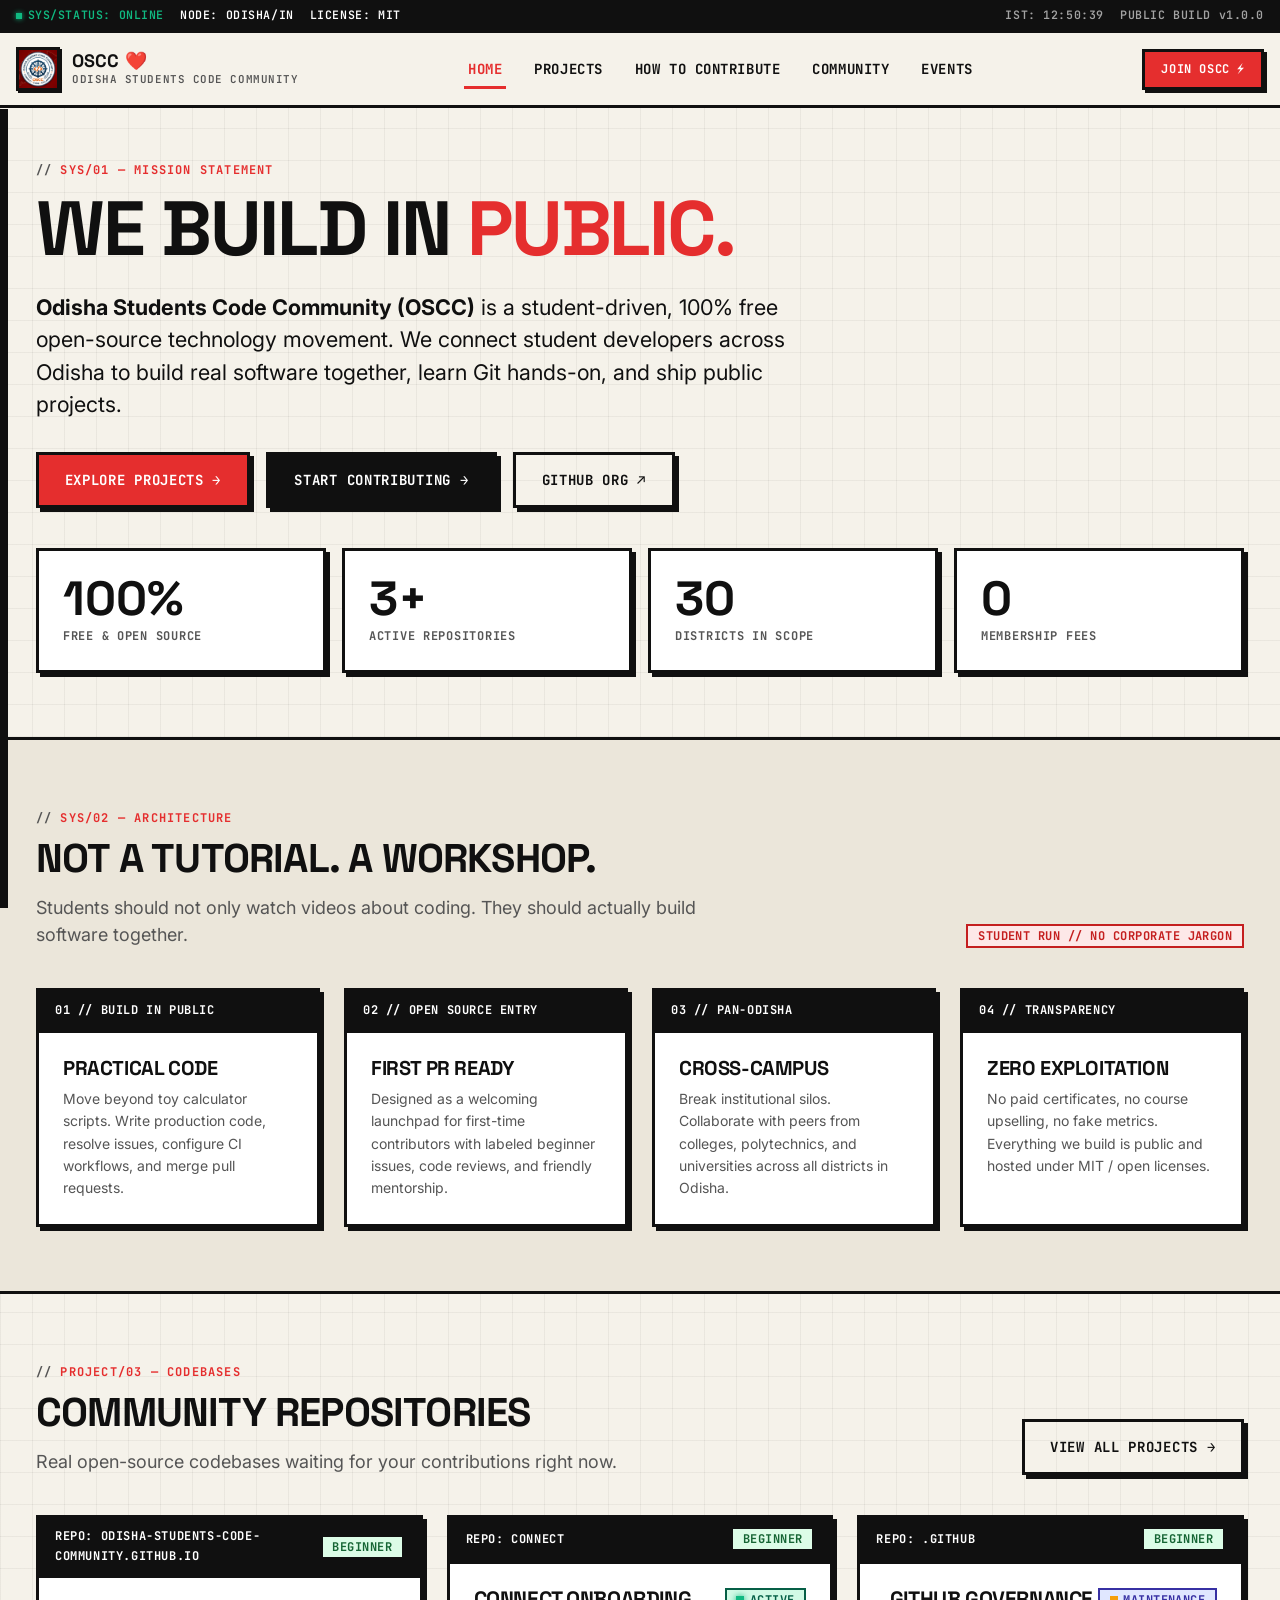
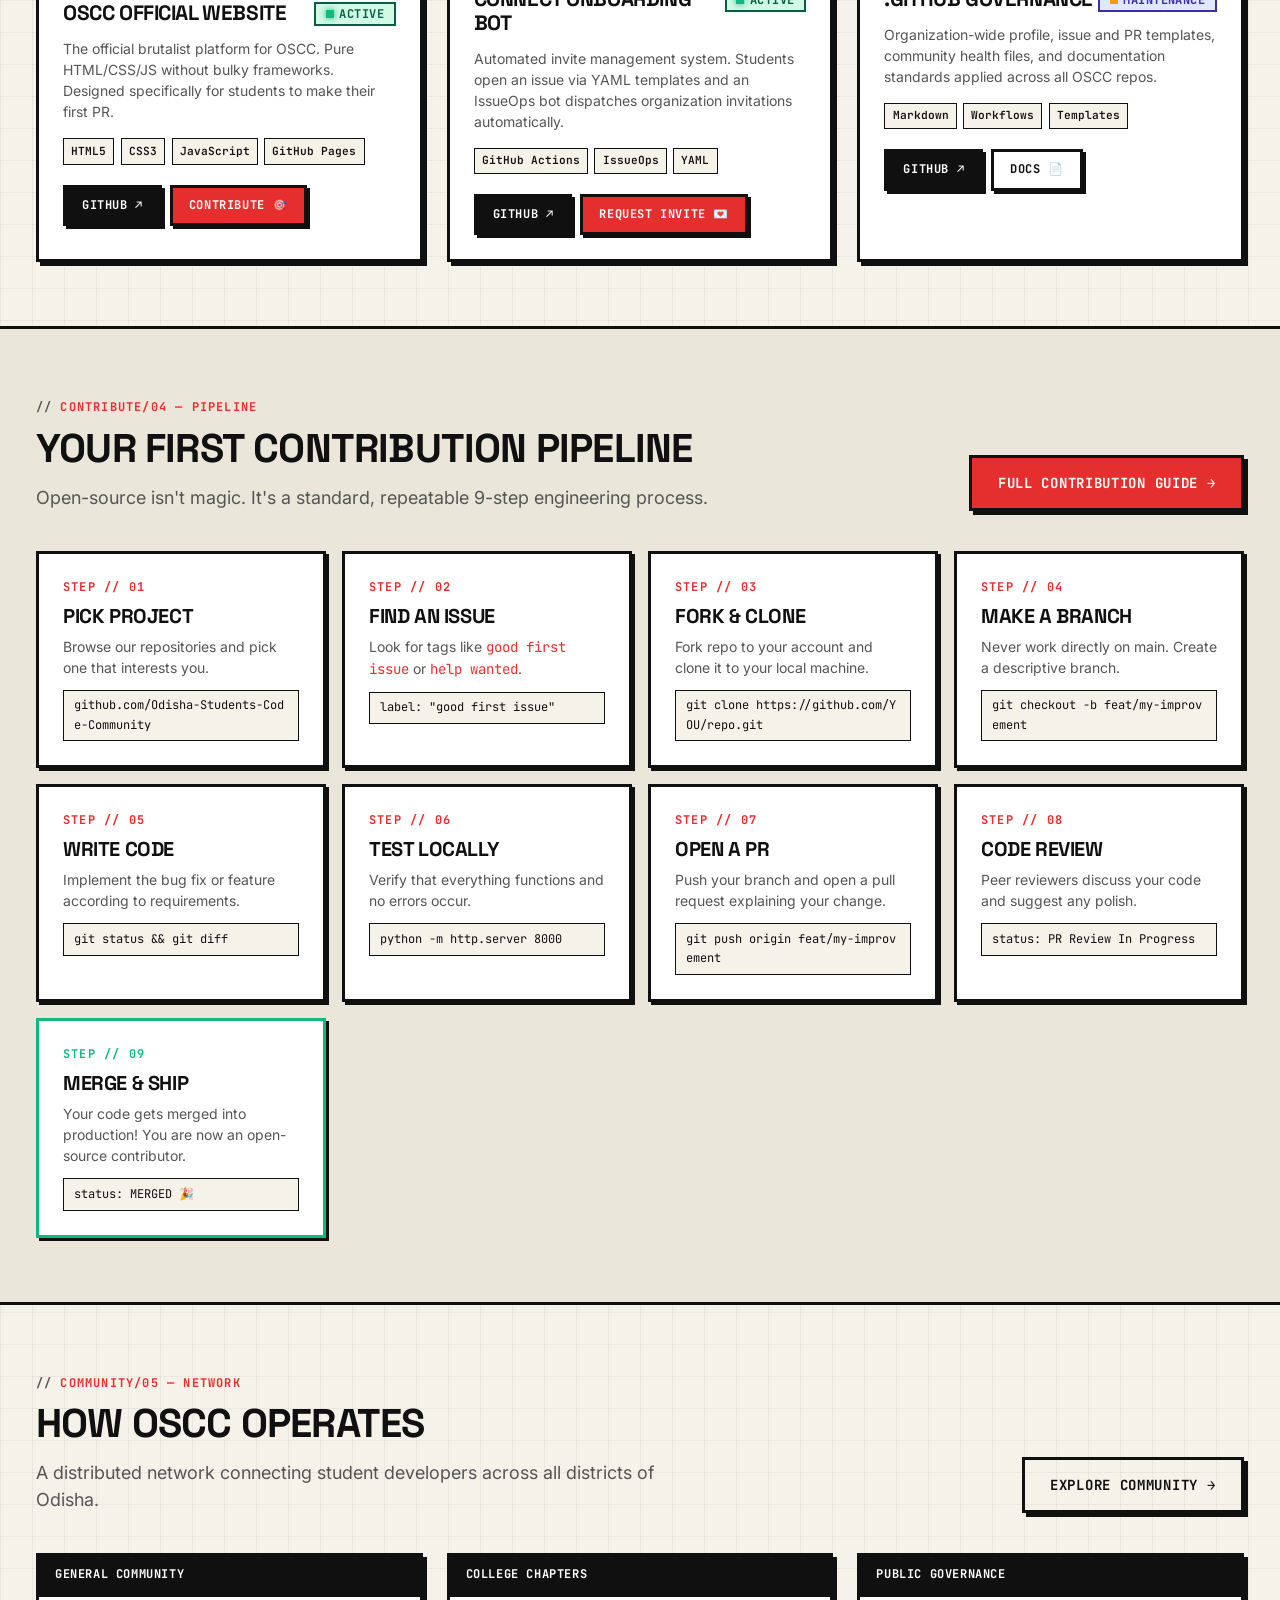
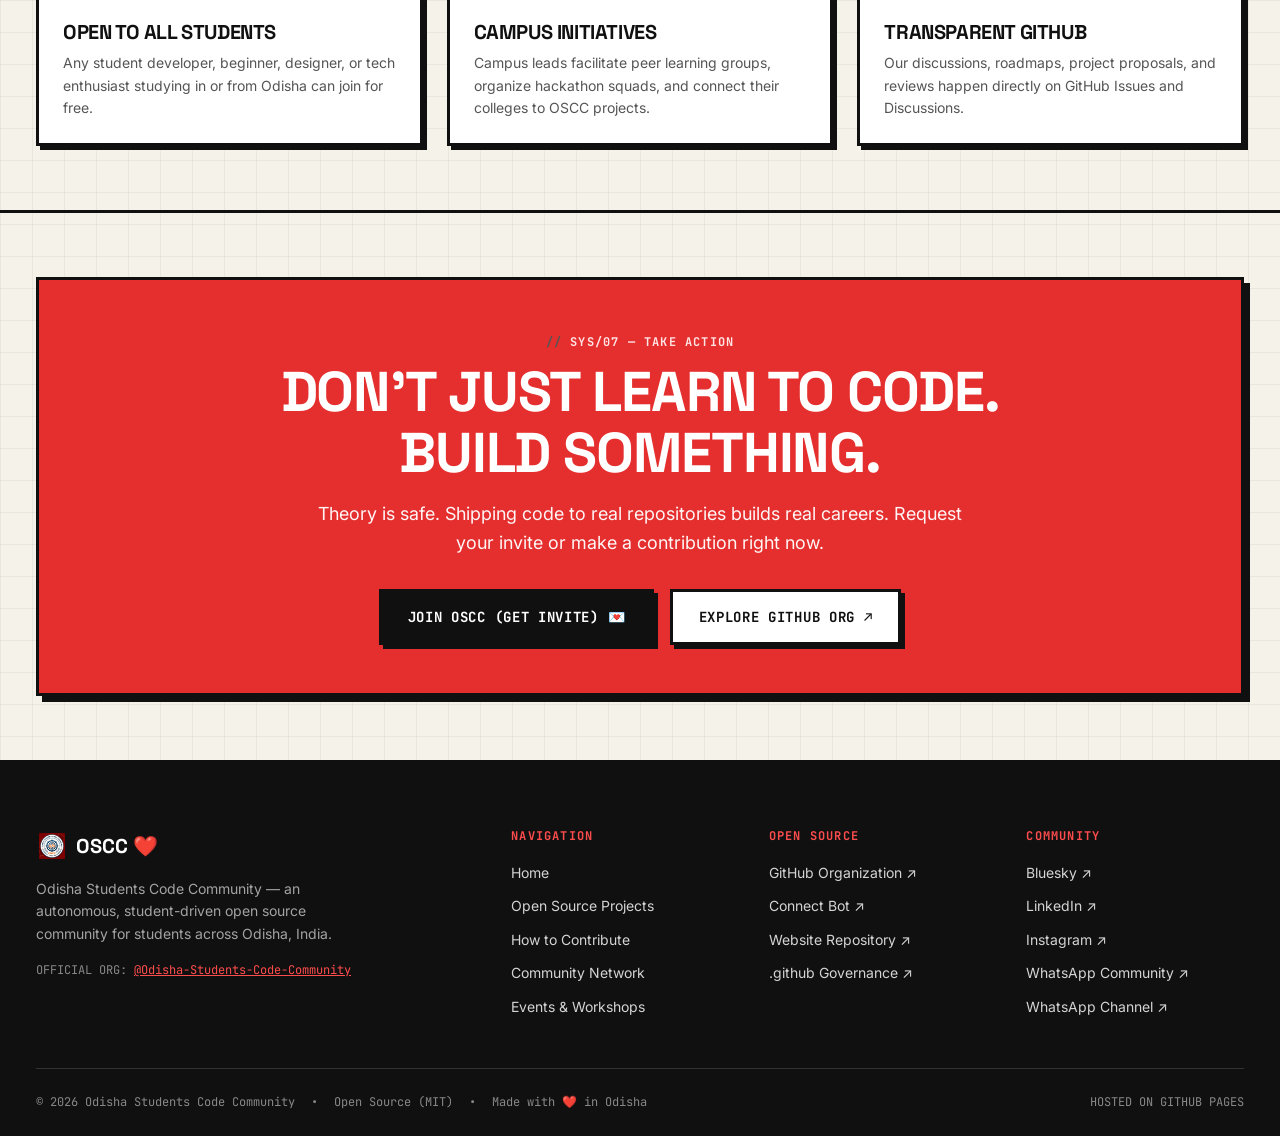
==== index.html @ 3f0a58ca "feat: initial release of official OSCC Industrial Brutalist website" ====
<!DOCTYPE html>
<html lang="en">
<head>
  <meta charset="UTF-8">
  <meta name="viewport" content="width=device-width, initial-scale=1.0">
  <title>Odisha Students Code Community (OSCC) — We Build in Public ❤️</title>
  <meta name="description" content="A student-driven, free technology and open-source community for students across Odisha, India. Learn, build, and contribute software in public.">
  
  <!-- Open Graph / Meta -->
  <meta property="og:type" content="website">
  <meta property="og:url" content="https://odisha-students-code-community.github.io/">
  <meta property="og:title" content="Odisha Students Code Community (OSCC) ❤️">
  <meta property="og:description" content="Students in Odisha building software together — in public. Join our open-source projects, learn Git, and build your portfolio.">
  <meta property="og:image" content="assets/icons/Full-Logo.png">
  <meta name="twitter:card" content="summary_large_image">

  <!-- Favicon -->
  <link rel="icon" type="image/png" href="assets/icons/Logo.png">

  <!-- Fonts: Space Grotesk, JetBrains Mono, Inter -->
  <link rel="preconnect" href="https://fonts.googleapis.com">
  <link rel="preconnect" href="https://fonts.gstatic.com" crossorigin>
  <link href="https://fonts.googleapis.com/css2?family=Inter:wght@400;500;600;700&family=JetBrains+Mono:wght@400;500;700&family=Space+Grotesk:wght@600;700;800&display=swap" rel="stylesheet">

  <!-- Stylesheets -->
  <link rel="stylesheet" href="css/tokens.css">
  <link rel="stylesheet" href="css/base.css">
  <link rel="stylesheet" href="css/components.css">
  <link rel="stylesheet" href="css/layout.css">
  <link rel="stylesheet" href="css/responsive.css">
</head>
<body class="bg-blueprint">

  <!-- Accessibility Skip Link -->
  <a href="#main-content" class="skip-link">Skip to main content</a>

  <!-- Top Industrial Ticker -->
  <aside class="sys-ticker-bar" aria-label="System status">
    <div class="ticker-left">
      <span class="ticker-status">SYS/STATUS: ONLINE</span>
      <span>NODE: ODISHA/IN</span>
      <span>LICENSE: MIT</span>
    </div>
    <div class="ticker-right">
      <span id="ist-clock">IST: --:--:--</span>
      <span>PUBLIC BUILD v1.0.0</span>
    </div>
  </aside>

  <!-- Site Header & Navigation -->
  <header class="site-header">
    <div class="nav-container">
      <a href="index.html" class="brand-link" aria-label="OSCC Home">
        <div class="brand-badge">
          <img src="assets/icons/Logo.png" alt="OSCC Logo">
        </div>
        <div class="brand-info">
          <span class="brand-title">OSCC <span class="brand-heart">❤️</span></span>
          <span class="brand-subtitle">Odisha Students Code Community</span>
        </div>
      </a>

      <!-- Desktop Navigation Links -->
      <nav class="desktop-nav" aria-label="Main Navigation">
        <a href="index.html" class="nav-link active">Home</a>
        <a href="projects.html" class="nav-link">Projects</a>
        <a href="contribute.html" class="nav-link">How to Contribute</a>
        <a href="community.html" class="nav-link">Community</a>
        <a href="events.html" class="nav-link">Events</a>
      </nav>

      <div class="nav-actions">
        <a href="https://github.com/Odisha-Students-Code-Community/Connect/issues/new?template=invitation.yml" target="_blank" rel="noopener noreferrer" class="btn btn-sm btn-red">
          JOIN OSCC ⚡
        </a>
        <button class="mobile-toggle" aria-label="Toggle navigation menu" aria-expanded="false">
          <span></span>
          <span></span>
          <span></span>
        </button>
      </div>
    </div>
  </header>

  <!-- Mobile Drawer Menu -->
  <nav class="mobile-drawer" aria-label="Mobile Navigation">
    <a href="index.html" class="mobile-drawer-link active">01 // HOME ↗</a>
    <a href="projects.html" class="mobile-drawer-link">02 // PROJECTS ↗</a>
    <a href="contribute.html" class="mobile-drawer-link">03 // HOW TO CONTRIBUTE ↗</a>
    <a href="community.html" class="mobile-drawer-link">04 // COMMUNITY ↗</a>
    <a href="events.html" class="mobile-drawer-link">05 // EVENTS & WORKSHOPS ↗</a>
    <div style="margin-top: var(--space-4); display: flex; flex-direction: column; gap: var(--space-3);">
      <a href="https://github.com/Odisha-Students-Code-Community/Connect/issues/new?template=invitation.yml" target="_blank" rel="noopener noreferrer" class="btn btn-red">
        GET COMMUNITY INVITE 💌
      </a>
      <a href="https://github.com/Odisha-Students-Code-Community" target="_blank" rel="noopener noreferrer" class="btn btn-dark">
        VIEW GITHUB ORG ↗
      </a>
    </div>
  </nav>

  <!-- Main Content -->
  <main id="main-content">

    <!-- 01 — HERO SECTION -->
    <section class="hero-section">
      <div class="container">
        <div class="hero-grid">
          <div>
            <div class="sys-label">SYS/01 — MISSION STATEMENT</div>
            <h1 class="hero-statement">
              WE BUILD IN <span class="highlight-red">PUBLIC.</span>
            </h1>
            <p class="hero-description">
              <strong>Odisha Students Code Community (OSCC)</strong> is a student-driven, 100% free open-source technology movement. We connect student developers across Odisha to build real software together, learn Git hands-on, and ship public projects.
            </p>
            <div class="hero-actions">
              <a href="projects.html" class="btn btn-red">
                EXPLORE PROJECTS →
              </a>
              <a href="contribute.html" class="btn btn-dark">
                START CONTRIBUTING →
              </a>
              <a href="https://github.com/Odisha-Students-Code-Community" target="_blank" rel="noopener noreferrer" class="btn btn-outline">
                GITHUB ORG ↗
              </a>
            </div>

            <!-- Stats Strip -->
            <div class="stats-strip">
              <div class="stat-box">
                <div class="stat-value">100%</div>
                <div class="stat-label">FREE & OPEN SOURCE</div>
              </div>
              <div class="stat-box">
                <div class="stat-value">3+</div>
                <div class="stat-label">ACTIVE REPOSITORIES</div>
              </div>
              <div class="stat-box">
                <div class="stat-value">30</div>
                <div class="stat-label">DISTRICTS IN SCOPE</div>
              </div>
              <div class="stat-box">
                <div class="stat-value">0</div>
                <div class="stat-label">MEMBERSHIP FEES</div>
              </div>
            </div>
          </div>
        </div>
      </div>
    </section>

    <!-- 02 — WHAT IS OSCC? -->
    <section class="section-block bg-alt">
      <div class="container">
        <div class="section-header-wrap">
          <div>
            <div class="sys-label">SYS/02 — ARCHITECTURE</div>
            <h2 class="section-headline">NOT A TUTORIAL. A WORKSHOP.</h2>
            <p class="section-lead">Students should not only watch videos about coding. They should actually build software together.</p>
          </div>
          <div>
            <span class="badge badge-red">STUDENT RUN // NO CORPORATE JARGON</span>
          </div>
        </div>

        <div class="grid-4">
          <div class="card-brutal">
            <div class="card-header-bar">01 // BUILD IN PUBLIC</div>
            <div class="card-body">
              <h3 style="font-size: 1.25rem; margin-bottom: 0.5rem;">PRACTICAL CODE</h3>
              <p style="font-size: var(--text-sm); color: var(--text-muted);">
                Move beyond toy calculator scripts. Write production code, resolve issues, configure CI workflows, and merge pull requests.
              </p>
            </div>
          </div>

          <div class="card-brutal">
            <div class="card-header-bar">02 // OPEN SOURCE ENTRY</div>
            <div class="card-body">
              <h3 style="font-size: 1.25rem; margin-bottom: 0.5rem;">FIRST PR READY</h3>
              <p style="font-size: var(--text-sm); color: var(--text-muted);">
                Designed as a welcoming launchpad for first-time contributors with labeled beginner issues, code reviews, and friendly mentorship.
              </p>
            </div>
          </div>

          <div class="card-brutal">
            <div class="card-header-bar">03 // PAN-ODISHA</div>
            <div class="card-body">
              <h3 style="font-size: 1.25rem; margin-bottom: 0.5rem;">CROSS-CAMPUS</h3>
              <p style="font-size: var(--text-sm); color: var(--text-muted);">
                Break institutional silos. Collaborate with peers from colleges, polytechnics, and universities across all districts in Odisha.
              </p>
            </div>
          </div>

          <div class="card-brutal">
            <div class="card-header-bar">04 // TRANSPARENCY</div>
            <div class="card-body">
              <h3 style="font-size: 1.25rem; margin-bottom: 0.5rem;">ZERO EXPLOITATION</h3>
              <p style="font-size: var(--text-sm); color: var(--text-muted);">
                No paid certificates, no course upselling, no fake metrics. Everything we build is public and hosted under MIT / open licenses.
              </p>
            </div>
          </div>
        </div>
      </div>
    </section>

    <!-- 03 — OPEN SOURCE PROJECTS -->
    <section class="section-block">
      <div class="container">
        <div class="section-header-wrap">
          <div>
            <div class="sys-label">PROJECT/03 — CODEBASES</div>
            <h2 class="section-headline">COMMUNITY REPOSITORIES</h2>
            <p class="section-lead">Real open-source codebases waiting for your contributions right now.</p>
          </div>
          <div>
            <a href="projects.html" class="btn btn-outline">
              VIEW ALL PROJECTS →
            </a>
          </div>
        </div>

        <div id="featured-projects-grid" class="grid-3">
          <!-- Populated by script or static fallback -->
          <article class="card-brutal">
            <div class="card-header-bar">
              <span>REPO: Odisha-Students-Code-Community.github.io</span>
              <span class="badge diff-beginner">BEGINNER</span>
            </div>
            <div class="card-body">
              <div style="display: flex; justify-content: space-between; align-items: flex-start; margin-bottom: 0.75rem;">
                <h3 style="font-size: 1.3rem;">OSCC OFFICIAL WEBSITE</h3>
                <span class="badge badge-active"><span class="status-dot active"></span>ACTIVE</span>
              </div>
              <p style="font-size: var(--text-sm); color: var(--text-muted); line-height: 1.5; margin-bottom: 1rem;">
                The official brutalist platform for OSCC. Pure HTML/CSS/JS without bulky frameworks. Designed specifically for students to make their first PR.
              </p>
              <div style="display: flex; flex-wrap: wrap; gap: 0.4rem; margin-bottom: 1.25rem;">
                <span class="tag-stack">HTML5</span>
                <span class="tag-stack">CSS3</span>
                <span class="tag-stack">JavaScript</span>
                <span class="tag-stack">GitHub Pages</span>
              </div>
              <div style="display: flex; gap: 0.5rem;">
                <a href="https://github.com/Odisha-Students-Code-Community/Odisha-Students-Code-Community.github.io" target="_blank" rel="noopener noreferrer" class="btn btn-sm btn-dark">GITHUB ↗</a>
                <a href="contribute.html" class="btn btn-sm btn-red">CONTRIBUTE 🎯</a>
              </div>
            </div>
          </article>

          <article class="card-brutal">
            <div class="card-header-bar">
              <span>REPO: Connect</span>
              <span class="badge diff-beginner">BEGINNER</span>
            </div>
            <div class="card-body">
              <div style="display: flex; justify-content: space-between; align-items: flex-start; margin-bottom: 0.75rem;">
                <h3 style="font-size: 1.3rem;">CONNECT ONBOARDING BOT</h3>
                <span class="badge badge-active"><span class="status-dot active"></span>ACTIVE</span>
              </div>
              <p style="font-size: var(--text-sm); color: var(--text-muted); line-height: 1.5; margin-bottom: 1rem;">
                Automated invite management system. Students open an issue via YAML templates and an IssueOps bot dispatches organization invitations automatically.
              </p>
              <div style="display: flex; flex-wrap: wrap; gap: 0.4rem; margin-bottom: 1.25rem;">
                <span class="tag-stack">GitHub Actions</span>
                <span class="tag-stack">IssueOps</span>
                <span class="tag-stack">YAML</span>
              </div>
              <div style="display: flex; gap: 0.5rem;">
                <a href="https://github.com/Odisha-Students-Code-Community/Connect" target="_blank" rel="noopener noreferrer" class="btn btn-sm btn-dark">GITHUB ↗</a>
                <a href="https://github.com/Odisha-Students-Code-Community/Connect/issues/new?template=invitation.yml" target="_blank" rel="noopener noreferrer" class="btn btn-sm btn-red">REQUEST INVITE 💌</a>
              </div>
            </div>
          </article>

          <article class="card-brutal">
            <div class="card-header-bar">
              <span>REPO: .github</span>
              <span class="badge diff-beginner">BEGINNER</span>
            </div>
            <div class="card-body">
              <div style="display: flex; justify-content: space-between; align-items: flex-start; margin-bottom: 0.75rem;">
                <h3 style="font-size: 1.3rem;">.GITHUB GOVERNANCE</h3>
                <span class="badge badge-maintenance"><span class="status-dot dev"></span>MAINTENANCE</span>
              </div>
              <p style="font-size: var(--text-sm); color: var(--text-muted); line-height: 1.5; margin-bottom: 1rem;">
                Organization-wide profile, issue and PR templates, community health files, and documentation standards applied across all OSCC repos.
              </p>
              <div style="display: flex; flex-wrap: wrap; gap: 0.4rem; margin-bottom: 1.25rem;">
                <span class="tag-stack">Markdown</span>
                <span class="tag-stack">Workflows</span>
                <span class="tag-stack">Templates</span>
              </div>
              <div style="display: flex; gap: 0.5rem;">
                <a href="https://github.com/Odisha-Students-Code-Community/.github" target="_blank" rel="noopener noreferrer" class="btn btn-sm btn-dark">GITHUB ↗</a>
                <a href="contribute.html" class="btn btn-sm btn-outline">DOCS 📄</a>
              </div>
            </div>
          </article>
        </div>
      </div>
    </section>

    <!-- 04 — YOUR FIRST CONTRIBUTION (GIT WORKFLOW) -->
    <section class="section-block bg-alt">
      <div class="container">
        <div class="section-header-wrap">
          <div>
            <div class="sys-label">CONTRIBUTE/04 — PIPELINE</div>
            <h2 class="section-headline">YOUR FIRST CONTRIBUTION PIPELINE</h2>
            <p class="section-lead">Open-source isn't magic. It's a standard, repeatable 9-step engineering process.</p>
          </div>
          <div>
            <a href="contribute.html" class="btn btn-red">
              FULL CONTRIBUTION GUIDE →
            </a>
          </div>
        </div>

        <div class="workflow-track">
          <div class="workflow-step-card">
            <div class="workflow-step-num">STEP // 01</div>
            <h3 class="workflow-step-title">PICK PROJECT</h3>
            <p class="workflow-step-desc">Browse our repositories and pick one that interests you.</p>
            <div class="workflow-step-code">github.com/Odisha-Students-Code-Community</div>
          </div>

          <div class="workflow-step-card">
            <div class="workflow-step-num">STEP // 02</div>
            <h3 class="workflow-step-title">FIND AN ISSUE</h3>
            <p class="workflow-step-desc">Look for tags like <code style="color: var(--oscc-red);">good first issue</code> or <code style="color: var(--oscc-red);">help wanted</code>.</p>
            <div class="workflow-step-code">label: "good first issue"</div>
          </div>

          <div class="workflow-step-card">
            <div class="workflow-step-num">STEP // 03</div>
            <h3 class="workflow-step-title">FORK & CLONE</h3>
            <p class="workflow-step-desc">Fork repo to your account and clone it to your local machine.</p>
            <div class="workflow-step-code">git clone https://github.com/YOU/repo.git</div>
          </div>

          <div class="workflow-step-card">
            <div class="workflow-step-num">STEP // 04</div>
            <h3 class="workflow-step-title">MAKE A BRANCH</h3>
            <p class="workflow-step-desc">Never work directly on main. Create a descriptive branch.</p>
            <div class="workflow-step-code">git checkout -b feat/my-improvement</div>
          </div>

          <div class="workflow-step-card">
            <div class="workflow-step-num">STEP // 05</div>
            <h3 class="workflow-step-title">WRITE CODE</h3>
            <p class="workflow-step-desc">Implement the bug fix or feature according to requirements.</p>
            <div class="workflow-step-code">git status && git diff</div>
          </div>

          <div class="workflow-step-card">
            <div class="workflow-step-num">STEP // 06</div>
            <h3 class="workflow-step-title">TEST LOCALLY</h3>
            <p class="workflow-step-desc">Verify that everything functions and no errors occur.</p>
            <div class="workflow-step-code">python -m http.server 8000</div>
          </div>

          <div class="workflow-step-card">
            <div class="workflow-step-num">STEP // 07</div>
            <h3 class="workflow-step-title">OPEN A PR</h3>
            <p class="workflow-step-desc">Push your branch and open a pull request explaining your change.</p>
            <div class="workflow-step-code">git push origin feat/my-improvement</div>
          </div>

          <div class="workflow-step-card">
            <div class="workflow-step-num">STEP // 08</div>
            <h3 class="workflow-step-title">CODE REVIEW</h3>
            <p class="workflow-step-desc">Peer reviewers discuss your code and suggest any polish.</p>
            <div class="workflow-step-code">status: PR Review In Progress</div>
          </div>

          <div class="workflow-step-card" style="border-color: var(--accent-green);">
            <div class="workflow-step-num" style="color: var(--accent-green);">STEP // 09</div>
            <h3 class="workflow-step-title">MERGE & SHIP</h3>
            <p class="workflow-step-desc">Your code gets merged into production! You are now an open-source contributor.</p>
            <div class="workflow-step-code">status: MERGED 🎉</div>
          </div>
        </div>
      </div>
    </section>

    <!-- 05 — COMMUNITY PILLARS -->
    <section class="section-block">
      <div class="container">
        <div class="section-header-wrap">
          <div>
            <div class="sys-label">COMMUNITY/05 — NETWORK</div>
            <h2 class="section-headline">HOW OSCC OPERATES</h2>
            <p class="section-lead">A distributed network connecting student developers across all districts of Odisha.</p>
          </div>
          <div>
            <a href="community.html" class="btn btn-outline">EXPLORE COMMUNITY →</a>
          </div>
        </div>

        <div class="grid-3">
          <div class="card-brutal">
            <div class="card-header-bar">GENERAL COMMUNITY</div>
            <div class="card-body">
              <h3 style="font-size: 1.25rem; margin-bottom: 0.5rem;">OPEN TO ALL STUDENTS</h3>
              <p style="font-size: var(--text-sm); color: var(--text-muted);">
                Any student developer, beginner, designer, or tech enthusiast studying in or from Odisha can join for free.
              </p>
            </div>
          </div>

          <div class="card-brutal">
            <div class="card-header-bar">COLLEGE CHAPTERS</div>
            <div class="card-body">
              <h3 style="font-size: 1.25rem; margin-bottom: 0.5rem;">CAMPUS INITIATIVES</h3>
              <p style="font-size: var(--text-sm); color: var(--text-muted);">
                Campus leads facilitate peer learning groups, organize hackathon squads, and connect their colleges to OSCC projects.
              </p>
            </div>
          </div>

          <div class="card-brutal">
            <div class="card-header-bar">PUBLIC GOVERNANCE</div>
            <div class="card-body">
              <h3 style="font-size: 1.25rem; margin-bottom: 0.5rem;">TRANSPARENT GITHUB</h3>
              <p style="font-size: var(--text-sm); color: var(--text-muted);">
                Our discussions, roadmaps, project proposals, and reviews happen directly on GitHub Issues and Discussions.
              </p>
            </div>
          </div>
        </div>
      </div>
    </section>

    <!-- 06 — FINAL CTA CALLOUT -->
    <section class="section-block">
      <div class="container">
        <div class="final-cta-box">
          <div class="sys-label" style="color: #FFE4E4; justify-content: center;">SYS/07 — TAKE ACTION</div>
          <h2>DON'T JUST LEARN TO CODE.<br>BUILD SOMETHING.</h2>
          <p>
            Theory is safe. Shipping code to real repositories builds real careers. Request your invite or make a contribution right now.
          </p>
          <div class="final-cta-actions">
            <a href="https://github.com/Odisha-Students-Code-Community/Connect/issues/new?template=invitation.yml" target="_blank" rel="noopener noreferrer" class="btn btn-dark">
              JOIN OSCC (GET INVITE) 💌
            </a>
            <a href="https://github.com/Odisha-Students-Code-Community" target="_blank" rel="noopener noreferrer" class="btn btn-card">
              EXPLORE GITHUB ORG ↗
            </a>
          </div>
        </div>
      </div>
    </section>

  </main>

  <!-- Industrial Footer -->
  <footer class="site-footer">
    <div class="container">
      <div class="footer-grid">
        <div class="footer-brand">
          <div style="display: flex; align-items: center; gap: 0.5rem;">
            <div class="brand-badge" style="width: 32px; height: 32px;">
              <img src="assets/icons/Logo.png" alt="OSCC">
            </div>
            <span style="font-family: var(--font-display); font-size: 1.25rem; font-weight: 700;">OSCC <span class="brand-heart">❤️</span></span>
          </div>
          <p>
            Odisha Students Code Community — an autonomous, student-driven open source community for students across Odisha, India.
          </p>
          <div style="margin-top: 1rem; font-family: var(--font-mono); font-size: 0.75rem; color: #888888;">
            OFFICIAL ORG: <a href="https://github.com/Odisha-Students-Code-Community" style="color: var(--oscc-red-light); text-decoration: underline;">@Odisha-Students-Code-Community</a>
          </div>
        </div>

        <div class="footer-col">
          <h4>NAVIGATION</h4>
          <ul class="footer-nav-list">
            <li><a href="index.html" class="footer-nav-link">Home</a></li>
            <li><a href="projects.html" class="footer-nav-link">Open Source Projects</a></li>
            <li><a href="contribute.html" class="footer-nav-link">How to Contribute</a></li>
            <li><a href="community.html" class="footer-nav-link">Community Network</a></li>
            <li><a href="events.html" class="footer-nav-link">Events & Workshops</a></li>
          </ul>
        </div>

        <div class="footer-col">
          <h4>OPEN SOURCE</h4>
          <ul class="footer-nav-list">
            <li><a href="https://github.com/Odisha-Students-Code-Community" target="_blank" rel="noopener noreferrer" class="footer-nav-link">GitHub Organization ↗</a></li>
            <li><a href="https://github.com/Odisha-Students-Code-Community/Connect" target="_blank" rel="noopener noreferrer" class="footer-nav-link">Connect Bot ↗</a></li>
            <li><a href="https://github.com/Odisha-Students-Code-Community/Odisha-Students-Code-Community.github.io" target="_blank" rel="noopener noreferrer" class="footer-nav-link">Website Repository ↗</a></li>
            <li><a href="https://github.com/Odisha-Students-Code-Community/.github" target="_blank" rel="noopener noreferrer" class="footer-nav-link">.github Governance ↗</a></li>
          </ul>
        </div>

        <div class="footer-col">
          <h4>COMMUNITY</h4>
          <ul class="footer-nav-list">
            <li><a href="https://bsky.app/profile/oscc.bsky.social" target="_blank" rel="noopener noreferrer" class="footer-nav-link">Bluesky ↗</a></li>
            <li><a href="https://www.linkedin.com/company/odisha-students-code-community/" target="_blank" rel="noopener noreferrer" class="footer-nav-link">LinkedIn ↗</a></li>
            <li><a href="https://www.instagram.com/oscc.community/" target="_blank" rel="noopener noreferrer" class="footer-nav-link">Instagram ↗</a></li>
            <li><a href="https://chat.whatsapp.com/invite/OSCC" target="_blank" rel="noopener noreferrer" class="footer-nav-link">WhatsApp Community ↗</a></li>
            <li><a href="https://whatsapp.com/channel/OSCC" target="_blank" rel="noopener noreferrer" class="footer-nav-link">WhatsApp Channel ↗</a></li>
          </ul>
        </div>
      </div>

      <div class="footer-bottom-bar">
        <div class="footer-bottom-left">
          <span>&copy; <span id="current-year">2026</span> Odisha Students Code Community</span>
          <span>•</span>
          <span>Open Source (MIT)</span>
          <span>•</span>
          <span>Made with <span class="brand-heart">❤️</span> in Odisha</span>
        </div>
        <div>
          <span>HOSTED ON GITHUB PAGES</span>
        </div>
      </div>
    </div>
  </footer>

  <!-- Core Scripts -->
  <script type="module" src="js/app.js"></script>
</body>
</html>
---- css/tokens.css ----
/**
 * ====================================================================
 * ODISHA STUDENTS CODE COMMUNITY (OSCC) — DESIGN SYSTEM TOKENS
 * Aesthetic: Industrial Brutalism / Neo-Brutalist
 * ====================================================================
 */

:root {
  /* Brand Palette */
  --oscc-red: #E52E2E;
  --oscc-red-dark: #C41F1F;
  --oscc-red-light: #FF4D4D;
  --oscc-red-subtle: #FDE8E8;

  /* Neutrals & Monochromes */
  --bg-main: #F5F2EA;           /* Industrial off-white paper */
  --bg-card: #FFFFFF;           /* Crisp surface */
  --bg-dark: #101010;           /* Near black */
  --bg-dark-surface: #1A1A1A;   /* Technical dark card */
  --bg-tertiary: #EBE6DA;       /* Secondary neutral */
  --text-main: #101010;         /* Primary high contrast */
  --text-inverse: #FFFFFF;      /* Text on dark/red */
  --text-muted: #555555;        /* Secondary technical details */
  --text-subtle: #777777;       /* Metadata labels */

  /* Technical Industrial Accents */
  --accent-amber: #F59E0B;      /* Warning / in-progress */
  --accent-green: #10B981;      /* System online / active */
  --accent-blue: #2563EB;       /* Info / issues */
  --accent-purple: #8B5CF6;     /* Special / releases */

  /* Structural Brutalist Borders */
  --border-thick: 3px solid #101010;
  --border-medium: 2px solid #101010;
  --border-thin: 1px solid #101010;
  --border-dashed: 2px dashed #101010;
  --border-red: 3px solid #E52E2E;

  /* Hard Offset Shadows (No soft blurs) */
  --shadow-none: 0 0 0 transparent;
  --shadow-xs: 2px 2px 0 #101010;
  --shadow-sm: 3px 3px 0 #101010;
  --shadow-md: 4px 4px 0 #101010;
  --shadow-lg: 6px 6px 0 #101010;
  --shadow-xl: 8px 8px 0 #101010;
  --shadow-red: 4px 4px 0 #E52E2E;
  --shadow-white: 4px 4px 0 #FFFFFF;

  /* Typography Stacks */
  --font-display: 'Space Grotesk', -apple-system, BlinkMacSystemFont, "Segoe UI", Roboto, sans-serif;
  --font-mono: 'JetBrains Mono', 'Fira Code', ui-monospace, SFMono-Regular, Menlo, Monaco, Consolas, monospace;
  --font-body: 'Inter', -apple-system, BlinkMacSystemFont, "Segoe UI", Roboto, sans-serif;

  /* Type Scale */
  --text-xs: 0.75rem;     /* 12px */
  --text-sm: 0.875rem;    /* 14px */
  --text-base: 1rem;      /* 16px */
  --text-lg: 1.125rem;    /* 18px */
  --text-xl: 1.25rem;     /* 20px */
  --text-2xl: 1.5rem;     /* 24px */
  --text-3xl: 2rem;       /* 32px */
  --text-4xl: 2.75rem;    /* 44px */
  --text-5xl: 3.75rem;    /* 60px */
  --text-huge: clamp(2.5rem, 6vw, 5.5rem);

  /* Spacing Scale */
  --space-1: 0.25rem;
  --space-2: 0.5rem;
  --space-3: 0.75rem;
  --space-4: 1rem;
  --space-6: 1.5rem;
  --space-8: 2rem;
  --space-10: 2.5rem;
  --space-12: 3rem;
  --space-16: 4rem;
  --space-20: 5rem;
  --space-24: 6rem;

  /* Layout Containers */
  --container-max: 1240px;
  --container-wide: 1360px;
  --header-height: 72px;

  /* Transitions & Tactile Press */
  --transition-fast: 0.1s ease;
  --transition-normal: 0.2s ease;
}
---- css/base.css ----
/**
 * ====================================================================
 * ODISHA STUDENTS CODE COMMUNITY (OSCC) — BASE STYLES
 * ====================================================================
 */

*, *::before, *::after {
  box-sizing: border-box;
  margin: 0;
  padding: 0;
}

html {
  font-size: 16px;
  scroll-behavior: smooth;
  -webkit-text-size-adjust: 100%;
}

body {
  background-color: var(--bg-main);
  color: var(--text-main);
  font-family: var(--font-body);
  font-size: var(--text-base);
  line-height: 1.6;
  min-height: 100vh;
  display: flex;
  flex-direction: column;
  overflow-x: hidden;
  -webkit-font-smoothing: antialiased;
}

/* Accessibility: High contrast keyboard focus */
:focus-visible {
  outline: 3px solid var(--oscc-red);
  outline-offset: 3px;
}

/* Skip link for screen readers & keyboard navigation */
.skip-link {
  position: absolute;
  top: -100px;
  left: 1rem;
  background: var(--bg-dark);
  color: var(--text-inverse);
  padding: 0.75rem 1.5rem;
  font-family: var(--font-mono);
  font-weight: 700;
  font-size: var(--text-sm);
  border: var(--border-thick);
  border-color: var(--oscc-red);
  z-index: 9999;
  text-decoration: none;
  transition: top 0.15s ease-in-out;
}

.skip-link:focus {
  top: 1rem;
}

/* Selection Color */
::selection {
  background-color: var(--oscc-red);
  color: var(--text-inverse);
}

/* Headings */
h1, h2, h3, h4, h5, h6 {
  font-family: var(--font-display);
  font-weight: 700;
  line-height: 1.15;
  color: var(--text-main);
  letter-spacing: -0.02em;
}

h1 { font-size: clamp(2.2rem, 5vw, 3.8rem); text-transform: uppercase; }
h2 { font-size: clamp(1.8rem, 3.5vw, 2.5rem); text-transform: uppercase; }
h3 { font-size: clamp(1.3rem, 2.5vw, 1.75rem); }
h4 { font-size: var(--text-xl); }
h5 { font-size: var(--text-lg); }
h6 { font-size: var(--text-base); }

p {
  margin-bottom: var(--space-4);
  color: var(--text-main);
}

p:last-child {
  margin-bottom: 0;
}

a {
  color: inherit;
  text-decoration: none;
}

code, kbd, samp, pre {
  font-family: var(--font-mono);
}

img, svg, picture {
  display: block;
  max-width: 100%;
  height: auto;
}

ul, ol {
  list-style: none;
}

button, input, select, textarea {
  font: inherit;
  color: inherit;
  background: none;
  border: none;
}

/* Industrial Grid Container */
.container {
  width: 100%;
  max-width: var(--container-max);
  margin-left: auto;
  margin-right: auto;
  padding-left: var(--space-4);
  padding-right: var(--space-4);
}

.container-wide {
  width: 100%;
  max-width: var(--container-wide);
  margin-left: auto;
  margin-right: auto;
  padding-left: var(--space-4);
  padding-right: var(--space-4);
}

/* Industrial Blueprint Grid Background (Subtle) */
.bg-blueprint {
  background-size: 32px 32px;
  background-image: 
    linear-gradient(to right, rgba(16, 16, 16, 0.05) 1px, transparent 1px),
    linear-gradient(to bottom, rgba(16, 16, 16, 0.05) 1px, transparent 1px);
}

/* Custom Brutalist Scrollbar */
::-webkit-scrollbar {
  width: 12px;
  height: 12px;
}

::-webkit-scrollbar-track {
  background: var(--bg-main);
  border-left: var(--border-medium);
}

::-webkit-scrollbar-thumb {
  background: var(--bg-dark);
  border: 2px solid var(--bg-main);
}

::-webkit-scrollbar-thumb:hover {
  background: var(--oscc-red);
}

/* Reduced Motion Support */
@media (prefers-reduced-motion: reduce) {
  *, *::before, *::after {
    animation-duration: 0.01ms !important;
    animation-iteration-count: 1 !important;
    transition-duration: 0.01ms !important;
    scroll-behavior: auto !important;
  }
}
---- css/components.css ----
/**
 * ====================================================================
 * ODISHA STUDENTS CODE COMMUNITY (OSCC) — COMPONENTS
 * ====================================================================
 */

/* ====================================================================
   1. BUTTONS (Hard offset shadows, tactile depression on click)
   ==================================================================== */
.btn {
  display: inline-flex;
  align-items: center;
  justify-content: center;
  gap: var(--space-2);
  font-family: var(--font-mono);
  font-weight: 700;
  font-size: var(--text-sm);
  text-transform: uppercase;
  letter-spacing: 0.05em;
  padding: 0.85rem 1.6rem;
  border: var(--border-thick);
  background: var(--bg-card);
  color: var(--text-main);
  box-shadow: var(--shadow-md);
  cursor: pointer;
  transition: transform var(--transition-fast), box-shadow var(--transition-fast), background var(--transition-fast);
  text-decoration: none;
  user-select: none;
  white-space: nowrap;
}

.btn:hover {
  transform: translate(-2px, -2px);
  box-shadow: var(--shadow-lg);
}

.btn:active {
  transform: translate(2px, 2px);
  box-shadow: var(--shadow-xs);
}

.btn-primary, .btn-red {
  background: var(--oscc-red);
  color: var(--text-inverse);
  border-color: var(--bg-dark);
  box-shadow: var(--shadow-md);
}

.btn-primary:hover, .btn-red:hover {
  background: var(--oscc-red-dark);
}

.btn-dark {
  background: var(--bg-dark);
  color: var(--text-inverse);
}

.btn-dark:hover {
  background: var(--bg-dark-surface);
  color: var(--oscc-red-light);
}

.btn-outline {
  background: transparent;
  color: var(--text-main);
}

.btn-outline:hover {
  background: var(--bg-dark);
  color: var(--text-inverse);
}

.btn-sm {
  padding: 0.5rem 1rem;
  font-size: var(--text-xs);
  box-shadow: var(--shadow-sm);
}

.btn-sm:hover {
  transform: translate(-1px, -1px);
  box-shadow: var(--shadow-md);
}

.btn-sm:active {
  transform: translate(1px, 1px);
  box-shadow: 1px 1px 0 #101010;
}

.btn-icon {
  padding: 0.6rem;
  display: inline-flex;
  align-items: center;
  justify-content: center;
}

/* ====================================================================
   2. TECHNICAL CARDS & CONTAINERS
   ==================================================================== */
.card-brutal {
  background: var(--bg-card);
  border: var(--border-thick);
  box-shadow: var(--shadow-md);
  position: relative;
  display: flex;
  flex-direction: column;
  transition: transform var(--transition-fast), box-shadow var(--transition-fast);
}

.card-brutal:hover {
  transform: translate(-2px, -2px);
  box-shadow: var(--shadow-lg);
}

.card-header-bar {
  display: flex;
  align-items: center;
  justify-content: space-between;
  padding: 0.6rem 1rem;
  background: var(--bg-dark);
  color: var(--text-inverse);
  font-family: var(--font-mono);
  font-size: var(--text-xs);
  font-weight: 700;
  text-transform: uppercase;
  letter-spacing: 0.05em;
  border-bottom: var(--border-thick);
}

.card-header-bar.header-red {
  background: var(--oscc-red);
}

.card-header-bar.header-light {
  background: var(--bg-tertiary);
  color: var(--text-main);
  border-bottom: var(--border-medium);
}

.card-body {
  padding: var(--space-6);
  flex: 1;
}

.card-footer-bar {
  padding: 0.75rem var(--space-6);
  border-top: var(--border-medium);
  background: var(--bg-main);
  display: flex;
  align-items: center;
  justify-content: space-between;
}

/* ====================================================================
   3. STATUS BADGES & TAGS
   ==================================================================== */
.badge {
  display: inline-flex;
  align-items: center;
  gap: 0.35rem;
  font-family: var(--font-mono);
  font-size: var(--text-xs);
  font-weight: 700;
  text-transform: uppercase;
  letter-spacing: 0.04em;
  padding: 0.25rem 0.6rem;
  border: var(--border-medium);
  background: var(--bg-card);
  line-height: 1;
}

.badge-active {
  background: #D1FAE5;
  color: #065F46;
  border-color: #065F46;
}

.badge-dev {
  background: #FEF3C7;
  color: #92400E;
  border-color: #92400E;
}

.badge-maintenance {
  background: #E0E7FF;
  color: #3730A3;
  border-color: #3730A3;
}

.badge-archived {
  background: #F3F4F6;
  color: #4B5563;
  border-color: #4B5563;
}

.badge-red {
  background: var(--oscc-red-subtle);
  color: var(--oscc-red-dark);
  border-color: var(--oscc-red-dark);
}

/* Status Indicator Dot */
.status-dot {
  width: 8px;
  height: 8px;
  display: inline-block;
}

.status-dot.active {
  background: var(--accent-green);
  box-shadow: 0 0 6px var(--accent-green);
}

.status-dot.dev {
  background: var(--accent-amber);
}

.status-dot.red {
  background: var(--oscc-red);
}

/* Difficulty Badges */
.diff-beginner {
  background: #DCFCE7;
  color: #166534;
  border: var(--border-medium);
}

.diff-intermediate {
  background: #FEF9C3;
  color: #854D0E;
  border: var(--border-medium);
}

.diff-advanced {
  background: #FEE2E2;
  color: #991B1B;
  border: var(--border-medium);
}

/* Technology Tags */
.tag-stack {
  display: inline-block;
  font-family: var(--font-mono);
  font-size: 0.7rem;
  font-weight: 600;
  padding: 0.2rem 0.45rem;
  background: var(--bg-main);
  border: 1px solid var(--bg-dark);
  color: var(--text-main);
}

/* ====================================================================
   4. SECTION NUMBERING & TECHNICAL LABELS
   ==================================================================== */
.sys-label {
  display: inline-flex;
  align-items: center;
  gap: var(--space-2);
  font-family: var(--font-mono);
  font-size: var(--text-xs);
  font-weight: 700;
  text-transform: uppercase;
  letter-spacing: 0.1em;
  color: var(--oscc-red);
  margin-bottom: var(--space-2);
}

.sys-label::before {
  content: "//";
  color: var(--text-muted);
}

.section-headline {
  margin-bottom: var(--space-3);
  position: relative;
}

.section-lead {
  font-size: var(--text-lg);
  color: var(--text-muted);
  max-width: 680px;
  line-height: 1.5;
}

/* ====================================================================
   5. CODE BLOCKS & GIT COMMAND SNIPPETS
   ==================================================================== */
.code-terminal {
  background: var(--bg-dark);
  color: #E2E8F0;
  border: var(--border-thick);
  box-shadow: var(--shadow-md);
  margin: var(--space-4) 0;
  overflow: hidden;
}

.terminal-header {
  background: #1E1E1E;
  padding: 0.5rem 1rem;
  display: flex;
  align-items: center;
  justify-content: space-between;
  border-bottom: 2px solid #333333;
  font-family: var(--font-mono);
  font-size: var(--text-xs);
  color: #A0AEC0;
}

.terminal-dots {
  display: flex;
  gap: 6px;
}

.terminal-dot {
  width: 10px;
  height: 10px;
  border: 1px solid #101010;
}

.terminal-dot.dot-red { background: #EF4444; }
.terminal-dot.dot-yellow { background: #F59E0B; }
.terminal-dot.dot-green { background: #10B981; }

.terminal-body {
  padding: var(--space-4);
  font-family: var(--font-mono);
  font-size: var(--text-sm);
  overflow-x: auto;
  line-height: 1.7;
}

.terminal-line {
  display: flex;
  align-items: flex-start;
  gap: 0.5rem;
}

.terminal-prompt {
  color: var(--oscc-red-light);
  user-select: none;
}

.terminal-cmd {
  color: #FFFFFF;
  flex: 1;
}

.copy-btn {
  background: #2D3748;
  color: #FFFFFF;
  border: 1px solid #4A5568;
  font-family: var(--font-mono);
  font-size: 0.7rem;
  padding: 0.2rem 0.5rem;
  cursor: pointer;
  transition: background 0.15s ease;
}

.copy-btn:hover {
  background: var(--oscc-red);
}

/* ====================================================================
   6. FILTER TABS & CHIPS
   ==================================================================== */
.filter-bar {
  display: flex;
  flex-wrap: wrap;
  gap: var(--space-2);
  margin-bottom: var(--space-8);
  align-items: center;
}

.filter-btn {
  font-family: var(--font-mono);
  font-size: var(--text-xs);
  font-weight: 700;
  text-transform: uppercase;
  padding: 0.5rem 1rem;
  background: var(--bg-card);
  border: var(--border-medium);
  box-shadow: var(--shadow-xs);
  cursor: pointer;
  transition: all var(--transition-fast);
}

.filter-btn:hover {
  transform: translate(-1px, -1px);
  box-shadow: var(--shadow-sm);
}

.filter-btn.active {
  background: var(--bg-dark);
  color: var(--text-inverse);
  box-shadow: var(--shadow-sm);
}

/* ====================================================================
   7. STATS BLOCKS (Industrial Brutalism Counters)
   ==================================================================== */
.stat-box {
  background: var(--bg-card);
  border: var(--border-thick);
  padding: var(--space-6);
  box-shadow: var(--shadow-md);
  text-align: left;
}

.stat-value {
  font-family: var(--font-display);
  font-size: clamp(2rem, 4vw, 3rem);
  font-weight: 700;
  line-height: 1;
  color: var(--text-main);
  margin-bottom: var(--space-1);
}

.stat-label {
  font-family: var(--font-mono);
  font-size: var(--text-xs);
  font-weight: 700;
  text-transform: uppercase;
  letter-spacing: 0.06em;
  color: var(--text-muted);
}

/* ====================================================================
   8. EMPTY STATES & LOADING SKELETONS
   ==================================================================== */
.empty-state {
  background: var(--bg-card);
  border: var(--border-dashed);
  padding: var(--space-12) var(--space-6);
  text-align: center;
  max-width: 650px;
  margin: 0 auto;
}

.empty-icon {
  font-size: 2.5rem;
  margin-bottom: var(--space-4);
  color: var(--oscc-red);
}

.empty-title {
  font-family: var(--font-display);
  font-size: var(--text-2xl);
  margin-bottom: var(--space-2);
}

.empty-desc {
  color: var(--text-muted);
  font-size: var(--text-sm);
  margin-bottom: var(--space-6);
  line-height: 1.6;
}

/* Skeleton Loading Placeholder */
.skeleton-card {
  background: var(--bg-card);
  border: var(--border-thick);
  padding: var(--space-6);
  min-height: 220px;
  display: flex;
  flex-direction: column;
  gap: var(--space-3);
  position: relative;
  overflow: hidden;
}

.skeleton-line {
  height: 18px;
  background: var(--bg-tertiary);
  border: 1px solid rgba(0, 0, 0, 0.1);
}

.skeleton-line.short { width: 40%; }
.skeleton-line.medium { width: 70%; }
.skeleton-line.full { width: 100%; }

/* Red Heart Brand Element */
.brand-heart {
  color: var(--oscc-red);
  display: inline-block;
  font-style: normal;
}
---- css/layout.css ----
/**
 * ====================================================================
 * ODISHA STUDENTS CODE COMMUNITY (OSCC) — LAYOUT STYLES
 * ====================================================================
 */

/* ====================================================================
   1. SYSTEM TICKER BAR (Top Technical Header)
   ==================================================================== */
.sys-ticker-bar {
  background: var(--bg-dark);
  color: var(--text-inverse);
  font-family: var(--font-mono);
  font-size: 0.725rem;
  font-weight: 600;
  letter-spacing: 0.05em;
  padding: 0.4rem 1rem;
  border-bottom: var(--border-medium);
  display: flex;
  justify-content: space-between;
  align-items: center;
  z-index: 1000;
}

.ticker-left {
  display: flex;
  align-items: center;
  gap: var(--space-4);
}

.ticker-status {
  display: inline-flex;
  align-items: center;
  gap: 0.35rem;
  color: var(--accent-green);
}

.ticker-status::before {
  content: "";
  display: inline-block;
  width: 6px;
  height: 6px;
  background: var(--accent-green);
  box-shadow: 0 0 5px var(--accent-green);
}

.ticker-right {
  display: flex;
  align-items: center;
  gap: var(--space-4);
  color: #A3A3A3;
}

/* ====================================================================
   2. MAIN NAVBAR
   ==================================================================== */
.site-header {
  background: var(--bg-main);
  border-bottom: var(--border-thick);
  position: sticky;
  top: 0;
  z-index: 900;
  transition: background 0.2s ease;
}

.nav-container {
  display: flex;
  align-items: center;
  justify-content: space-between;
  height: var(--header-height);
  padding: 0 var(--space-4);
  max-width: var(--container-wide);
  margin: 0 auto;
}

/* Brand Identity */
.brand-link {
  display: flex;
  align-items: center;
  gap: var(--space-3);
  text-decoration: none;
}

.brand-badge {
  width: 44px;
  height: 44px;
  border: var(--border-thick);
  box-shadow: var(--shadow-xs);
  background: var(--bg-card);
  display: flex;
  align-items: center;
  justify-content: center;
  overflow: hidden;
  flex-shrink: 0;
}

.brand-badge img {
  width: 100%;
  height: 100%;
  object-fit: contain;
}

.brand-info {
  display: flex;
  flex-direction: column;
}

.brand-title {
  font-family: var(--font-display);
  font-size: var(--text-lg);
  font-weight: 700;
  line-height: 1.1;
  color: var(--text-main);
  display: flex;
  align-items: center;
  gap: 0.35rem;
}

.brand-subtitle {
  font-family: var(--font-mono);
  font-size: 0.68rem;
  font-weight: 600;
  color: var(--text-muted);
  text-transform: uppercase;
  letter-spacing: 0.05em;
}

/* Desktop Nav Links */
.desktop-nav {
  display: flex;
  align-items: center;
  gap: var(--space-6);
}

.nav-link {
  font-family: var(--font-mono);
  font-size: var(--text-sm);
  font-weight: 700;
  text-transform: uppercase;
  letter-spacing: 0.04em;
  padding: 0.5rem 0.25rem;
  color: var(--text-main);
  position: relative;
  transition: color var(--transition-fast);
}

.nav-link:hover {
  color: var(--oscc-red);
}

.nav-link.active {
  color: var(--oscc-red);
}

.nav-link.active::after {
  content: "";
  position: absolute;
  bottom: 0;
  left: 0;
  right: 0;
  height: 3px;
  background: var(--oscc-red);
}

.nav-actions {
  display: flex;
  align-items: center;
  gap: var(--space-3);
}

/* Mobile Toggle Hamburger */
.mobile-toggle {
  display: none;
  background: var(--bg-card);
  border: var(--border-thick);
  box-shadow: var(--shadow-xs);
  padding: 0.55rem;
  cursor: pointer;
  flex-direction: column;
  gap: 5px;
  width: 44px;
  height: 44px;
  justify-content: center;
  align-items: center;
}

.mobile-toggle span {
  display: block;
  width: 24px;
  height: 3px;
  background: var(--bg-dark);
  transition: transform 0.2s ease, opacity 0.2s ease;
}

.mobile-toggle[aria-expanded="true"] span:nth-child(1) {
  transform: translateY(8px) rotate(45deg);
}

.mobile-toggle[aria-expanded="true"] span:nth-child(2) {
  opacity: 0;
}

.mobile-toggle[aria-expanded="true"] span:nth-child(3) {
  transform: translateY(-8px) rotate(-45deg);
}

/* ====================================================================
   3. MOBILE NAVIGATION DRAWER
   ==================================================================== */
.mobile-drawer {
  position: fixed;
  top: calc(var(--header-height) + 29px);
  left: 0;
  right: 0;
  bottom: 0;
  background: var(--bg-main);
  border-top: var(--border-thick);
  z-index: 850;
  padding: var(--space-6) var(--space-4);
  display: flex;
  flex-direction: column;
  gap: var(--space-4);
  overflow-y: auto;
  transform: translateX(-100%);
  transition: transform 0.25s cubic-bezier(0.16, 1, 0.3, 1);
  box-shadow: var(--shadow-xl);
}

.mobile-drawer.open {
  transform: translateX(0);
}

.mobile-drawer-link {
  font-family: var(--font-display);
  font-size: var(--text-2xl);
  font-weight: 700;
  text-transform: uppercase;
  padding: var(--space-3) var(--space-4);
  background: var(--bg-card);
  border: var(--border-thick);
  box-shadow: var(--shadow-sm);
  display: flex;
  align-items: center;
  justify-content: space-between;
}

.mobile-drawer-link.active {
  background: var(--oscc-red);
  color: var(--text-inverse);
}

/* ====================================================================
   4. HERO SECTION (INDUSTRIAL BRUTALISM)
   ==================================================================== */
.hero-section {
  padding: var(--space-12) 0 var(--space-16);
  border-bottom: var(--border-thick);
  position: relative;
}

.hero-grid {
  display: grid;
  grid-template-columns: 1fr;
  gap: var(--space-8);
  align-items: center;
}

.hero-statement {
  font-family: var(--font-display);
  font-size: var(--text-huge);
  font-weight: 800;
  line-height: 1.02;
  text-transform: uppercase;
  letter-spacing: -0.03em;
  margin-bottom: var(--space-6);
}

.hero-statement .highlight-red {
  color: var(--oscc-red);
}

.hero-description {
  font-size: clamp(1.1rem, 2vw, 1.35rem);
  line-height: 1.5;
  color: var(--text-main);
  margin-bottom: var(--space-8);
  max-width: 780px;
}

.hero-actions {
  display: flex;
  flex-wrap: wrap;
  gap: var(--space-4);
  margin-bottom: var(--space-10);
}

/* Hero Stats Strip */
.stats-strip {
  display: grid;
  grid-template-columns: repeat(auto-fit, minmax(200px, 1fr));
  gap: var(--space-4);
  margin-top: var(--space-4);
}

/* ====================================================================
   5. SECTION BLOCKS
   ==================================================================== */
.section-block {
  padding: var(--space-16) 0;
  border-bottom: var(--border-thick);
}

.section-block.bg-alt {
  background: var(--bg-tertiary);
}

.section-block.bg-dark {
  background: var(--bg-dark);
  color: var(--text-inverse);
}

.section-block.bg-dark h2,
.section-block.bg-dark h3,
.section-block.bg-dark p {
  color: var(--text-inverse);
}

.section-header-wrap {
  margin-bottom: var(--space-10);
  display: flex;
  justify-content: space-between;
  align-items: flex-end;
  flex-wrap: wrap;
  gap: var(--space-4);
}

/* Grid Layouts */
.grid-2 {
  display: grid;
  grid-template-columns: repeat(2, 1fr);
  gap: var(--space-6);
}

.grid-3 {
  display: grid;
  grid-template-columns: repeat(3, 1fr);
  gap: var(--space-6);
}

.grid-4 {
  display: grid;
  grid-template-columns: repeat(4, 1fr);
  gap: var(--space-6);
}

/* ====================================================================
   6. 9-STEP GIT CONTRIBUTION WORKFLOW
   ==================================================================== */
.workflow-track {
  display: grid;
  grid-template-columns: repeat(auto-fit, minmax(280px, 1fr));
  gap: var(--space-4);
  counter-reset: workflow-counter;
}

.workflow-step-card {
  background: var(--bg-card);
  border: var(--border-thick);
  padding: var(--space-6);
  box-shadow: var(--shadow-sm);
  position: relative;
  transition: transform var(--transition-fast), box-shadow var(--transition-fast);
}

.workflow-step-card:hover {
  transform: translate(-2px, -2px);
  box-shadow: var(--shadow-md);
  border-color: var(--oscc-red);
}

.workflow-step-num {
  font-family: var(--font-mono);
  font-size: var(--text-xs);
  font-weight: 700;
  color: var(--oscc-red);
  letter-spacing: 0.1em;
  margin-bottom: var(--space-2);
}

.workflow-step-title {
  font-family: var(--font-display);
  font-size: var(--text-xl);
  font-weight: 700;
  text-transform: uppercase;
  margin-bottom: var(--space-2);
}

.workflow-step-desc {
  font-size: var(--text-sm);
  color: var(--text-muted);
  line-height: 1.5;
  margin-bottom: var(--space-3);
}

.workflow-step-code {
  background: var(--bg-main);
  border: 1px solid var(--bg-dark);
  padding: 0.35rem 0.6rem;
  font-family: var(--font-mono);
  font-size: 0.75rem;
  color: var(--text-main);
  word-break: break-all;
}

/* ====================================================================
   7. FINAL CTA CALLOUT
   ==================================================================== */
.final-cta-box {
  background: var(--oscc-red);
  color: var(--text-inverse);
  border: var(--border-thick);
  border-color: var(--bg-dark);
  box-shadow: var(--shadow-lg);
  padding: var(--space-12) var(--space-8);
  text-align: center;
}

.final-cta-box h2 {
  color: var(--text-inverse);
  font-size: clamp(2rem, 4.5vw, 3.5rem);
  margin-bottom: var(--space-4);
  line-height: 1.1;
}

.final-cta-box p {
  color: #FFF5F5;
  font-size: var(--text-lg);
  max-width: 650px;
  margin: 0 auto var(--space-8);
}

.final-cta-actions {
  display: flex;
  justify-content: center;
  flex-wrap: wrap;
  gap: var(--space-4);
}

/* ====================================================================
   8. INDUSTRIAL FOOTER
   ==================================================================== */
.site-footer {
  background: var(--bg-dark);
  color: var(--text-inverse);
  border-top: var(--border-thick);
  padding-top: var(--space-16);
  margin-top: auto;
}

.footer-grid {
  display: grid;
  grid-template-columns: 2fr repeat(3, 1fr);
  gap: var(--space-10);
  margin-bottom: var(--space-12);
}

.footer-brand p {
  color: #A3A3A3;
  font-size: var(--text-sm);
  max-width: 340px;
  margin-top: var(--space-4);
}

.footer-col h4 {
  font-family: var(--font-mono);
  font-size: var(--text-xs);
  font-weight: 700;
  text-transform: uppercase;
  letter-spacing: 0.1em;
  color: var(--oscc-red-light);
  margin-bottom: var(--space-4);
}

.footer-nav-list {
  display: flex;
  flex-direction: column;
  gap: var(--space-2);
}

.footer-nav-link {
  font-size: var(--text-sm);
  color: #D4D4D4;
  transition: color var(--transition-fast);
}

.footer-nav-link:hover {
  color: var(--oscc-red-light);
  text-decoration: underline;
}

.footer-bottom-bar {
  border-top: 1px solid #333333;
  padding: var(--space-6) 0;
  font-family: var(--font-mono);
  font-size: var(--text-xs);
  color: #888888;
  display: flex;
  justify-content: space-between;
  align-items: center;
  flex-wrap: wrap;
  gap: var(--space-4);
}

.footer-bottom-left {
  display: flex;
  align-items: center;
  gap: var(--space-4);
}
---- css/responsive.css ----
/**
 * ====================================================================
 * ODISHA STUDENTS CODE COMMUNITY (OSCC) — RESPONSIVE STYLES
 * Mobile First & Breakpoint Adaptations
 * ====================================================================
 */

/* ====================================================================
   TABLET BREAKPOINT (<= 992px)
   ==================================================================== */
@media (max-width: 992px) {
  .desktop-nav {
    display: none;
  }

  .mobile-toggle {
    display: flex;
  }

  .grid-4 {
    grid-template-columns: repeat(2, 1fr);
  }

  .grid-3 {
    grid-template-columns: repeat(2, 1fr);
  }

  .footer-grid {
    grid-template-columns: repeat(2, 1fr);
    gap: var(--space-8);
  }
}

/* ====================================================================
   MOBILE BREAKPOINT (<= 768px)
   ==================================================================== */
@media (max-width: 768px) {
  :root {
    --header-height: 64px;
  }

  .sys-ticker-bar {
    font-size: 0.65rem;
    padding: 0.35rem 0.75rem;
  }

  .ticker-right {
    display: none; /* Keep ticker concise on small screens */
  }

  .hero-section {
    padding: var(--space-8) 0 var(--space-10);
  }

  .hero-actions {
    flex-direction: column;
    width: 100%;
  }

  .hero-actions .btn {
    width: 100%;
  }

  .grid-4, .grid-3, .grid-2 {
    grid-template-columns: 1fr;
    gap: var(--space-4);
  }

  .section-block {
    padding: var(--space-10) 0;
  }

  .section-header-wrap {
    flex-direction: column;
    align-items: flex-start;
    gap: var(--space-2);
    margin-bottom: var(--space-6);
  }

  .footer-grid {
    grid-template-columns: 1fr;
    gap: var(--space-8);
  }

  .footer-bottom-bar {
    flex-direction: column;
    align-items: flex-start;
    gap: var(--space-2);
  }

  .final-cta-box {
    padding: var(--space-8) var(--space-4);
  }

  .final-cta-actions {
    flex-direction: column;
    width: 100%;
  }

  .final-cta-actions .btn {
    width: 100%;
  }

  /* Workflow mobile adaptation */
  .workflow-track {
    grid-template-columns: 1fr;
  }

  .filter-bar {
    overflow-x: auto;
    padding-bottom: var(--space-2);
    flex-wrap: nowrap;
    -webkit-overflow-scrolling: touch;
  }

  .filter-btn {
    white-space: nowrap;
  }
}

/* ====================================================================
   SMALL MOBILE BREAKPOINT (<= 480px)
   ==================================================================== */
@media (max-width: 480px) {
  .brand-subtitle {
    display: none; /* Save navbar space on tiny screens */
  }

  .brand-badge {
    width: 36px;
    height: 36px;
  }

  .btn {
    padding: 0.75rem 1.25rem;
    font-size: var(--text-xs);
  }

  .stat-value {
    font-size: 1.85rem;
  }
}
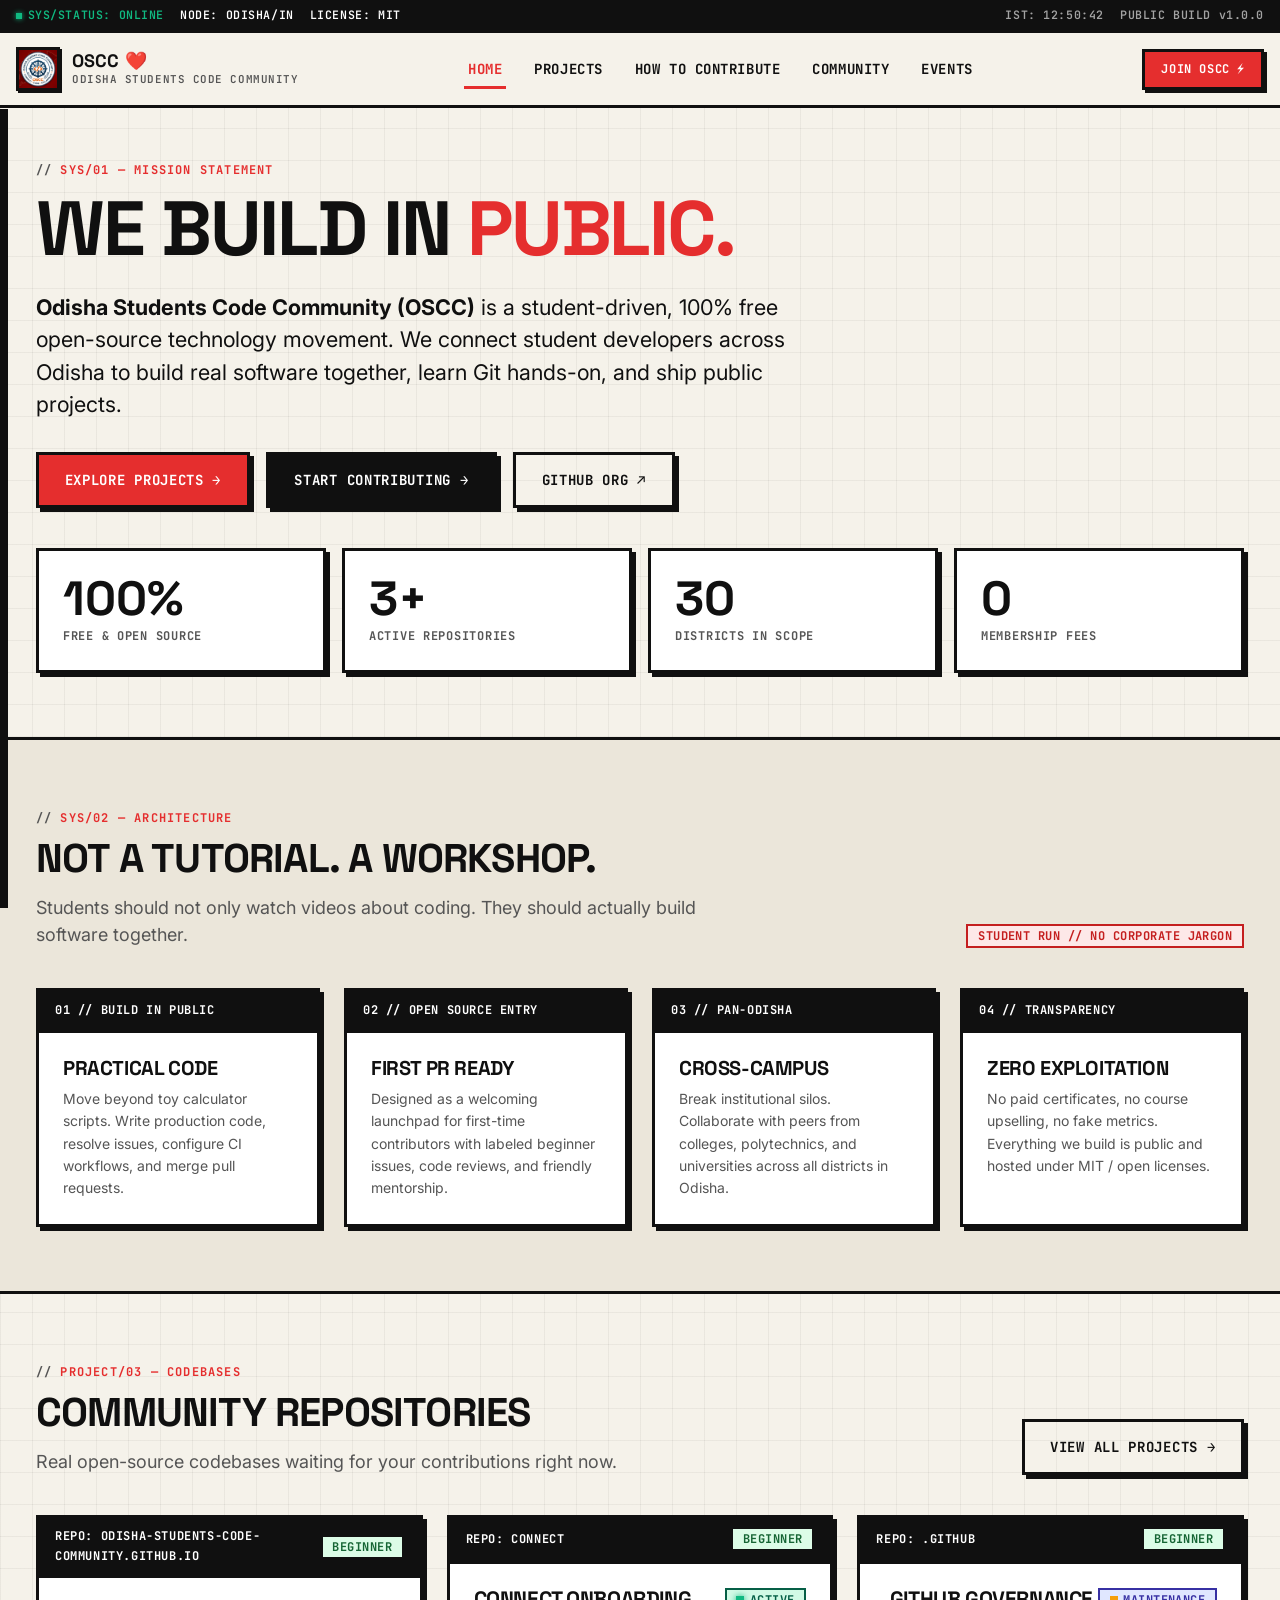
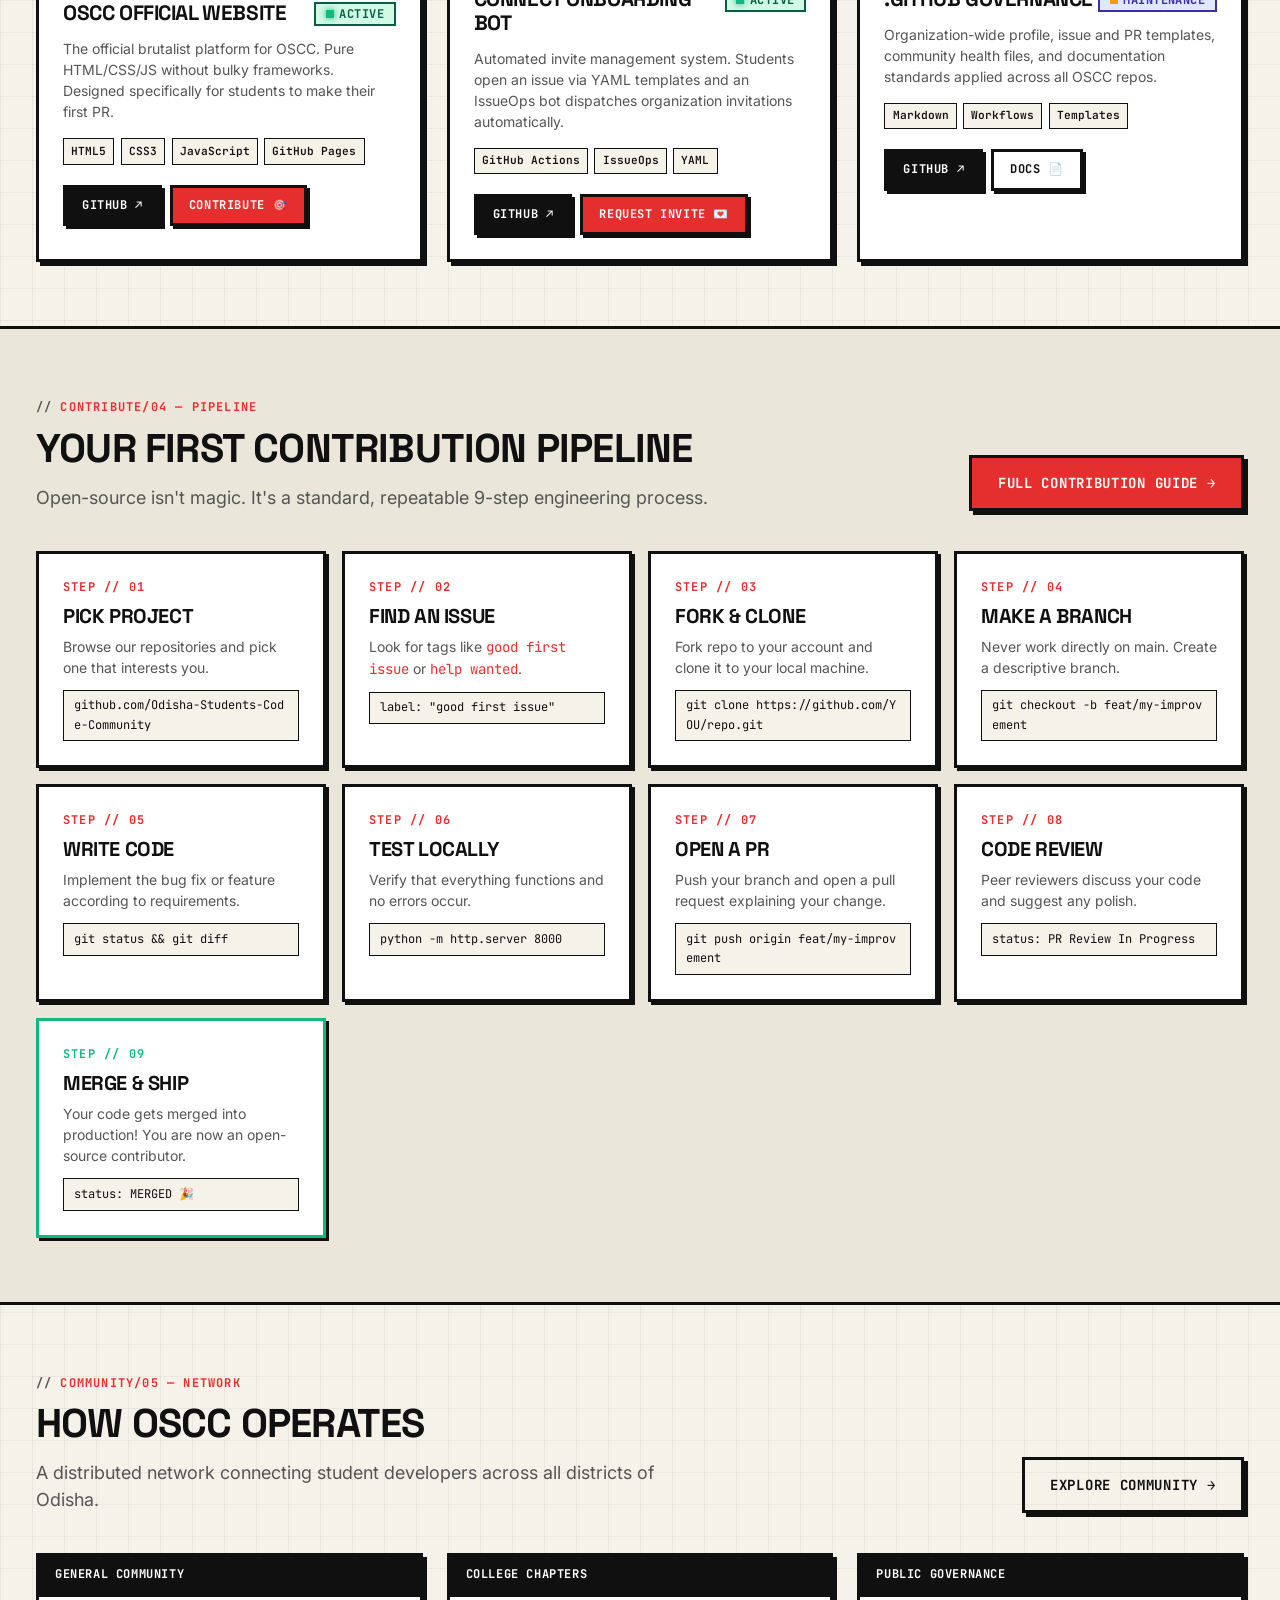
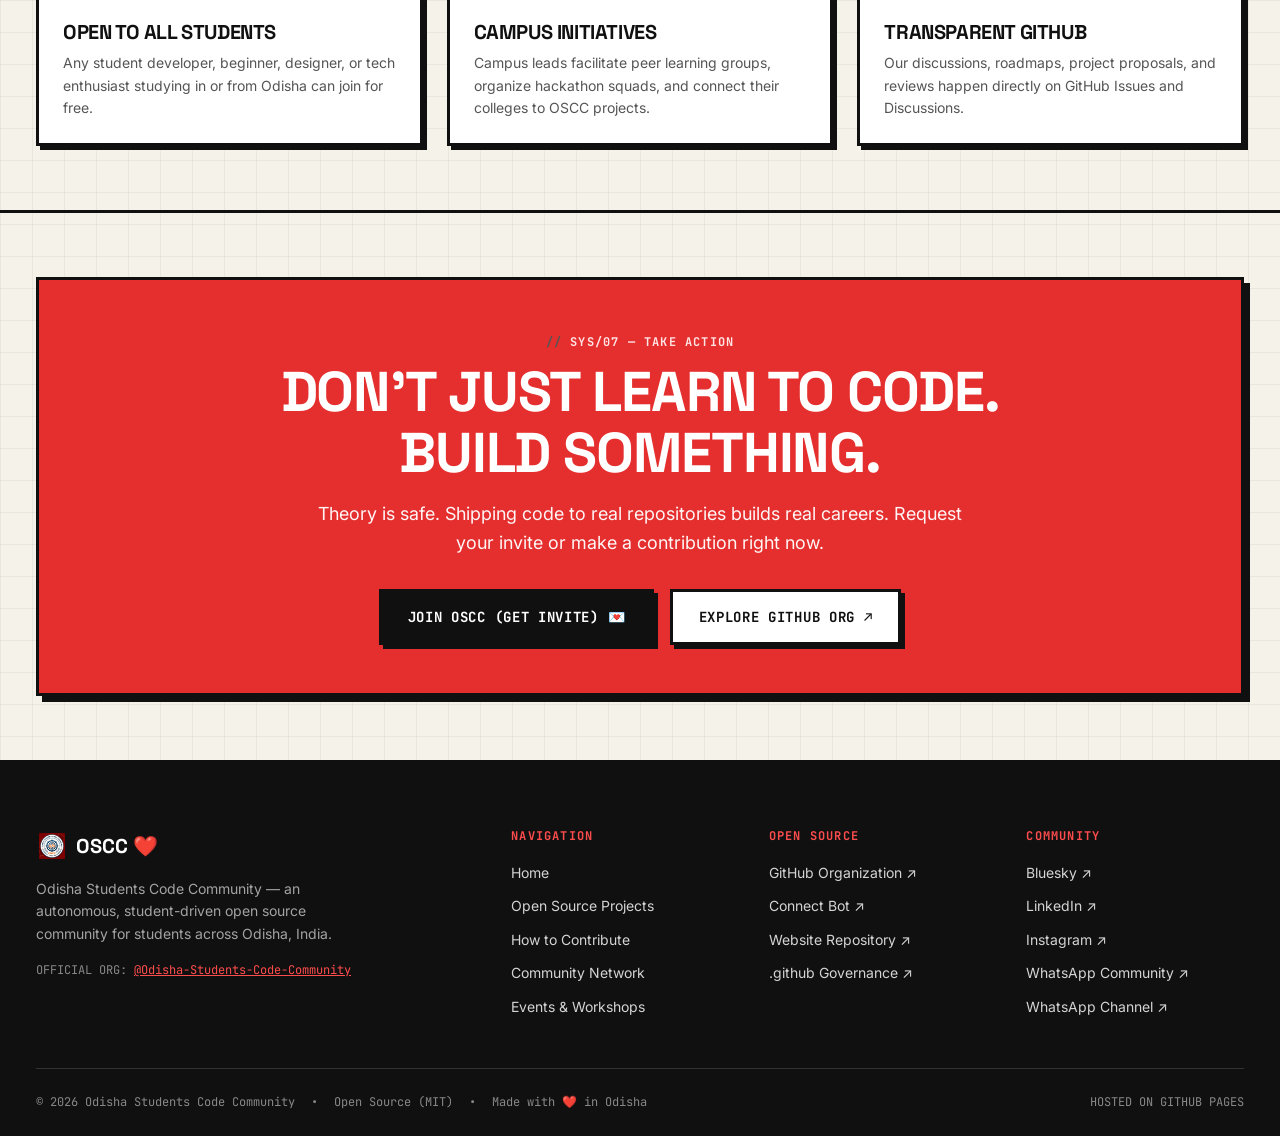
==== commit 612f84bc: "refactor: organize pages into pages/ directory, add .nojekyll and .github templates" ====
--- a/index.html
+++ b/index.html
@@ -63,10 +63,10 @@
       <!-- Desktop Navigation Links -->
       <nav class="desktop-nav" aria-label="Main Navigation">
         <a href="index.html" class="nav-link active">Home</a>
-        <a href="projects.html" class="nav-link">Projects</a>
-        <a href="contribute.html" class="nav-link">How to Contribute</a>
-        <a href="community.html" class="nav-link">Community</a>
-        <a href="events.html" class="nav-link">Events</a>
+        <a href="pages/projects.html" class="nav-link">Projects</a>
+        <a href="pages/contribute.html" class="nav-link">How to Contribute</a>
+        <a href="pages/community.html" class="nav-link">Community</a>
+        <a href="pages/events.html" class="nav-link">Events</a>
       </nav>
 
       <div class="nav-actions">
@@ -85,10 +85,10 @@
   <!-- Mobile Drawer Menu -->
   <nav class="mobile-drawer" aria-label="Mobile Navigation">
     <a href="index.html" class="mobile-drawer-link active">01 // HOME ↗</a>
-    <a href="projects.html" class="mobile-drawer-link">02 // PROJECTS ↗</a>
-    <a href="contribute.html" class="mobile-drawer-link">03 // HOW TO CONTRIBUTE ↗</a>
-    <a href="community.html" class="mobile-drawer-link">04 // COMMUNITY ↗</a>
-    <a href="events.html" class="mobile-drawer-link">05 // EVENTS & WORKSHOPS ↗</a>
+    <a href="pages/projects.html" class="mobile-drawer-link">02 // PROJECTS ↗</a>
+    <a href="pages/contribute.html" class="mobile-drawer-link">03 // HOW TO CONTRIBUTE ↗</a>
+    <a href="pages/community.html" class="mobile-drawer-link">04 // COMMUNITY ↗</a>
+    <a href="pages/events.html" class="mobile-drawer-link">05 // EVENTS & WORKSHOPS ↗</a>
     <div style="margin-top: var(--space-4); display: flex; flex-direction: column; gap: var(--space-3);">
       <a href="https://github.com/Odisha-Students-Code-Community/Connect/issues/new?template=invitation.yml" target="_blank" rel="noopener noreferrer" class="btn btn-red">
         GET COMMUNITY INVITE 💌
@@ -115,10 +115,10 @@
               <strong>Odisha Students Code Community (OSCC)</strong> is a student-driven, 100% free open-source technology movement. We connect student developers across Odisha to build real software together, learn Git hands-on, and ship public projects.
             </p>
             <div class="hero-actions">
-              <a href="projects.html" class="btn btn-red">
+              <a href="pages/projects.html" class="btn btn-red">
                 EXPLORE PROJECTS →
               </a>
-              <a href="contribute.html" class="btn btn-dark">
+              <a href="pages/contribute.html" class="btn btn-dark">
                 START CONTRIBUTING →
               </a>
               <a href="https://github.com/Odisha-Students-Code-Community" target="_blank" rel="noopener noreferrer" class="btn btn-outline">
@@ -218,7 +218,7 @@
             <p class="section-lead">Real open-source codebases waiting for your contributions right now.</p>
           </div>
           <div>
-            <a href="projects.html" class="btn btn-outline">
+            <a href="pages/projects.html" class="btn btn-outline">
               VIEW ALL PROJECTS →
             </a>
           </div>
@@ -247,7 +247,7 @@
               </div>
               <div style="display: flex; gap: 0.5rem;">
                 <a href="https://github.com/Odisha-Students-Code-Community/Odisha-Students-Code-Community.github.io" target="_blank" rel="noopener noreferrer" class="btn btn-sm btn-dark">GITHUB ↗</a>
-                <a href="contribute.html" class="btn btn-sm btn-red">CONTRIBUTE 🎯</a>
+                <a href="pages/contribute.html" class="btn btn-sm btn-red">CONTRIBUTE 🎯</a>
               </div>
             </div>
           </article>
@@ -297,7 +297,7 @@
               </div>
               <div style="display: flex; gap: 0.5rem;">
                 <a href="https://github.com/Odisha-Students-Code-Community/.github" target="_blank" rel="noopener noreferrer" class="btn btn-sm btn-dark">GITHUB ↗</a>
-                <a href="contribute.html" class="btn btn-sm btn-outline">DOCS 📄</a>
+                <a href="pages/contribute.html" class="btn btn-sm btn-outline">DOCS 📄</a>
               </div>
             </div>
           </article>
@@ -315,7 +315,7 @@
             <p class="section-lead">Open-source isn't magic. It's a standard, repeatable 9-step engineering process.</p>
           </div>
           <div>
-            <a href="contribute.html" class="btn btn-red">
+            <a href="pages/contribute.html" class="btn btn-red">
               FULL CONTRIBUTION GUIDE →
             </a>
           </div>
@@ -398,7 +398,7 @@
             <p class="section-lead">A distributed network connecting student developers across all districts of Odisha.</p>
           </div>
           <div>
-            <a href="community.html" class="btn btn-outline">EXPLORE COMMUNITY →</a>
+            <a href="pages/community.html" class="btn btn-outline">EXPLORE COMMUNITY →</a>
           </div>
         </div>
 
@@ -482,10 +482,10 @@
           <h4>NAVIGATION</h4>
           <ul class="footer-nav-list">
             <li><a href="index.html" class="footer-nav-link">Home</a></li>
-            <li><a href="projects.html" class="footer-nav-link">Open Source Projects</a></li>
-            <li><a href="contribute.html" class="footer-nav-link">How to Contribute</a></li>
-            <li><a href="community.html" class="footer-nav-link">Community Network</a></li>
-            <li><a href="events.html" class="footer-nav-link">Events & Workshops</a></li>
+            <li><a href="pages/projects.html" class="footer-nav-link">Open Source Projects</a></li>
+            <li><a href="pages/contribute.html" class="footer-nav-link">How to Contribute</a></li>
+            <li><a href="pages/community.html" class="footer-nav-link">Community Network</a></li>
+            <li><a href="pages/events.html" class="footer-nav-link">Events & Workshops</a></li>
           </ul>
         </div>
 
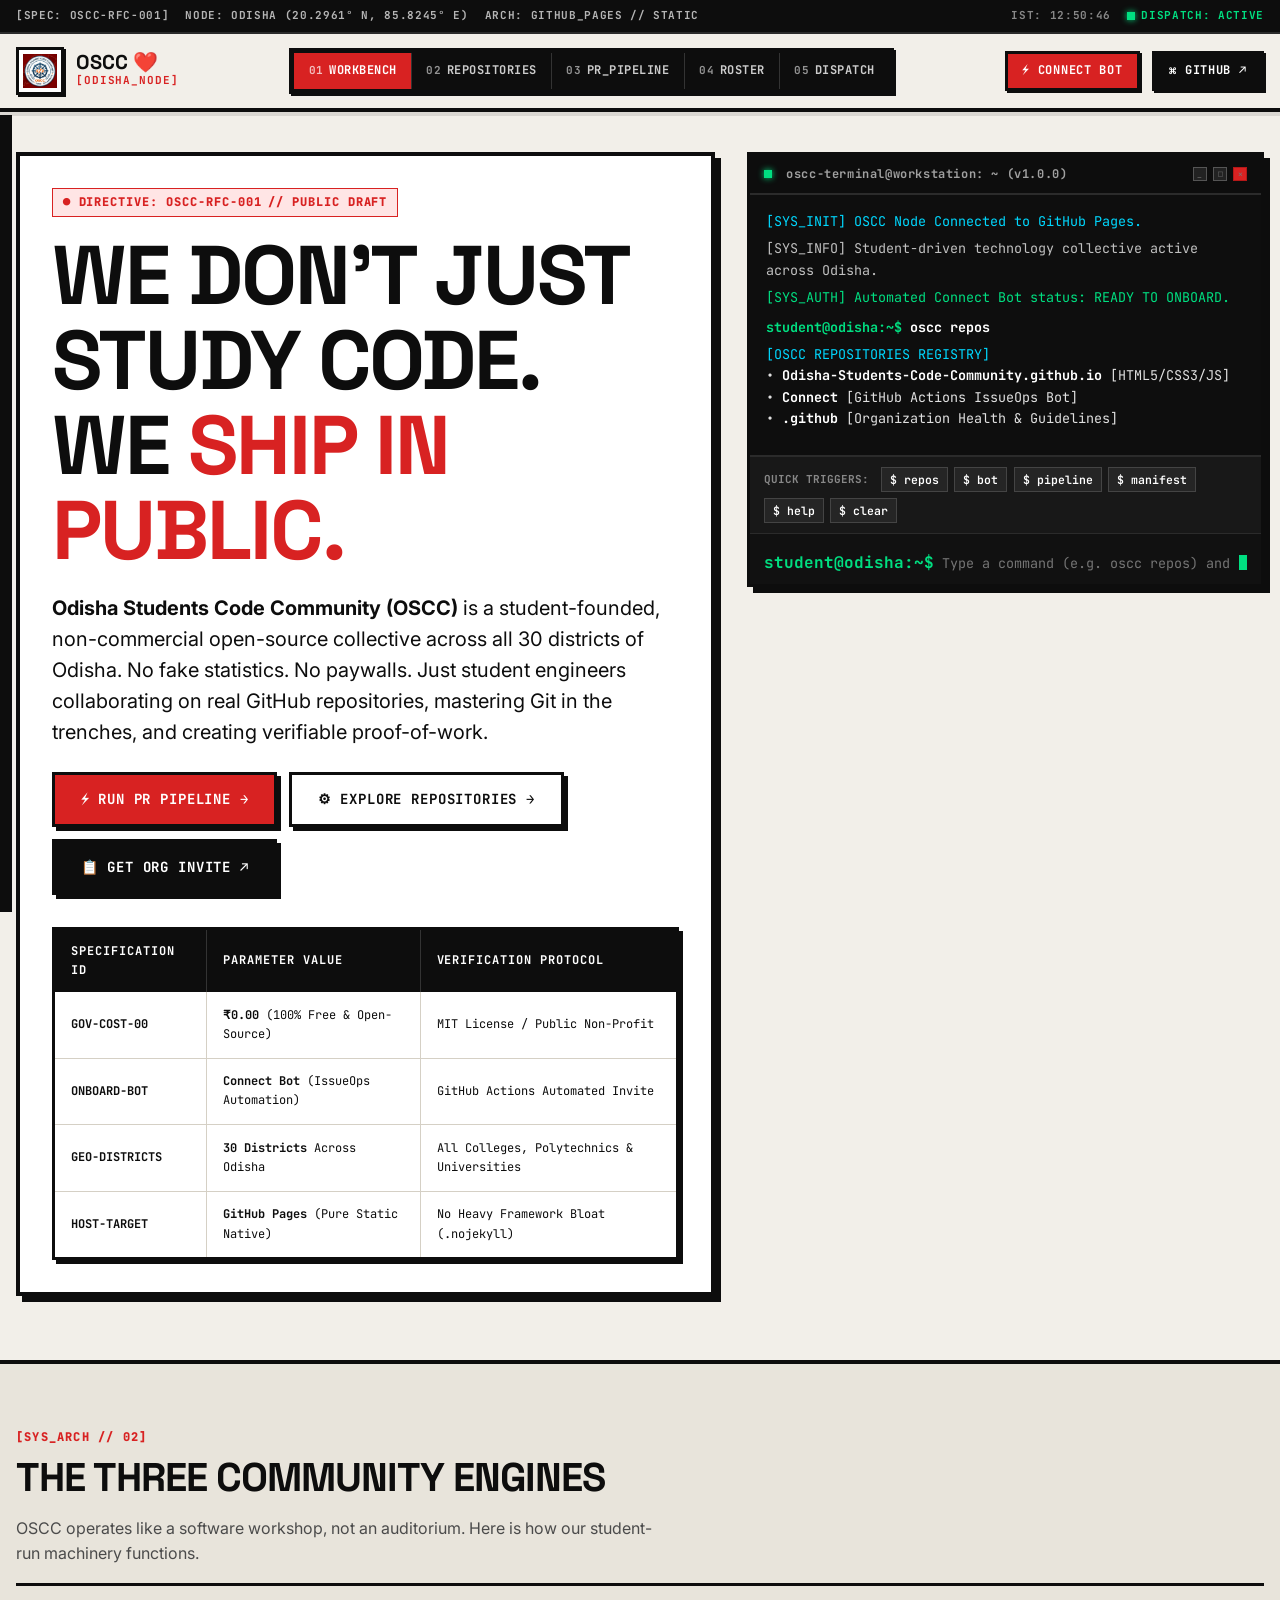
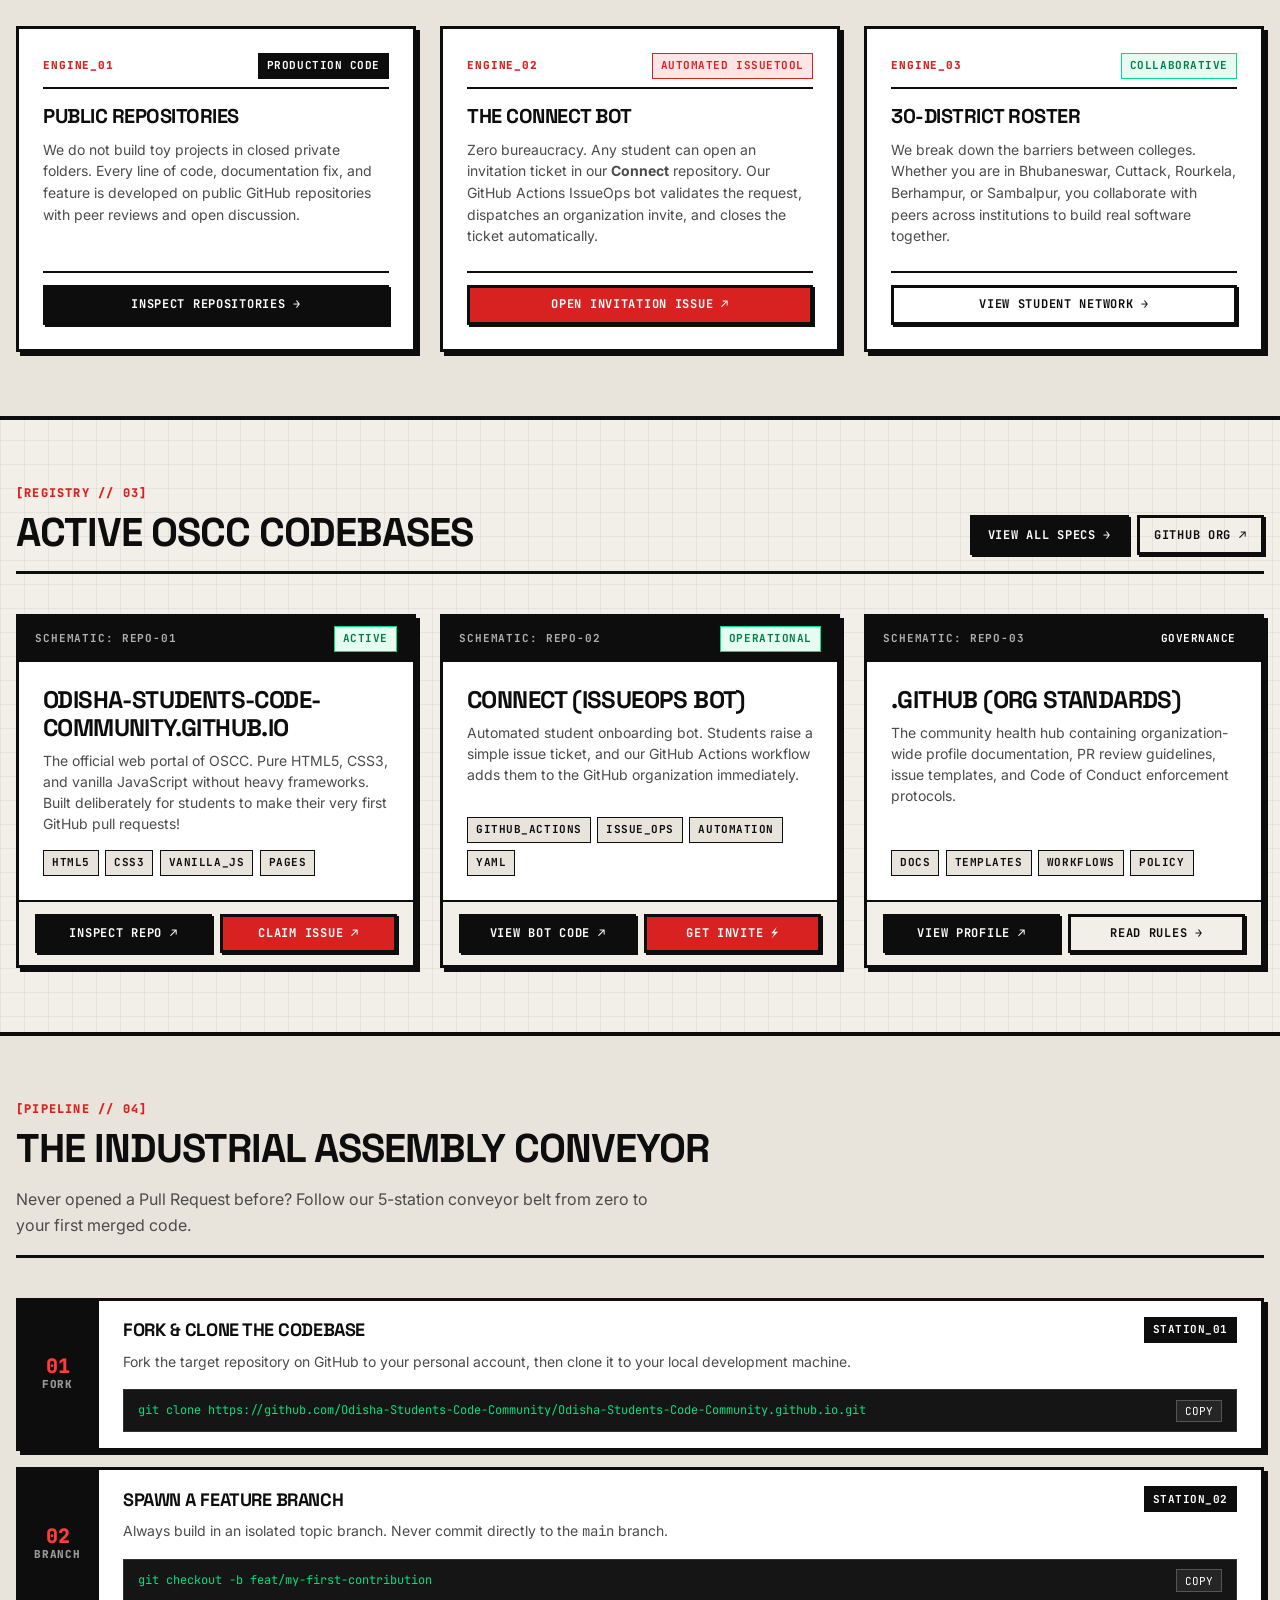
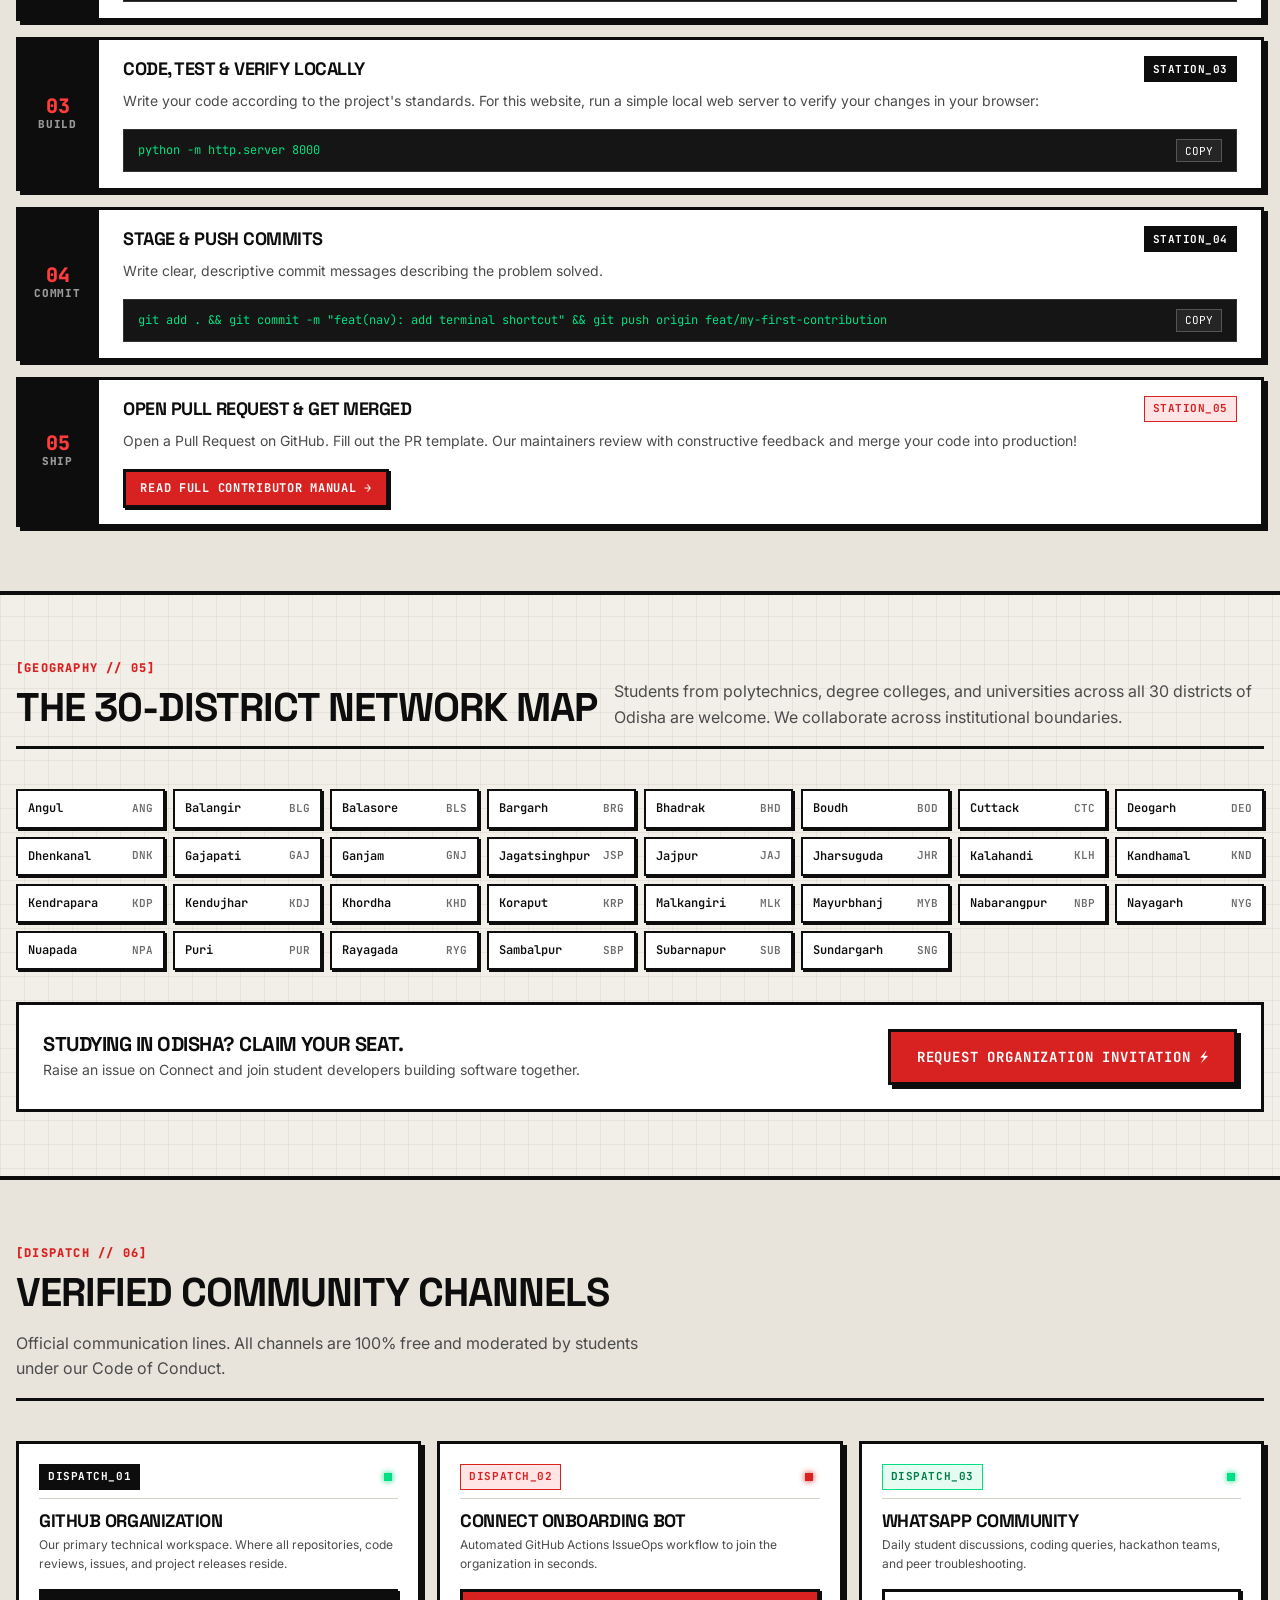
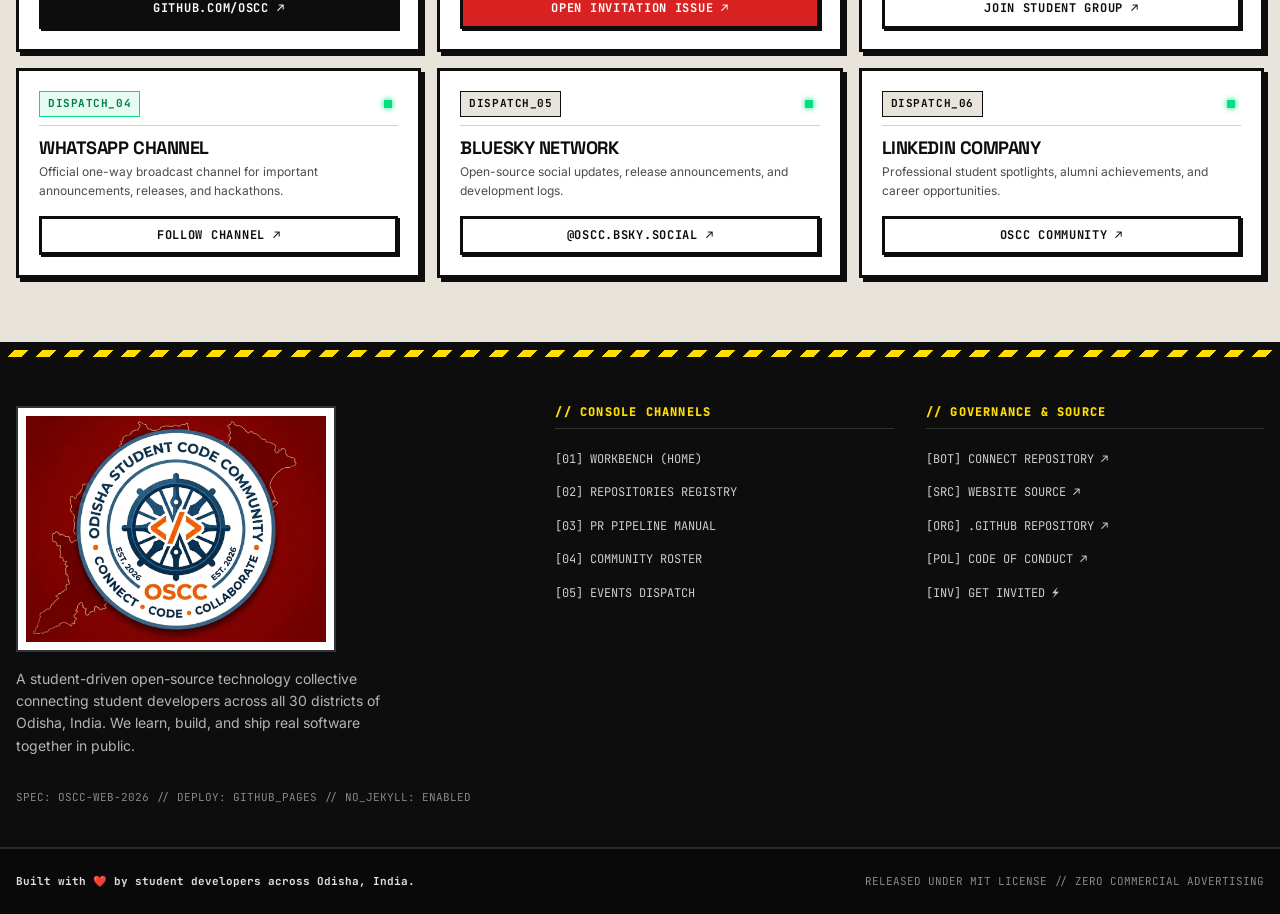
==== commit 648a4d44: "feat(design): rebuild website with authentic Industrial Brutalism and interactive terminal workbench" ====
--- a/index.html
+++ b/index.html
@@ -4,7 +4,7 @@
   <meta charset="UTF-8">
   <meta name="viewport" content="width=device-width, initial-scale=1.0">
   <title>Odisha Students Code Community (OSCC) — We Build in Public ❤️</title>
-  <meta name="description" content="A student-driven, free technology and open-source community for students across Odisha, India. Learn, build, and contribute software in public.">
+  <meta name="description" content="Odisha Students Code Community (OSCC) is a student-driven, 100% free open-source technology collective for students across Odisha, India. Learn Git, build real software, and ship in public.">
   
   <!-- Open Graph / Meta -->
   <meta property="og:type" content="website">
@@ -17,10 +17,10 @@
   <!-- Favicon -->
   <link rel="icon" type="image/png" href="assets/icons/Logo.png">
 
-  <!-- Fonts: Space Grotesk, JetBrains Mono, Inter -->
+  <!-- Google Fonts: Space Grotesk, JetBrains Mono, Inter -->
   <link rel="preconnect" href="https://fonts.googleapis.com">
   <link rel="preconnect" href="https://fonts.gstatic.com" crossorigin>
-  <link href="https://fonts.googleapis.com/css2?family=Inter:wght@400;500;600;700&family=JetBrains+Mono:wght@400;500;700&family=Space+Grotesk:wght@600;700;800&display=swap" rel="stylesheet">
+  <link href="https://fonts.googleapis.com/css2?family=Inter:wght@400;500;600;700&family=JetBrains+Mono:wght@400;500;700;800&family=Space+Grotesk:wght@600;700;800&display=swap" rel="stylesheet">
 
   <!-- Stylesheets -->
   <link rel="stylesheet" href="css/tokens.css">
@@ -29,51 +29,65 @@
   <link rel="stylesheet" href="css/layout.css">
   <link rel="stylesheet" href="css/responsive.css">
 </head>
-<body class="bg-blueprint">
-
-  <!-- Accessibility Skip Link -->
+<body>
+
+  <!-- Screen reader skip link -->
   <a href="#main-content" class="skip-link">Skip to main content</a>
 
-  <!-- Top Industrial Ticker -->
-  <aside class="sys-ticker-bar" aria-label="System status">
-    <div class="ticker-left">
-      <span class="ticker-status">SYS/STATUS: ONLINE</span>
-      <span>NODE: ODISHA/IN</span>
-      <span>LICENSE: MIT</span>
+  <!-- Top Diagnostic Status Rack -->
+  <aside class="diagnostic-rack" aria-label="System Diagnostic Status">
+    <div class="rack-left">
+      <span>[SPEC: OSCC-RFC-001]</span>
+      <span>NODE: ODISHA (20.2961° N, 85.8245° E)</span>
+      <span>ARCH: GITHUB_PAGES // STATIC</span>
     </div>
-    <div class="ticker-right">
+    <div class="rack-right">
       <span id="ist-clock">IST: --:--:--</span>
-      <span>PUBLIC BUILD v1.0.0</span>
+      <span class="rack-status"><span class="status-led"></span>DISPATCH: ACTIVE</span>
     </div>
   </aside>
 
-  <!-- Site Header & Navigation -->
-  <header class="site-header">
-    <div class="nav-container">
-      <a href="index.html" class="brand-link" aria-label="OSCC Home">
-        <div class="brand-badge">
-          <img src="assets/icons/Logo.png" alt="OSCC Logo">
-        </div>
-        <div class="brand-info">
-          <span class="brand-title">OSCC <span class="brand-heart">❤️</span></span>
-          <span class="brand-subtitle">Odisha Students Code Community</span>
+  <!-- Main Hardware Console Header -->
+  <header class="console-header">
+    <div class="console-nav-container">
+      <a href="index.html" class="console-brand" aria-label="OSCC Home">
+        <div class="brand-stamp-box">
+          <img src="assets/icons/Logo.png" alt="OSCC Official Stamp Logo">
+        </div>
+        <div class="brand-text-block">
+          <span class="brand-main-title">OSCC <span style="color:var(--oscc-red)">❤️</span></span>
+          <span class="brand-sub-tag">[ODISHA_NODE]</span>
         </div>
       </a>
 
-      <!-- Desktop Navigation Links -->
-      <nav class="desktop-nav" aria-label="Main Navigation">
-        <a href="index.html" class="nav-link active">Home</a>
-        <a href="pages/projects.html" class="nav-link">Projects</a>
-        <a href="pages/contribute.html" class="nav-link">How to Contribute</a>
-        <a href="pages/community.html" class="nav-link">Community</a>
-        <a href="pages/events.html" class="nav-link">Events</a>
+      <!-- Modular Segmented Rocker Navigation Rack -->
+      <nav class="console-nav-rack" aria-label="Primary Console Navigation">
+        <a href="index.html" class="nav-channel active">
+          <span class="channel-num">01</span> WORKBENCH
+        </a>
+        <a href="pages/projects.html" class="nav-channel">
+          <span class="channel-num">02</span> REPOSITORIES
+        </a>
+        <a href="pages/contribute.html" class="nav-channel">
+          <span class="channel-num">03</span> PR_PIPELINE
+        </a>
+        <a href="pages/community.html" class="nav-channel">
+          <span class="channel-num">04</span> ROSTER
+        </a>
+        <a href="pages/events.html" class="nav-channel">
+          <span class="channel-num">05</span> DISPATCH
+        </a>
       </nav>
 
-      <div class="nav-actions">
+      <!-- Action Bay -->
+      <div class="console-actions">
         <a href="https://github.com/Odisha-Students-Code-Community/Connect/issues/new?template=invitation.yml" target="_blank" rel="noopener noreferrer" class="btn btn-sm btn-red">
-          JOIN OSCC ⚡
+          ⚡ CONNECT BOT
         </a>
-        <button class="mobile-toggle" aria-label="Toggle navigation menu" aria-expanded="false">
+        <a href="https://github.com/Odisha-Students-Code-Community" target="_blank" rel="noopener noreferrer" class="btn btn-sm btn-dark btn-github-pill">
+          ⌘ GITHUB ↗
+        </a>
+        <button class="console-mobile-toggle" aria-label="Toggle navigation drawer" aria-expanded="false">
           <span></span>
           <span></span>
           <span></span>
@@ -82,19 +96,29 @@
     </div>
   </header>
 
-  <!-- Mobile Drawer Menu -->
-  <nav class="mobile-drawer" aria-label="Mobile Navigation">
-    <a href="index.html" class="mobile-drawer-link active">01 // HOME ↗</a>
-    <a href="pages/projects.html" class="mobile-drawer-link">02 // PROJECTS ↗</a>
-    <a href="pages/contribute.html" class="mobile-drawer-link">03 // HOW TO CONTRIBUTE ↗</a>
-    <a href="pages/community.html" class="mobile-drawer-link">04 // COMMUNITY ↗</a>
-    <a href="pages/events.html" class="mobile-drawer-link">05 // EVENTS & WORKSHOPS ↗</a>
-    <div style="margin-top: var(--space-4); display: flex; flex-direction: column; gap: var(--space-3);">
-      <a href="https://github.com/Odisha-Students-Code-Community/Connect/issues/new?template=invitation.yml" target="_blank" rel="noopener noreferrer" class="btn btn-red">
-        GET COMMUNITY INVITE 💌
+  <!-- Mobile Console Drawer -->
+  <nav class="mobile-console-drawer" aria-label="Mobile Console Navigation">
+    <a href="index.html" class="mobile-channel-link active">
+      <span>[01] WORKBENCH</span> <span>↗</span>
+    </a>
+    <a href="pages/projects.html" class="mobile-channel-link">
+      <span>[02] REPOSITORIES</span> <span>↗</span>
+    </a>
+    <a href="pages/contribute.html" class="mobile-channel-link">
+      <span>[03] PR PIPELINE</span> <span>↗</span>
+    </a>
+    <a href="pages/community.html" class="mobile-channel-link">
+      <span>[04] COMMUNITY ROSTER</span> <span>↗</span>
+    </a>
+    <a href="pages/events.html" class="mobile-channel-link">
+      <span>[05] EVENTS DISPATCH</span> <span>↗</span>
+    </a>
+    <div style="margin-top: var(--space-4); display: flex; flex-direction: column; gap: var(--space-2);">
+      <a href="https://github.com/Odisha-Students-Code-Community/Connect/issues/new?template=invitation.yml" target="_blank" rel="noopener noreferrer" class="btn btn-red btn-block">
+        ⚡ GET ORG INVITE VIA CONNECT BOT
       </a>
-      <a href="https://github.com/Odisha-Students-Code-Community" target="_blank" rel="noopener noreferrer" class="btn btn-dark">
-        VIEW GITHUB ORG ↗
+      <a href="https://github.com/Odisha-Students-Code-Community" target="_blank" rel="noopener noreferrer" class="btn btn-dark btn-block">
+        ⌘ VIEW GITHUB ORGANIZATION ↗
       </a>
     </div>
   </nav>
@@ -102,431 +126,640 @@
   <!-- Main Content -->
   <main id="main-content">
 
-    <!-- 01 — HERO SECTION -->
-    <section class="hero-section">
+    <!-- 01 — HERO WORKBENCH SECTION (ASYMMETRIC DRAFTING SPEC + LIVE CLI) -->
+    <section class="hero-workbench-section">
+      <div class="container container-wide">
+        <div class="hero-workbench-grid">
+
+          <!-- Left Spec Sheet: THE MANIFESTO BOARD -->
+          <div class="hero-spec-sheet">
+            <div class="hero-directive-label">
+              <span>● DIRECTIVE: OSCC-RFC-001</span>
+              <span>// PUBLIC DRAFT</span>
+            </div>
+            
+            <h1 class="hero-manifesto-title">
+              WE DON'T JUST STUDY CODE.<br>
+              WE <span class="accent-red">SHIP IN PUBLIC.</span>
+            </h1>
+
+            <p class="hero-manifesto-lead">
+              <strong>Odisha Students Code Community (OSCC)</strong> is a student-founded, non-commercial open-source collective across all 30 districts of Odisha. No fake statistics. No paywalls. Just student engineers collaborating on real GitHub repositories, mastering Git in the trenches, and creating verifiable proof-of-work.
+            </p>
+
+            <div class="hero-actions-bay">
+              <a href="pages/contribute.html" class="btn btn-red">
+                ⚡ RUN PR PIPELINE →
+              </a>
+              <a href="pages/projects.html" class="btn btn-outline">
+                ⚙ EXPLORE REPOSITORIES →
+              </a>
+              <a href="https://github.com/Odisha-Students-Code-Community/Connect/issues/new?template=invitation.yml" target="_blank" rel="noopener noreferrer" class="btn btn-dark">
+                📋 GET ORG INVITE ↗
+              </a>
+            </div>
+
+            <!-- Zero Fake Data Spec Matrix Table -->
+            <div class="spec-table-wrap">
+              <table class="spec-table" aria-label="OSCC Technical Specifications Matrix">
+                <thead>
+                  <tr>
+                    <th>SPECIFICATION ID</th>
+                    <th>PARAMETER VALUE</th>
+                    <th>VERIFICATION PROTOCOL</th>
+                  </tr>
+                </thead>
+                <tbody>
+                  <tr>
+                    <td class="spec-param-id">GOV-COST-00</td>
+                    <td><strong>₹0.00</strong> (100% Free & Open-Source)</td>
+                    <td>MIT License / Public Non-Profit</td>
+                  </tr>
+                  <tr>
+                    <td class="spec-param-id">ONBOARD-BOT</td>
+                    <td><strong>Connect Bot</strong> (IssueOps Automation)</td>
+                    <td>GitHub Actions Automated Invite</td>
+                  </tr>
+                  <tr>
+                    <td class="spec-param-id">GEO-DISTRICTS</td>
+                    <td><strong>30 Districts</strong> Across Odisha</td>
+                    <td>All Colleges, Polytechnics & Universities</td>
+                  </tr>
+                  <tr>
+                    <td class="spec-param-id">HOST-TARGET</td>
+                    <td><strong>GitHub Pages</strong> (Pure Static Native)</td>
+                    <td>No Heavy Framework Bloat (.nojekyll)</td>
+                  </tr>
+                </tbody>
+              </table>
+            </div>
+          </div>
+
+          <!-- Right: THE INTERACTIVE OSCC TERMINAL CONSOLE -->
+          <div class="terminal-chassis" aria-label="Interactive OSCC Terminal Console">
+            <div class="terminal-header">
+              <span class="terminal-title">
+                <span class="status-led"></span> oscc-terminal@workstation: ~ (v1.0.0)
+              </span>
+              <div class="terminal-controls">
+                <span class="terminal-ctrl-btn">_</span>
+                <span class="terminal-ctrl-btn">□</span>
+                <span class="terminal-ctrl-btn close">✕</span>
+              </div>
+            </div>
+
+            <div class="terminal-body" id="terminal-feed">
+              <div class="terminal-line">
+                <span class="terminal-out-highlight">[SYS_INIT] OSCC Node Connected to GitHub Pages.</span>
+              </div>
+              <div class="terminal-line">
+                <span class="terminal-out-text">[SYS_INFO] Student-driven technology collective active across Odisha.</span>
+              </div>
+              <div class="terminal-line">
+                <span class="terminal-out-success">[SYS_AUTH] Automated Connect Bot status: READY TO ONBOARD.</span>
+              </div>
+              <div class="terminal-line" style="margin-top: 0.5rem;">
+                <span class="terminal-prompt">student@odisha:~$</span> <span class="terminal-out-cmd">oscc repos</span>
+              </div>
+              <div class="terminal-line">
+                <span class="terminal-out-highlight">[OSCC REPOSITORIES REGISTRY]</span><br>
+                &bull; <span class="terminal-out-cmd">Odisha-Students-Code-Community.github.io</span> [HTML5/CSS3/JS]<br>
+                &bull; <span class="terminal-out-cmd">Connect</span> [GitHub Actions IssueOps Bot]<br>
+                &bull; <span class="terminal-out-cmd">.github</span> [Organization Health & Guidelines]
+              </div>
+            </div>
+
+            <div class="terminal-quick-bar">
+              <span class="terminal-quick-label">QUICK TRIGGERS:</span>
+              <button class="terminal-quick-btn" data-run="oscc repos">$ repos</button>
+              <button class="terminal-quick-btn" data-run="oscc bot">$ bot</button>
+              <button class="terminal-quick-btn" data-run="oscc pipeline">$ pipeline</button>
+              <button class="terminal-quick-btn" data-run="oscc manifest">$ manifest</button>
+              <button class="terminal-quick-btn" data-run="help">$ help</button>
+              <button class="terminal-quick-btn" data-run="clear">$ clear</button>
+            </div>
+
+            <div style="background: #111111; padding: 0.5rem 0.85rem; border-top: 1px solid #2B2B2B;">
+              <div class="terminal-input-row">
+                <span class="terminal-prompt">student@odisha:~$</span>
+                <input type="text" id="terminal-cli-input" class="terminal-input" placeholder="Type a command (e.g. oscc repos) and press Enter..." aria-label="Terminal command input">
+                <span class="terminal-cursor"></span>
+              </div>
+            </div>
+          </div>
+
+        </div>
+      </div>
+    </section>
+
+    <!-- 02 — THE THREE CORE ENGINES -->
+    <section class="section-workshop bg-alt">
       <div class="container">
-        <div class="hero-grid">
+        <div class="section-header-deck">
           <div>
-            <div class="sys-label">SYS/01 — MISSION STATEMENT</div>
-            <h1 class="hero-statement">
-              WE BUILD IN <span class="highlight-red">PUBLIC.</span>
-            </h1>
-            <p class="hero-description">
-              <strong>Odisha Students Code Community (OSCC)</strong> is a student-driven, 100% free open-source technology movement. We connect student developers across Odisha to build real software together, learn Git hands-on, and ship public projects.
+            <div class="section-tag-stamp">[SYS_ARCH // 02]</div>
+            <h2 class="section-headline">THE THREE COMMUNITY ENGINES</h2>
+          </div>
+          <p class="section-lead">
+            OSCC operates like a software workshop, not an auditorium. Here is how our student-run machinery functions.
+          </p>
+        </div>
+
+        <div class="engines-grid">
+          
+          <!-- Engine 01 -->
+          <div class="engine-schematic">
+            <div class="engine-header-row">
+              <span class="engine-id">ENGINE_01</span>
+              <span class="tech-tag tag-dark">PRODUCTION CODE</span>
+            </div>
+            <h3 class="engine-title">PUBLIC REPOSITORIES</h3>
+            <p class="engine-desc">
+              We do not build toy projects in closed private folders. Every line of code, documentation fix, and feature is developed on public GitHub repositories with peer reviews and open discussion.
             </p>
-            <div class="hero-actions">
-              <a href="pages/projects.html" class="btn btn-red">
-                EXPLORE PROJECTS →
+            <div style="border-top: var(--border-mid); padding-top: var(--space-3); margin-top: auto;">
+              <a href="pages/projects.html" class="btn btn-sm btn-dark btn-block">
+                INSPECT REPOSITORIES →
               </a>
-              <a href="pages/contribute.html" class="btn btn-dark">
-                START CONTRIBUTING →
+            </div>
+          </div>
+
+          <!-- Engine 02 -->
+          <div class="engine-schematic">
+            <div class="engine-header-row">
+              <span class="engine-id">ENGINE_02</span>
+              <span class="tech-tag tag-red">AUTOMATED ISSUETOOL</span>
+            </div>
+            <h3 class="engine-title">THE CONNECT BOT</h3>
+            <p class="engine-desc">
+              Zero bureaucracy. Any student can open an invitation ticket in our <strong>Connect</strong> repository. Our GitHub Actions IssueOps bot validates the request, dispatches an organization invite, and closes the ticket automatically.
+            </p>
+            <div style="border-top: var(--border-mid); padding-top: var(--space-3); margin-top: auto;">
+              <a href="https://github.com/Odisha-Students-Code-Community/Connect/issues/new?template=invitation.yml" target="_blank" rel="noopener noreferrer" class="btn btn-sm btn-red btn-block">
+                OPEN INVITATION ISSUE ↗
               </a>
-              <a href="https://github.com/Odisha-Students-Code-Community" target="_blank" rel="noopener noreferrer" class="btn btn-outline">
-                GITHUB ORG ↗
+            </div>
+          </div>
+
+          <!-- Engine 03 -->
+          <div class="engine-schematic">
+            <div class="engine-header-row">
+              <span class="engine-id">ENGINE_03</span>
+              <span class="tech-tag tag-green">COLLABORATIVE</span>
+            </div>
+            <h3 class="engine-title">30-DISTRICT ROSTER</h3>
+            <p class="engine-desc">
+              We break down the barriers between colleges. Whether you are in Bhubaneswar, Cuttack, Rourkela, Berhampur, or Sambalpur, you collaborate with peers across institutions to build real software together.
+            </p>
+            <div style="border-top: var(--border-mid); padding-top: var(--space-3); margin-top: auto;">
+              <a href="pages/community.html" class="btn btn-sm btn-outline btn-block">
+                VIEW STUDENT NETWORK →
               </a>
             </div>
-
-            <!-- Stats Strip -->
-            <div class="stats-strip">
-              <div class="stat-box">
-                <div class="stat-value">100%</div>
-                <div class="stat-label">FREE & OPEN SOURCE</div>
-              </div>
-              <div class="stat-box">
-                <div class="stat-value">3+</div>
-                <div class="stat-label">ACTIVE REPOSITORIES</div>
-              </div>
-              <div class="stat-box">
-                <div class="stat-value">30</div>
-                <div class="stat-label">DISTRICTS IN SCOPE</div>
-              </div>
-              <div class="stat-box">
-                <div class="stat-value">0</div>
-                <div class="stat-label">MEMBERSHIP FEES</div>
-              </div>
-            </div>
-          </div>
+          </div>
+
         </div>
       </div>
     </section>
 
-    <!-- 02 — WHAT IS OSCC? -->
-    <section class="section-block bg-alt">
+    <!-- 03 — ACTIVE REPOSITORIES SCHEMATIC DECK -->
+    <section class="section-workshop">
       <div class="container">
-        <div class="section-header-wrap">
+        <div class="section-header-deck">
           <div>
-            <div class="sys-label">SYS/02 — ARCHITECTURE</div>
-            <h2 class="section-headline">NOT A TUTORIAL. A WORKSHOP.</h2>
-            <p class="section-lead">Students should not only watch videos about coding. They should actually build software together.</p>
-          </div>
+            <div class="section-tag-stamp">[REGISTRY // 03]</div>
+            <h2 class="section-headline">ACTIVE OSCC CODEBASES</h2>
+          </div>
+          <div style="display: flex; gap: var(--space-2);">
+            <a href="pages/projects.html" class="btn btn-sm btn-dark">VIEW ALL SPECS →</a>
+            <a href="https://github.com/Odisha-Students-Code-Community" target="_blank" rel="noopener noreferrer" class="btn btn-sm btn-outline">GITHUB ORG ↗</a>
+          </div>
+        </div>
+
+        <div class="repos-grid">
+
+          <!-- Spec 1: Website -->
+          <div class="spec-card">
+            <div class="spec-card-header">
+              <span class="spec-card-ref">SCHEMATIC: REPO-01</span>
+              <span class="tech-tag tag-green">ACTIVE</span>
+            </div>
+            <div class="spec-card-body">
+              <h3 class="spec-card-title">Odisha-Students-Code-Community.github.io</h3>
+              <p class="spec-card-desc">
+                The official web portal of OSCC. Pure HTML5, CSS3, and vanilla JavaScript without heavy frameworks. Built deliberately for students to make their very first GitHub pull requests!
+              </p>
+              <div class="spec-card-meta">
+                <span class="tech-tag">HTML5</span>
+                <span class="tech-tag">CSS3</span>
+                <span class="tech-tag">VANILLA_JS</span>
+                <span class="tech-tag">PAGES</span>
+              </div>
+              <div class="spec-card-actions">
+                <a href="https://github.com/Odisha-Students-Code-Community/Odisha-Students-Code-Community.github.io" target="_blank" rel="noopener noreferrer" class="btn btn-sm btn-dark">
+                  INSPECT REPO ↗
+                </a>
+                <a href="https://github.com/Odisha-Students-Code-Community/Odisha-Students-Code-Community.github.io/issues" target="_blank" rel="noopener noreferrer" class="btn btn-sm btn-red">
+                  CLAIM ISSUE ↗
+                </a>
+              </div>
+            </div>
+          </div>
+
+          <!-- Spec 2: Connect Bot -->
+          <div class="spec-card">
+            <div class="spec-card-header">
+              <span class="spec-card-ref">SCHEMATIC: REPO-02</span>
+              <span class="tech-tag tag-green">OPERATIONAL</span>
+            </div>
+            <div class="spec-card-body">
+              <h3 class="spec-card-title">Connect (IssueOps Bot)</h3>
+              <p class="spec-card-desc">
+                Automated student onboarding bot. Students raise a simple issue ticket, and our GitHub Actions workflow adds them to the GitHub organization immediately.
+              </p>
+              <div class="spec-card-meta">
+                <span class="tech-tag">GITHUB_ACTIONS</span>
+                <span class="tech-tag">ISSUE_OPS</span>
+                <span class="tech-tag">AUTOMATION</span>
+                <span class="tech-tag">YAML</span>
+              </div>
+              <div class="spec-card-actions">
+                <a href="https://github.com/Odisha-Students-Code-Community/Connect" target="_blank" rel="noopener noreferrer" class="btn btn-sm btn-dark">
+                  VIEW BOT CODE ↗
+                </a>
+                <a href="https://github.com/Odisha-Students-Code-Community/Connect/issues/new?template=invitation.yml" target="_blank" rel="noopener noreferrer" class="btn btn-sm btn-red">
+                  GET INVITE ⚡
+                </a>
+              </div>
+            </div>
+          </div>
+
+          <!-- Spec 3: .github Governance -->
+          <div class="spec-card">
+            <div class="spec-card-header">
+              <span class="spec-card-ref">SCHEMATIC: REPO-03</span>
+              <span class="tech-tag tag-dark">GOVERNANCE</span>
+            </div>
+            <div class="spec-card-body">
+              <h3 class="spec-card-title">.github (Org Standards)</h3>
+              <p class="spec-card-desc">
+                The community health hub containing organization-wide profile documentation, PR review guidelines, issue templates, and Code of Conduct enforcement protocols.
+              </p>
+              <div class="spec-card-meta">
+                <span class="tech-tag">DOCS</span>
+                <span class="tech-tag">TEMPLATES</span>
+                <span class="tech-tag">WORKFLOWS</span>
+                <span class="tech-tag">POLICY</span>
+              </div>
+              <div class="spec-card-actions">
+                <a href="https://github.com/Odisha-Students-Code-Community/.github" target="_blank" rel="noopener noreferrer" class="btn btn-sm btn-dark">
+                  VIEW PROFILE ↗
+                </a>
+                <a href="pages/contribute.html" class="btn btn-sm btn-outline">
+                  READ RULES →
+                </a>
+              </div>
+            </div>
+          </div>
+
+        </div>
+      </div>
+    </section>
+
+    <!-- 04 — THE ASSEMBLY CONVEYOR (5-STEP PR PIPELINE) -->
+    <section class="section-workshop bg-alt">
+      <div class="container">
+        <div class="section-header-deck">
           <div>
-            <span class="badge badge-red">STUDENT RUN // NO CORPORATE JARGON</span>
-          </div>
-        </div>
-
-        <div class="grid-4">
-          <div class="card-brutal">
-            <div class="card-header-bar">01 // BUILD IN PUBLIC</div>
-            <div class="card-body">
-              <h3 style="font-size: 1.25rem; margin-bottom: 0.5rem;">PRACTICAL CODE</h3>
-              <p style="font-size: var(--text-sm); color: var(--text-muted);">
-                Move beyond toy calculator scripts. Write production code, resolve issues, configure CI workflows, and merge pull requests.
+            <div class="section-tag-stamp">[PIPELINE // 04]</div>
+            <h2 class="section-headline">THE INDUSTRIAL ASSEMBLY CONVEYOR</h2>
+          </div>
+          <p class="section-lead">
+            Never opened a Pull Request before? Follow our 5-station conveyor belt from zero to your first merged code.
+          </p>
+        </div>
+
+        <div class="pipeline-conveyor">
+
+          <!-- Station 01 -->
+          <div class="pipeline-station">
+            <div class="station-marker">
+              <span class="station-num">01</span>
+              <span class="station-sub">FORK</span>
+            </div>
+            <div class="station-content">
+              <div class="station-header-row">
+                <h3 class="station-title">FORK & CLONE THE CODEBASE</h3>
+                <span class="tech-tag tag-dark">STATION_01</span>
+              </div>
+              <p style="font-size: var(--text-sm); color: var(--text-muted); margin-bottom: var(--space-2);">
+                Fork the target repository on GitHub to your personal account, then clone it to your local development machine.
               </p>
-            </div>
-          </div>
-
-          <div class="card-brutal">
-            <div class="card-header-bar">02 // OPEN SOURCE ENTRY</div>
-            <div class="card-body">
-              <h3 style="font-size: 1.25rem; margin-bottom: 0.5rem;">FIRST PR READY</h3>
-              <p style="font-size: var(--text-sm); color: var(--text-muted);">
-                Designed as a welcoming launchpad for first-time contributors with labeled beginner issues, code reviews, and friendly mentorship.
+              <div class="station-cmd-box">
+                <code>git clone https://github.com/Odisha-Students-Code-Community/Odisha-Students-Code-Community.github.io.git</code>
+                <button class="btn-copy-cmd" data-cmd="git clone https://github.com/Odisha-Students-Code-Community/Odisha-Students-Code-Community.github.io.git">COPY</button>
+              </div>
+            </div>
+          </div>
+
+          <!-- Station 02 -->
+          <div class="pipeline-station">
+            <div class="station-marker">
+              <span class="station-num">02</span>
+              <span class="station-sub">BRANCH</span>
+            </div>
+            <div class="station-content">
+              <div class="station-header-row">
+                <h3 class="station-title">SPAWN A FEATURE BRANCH</h3>
+                <span class="tech-tag tag-dark">STATION_02</span>
+              </div>
+              <p style="font-size: var(--text-sm); color: var(--text-muted); margin-bottom: var(--space-2);">
+                Always build in an isolated topic branch. Never commit directly to the <code>main</code> branch.
               </p>
-            </div>
-          </div>
-
-          <div class="card-brutal">
-            <div class="card-header-bar">03 // PAN-ODISHA</div>
-            <div class="card-body">
-              <h3 style="font-size: 1.25rem; margin-bottom: 0.5rem;">CROSS-CAMPUS</h3>
-              <p style="font-size: var(--text-sm); color: var(--text-muted);">
-                Break institutional silos. Collaborate with peers from colleges, polytechnics, and universities across all districts in Odisha.
+              <div class="station-cmd-box">
+                <code>git checkout -b feat/my-first-contribution</code>
+                <button class="btn-copy-cmd" data-cmd="git checkout -b feat/my-first-contribution">COPY</button>
+              </div>
+            </div>
+          </div>
+
+          <!-- Station 03 -->
+          <div class="pipeline-station">
+            <div class="station-marker">
+              <span class="station-num">03</span>
+              <span class="station-sub">BUILD</span>
+            </div>
+            <div class="station-content">
+              <div class="station-header-row">
+                <h3 class="station-title">CODE, TEST & VERIFY LOCALLY</h3>
+                <span class="tech-tag tag-dark">STATION_03</span>
+              </div>
+              <p style="font-size: var(--text-sm); color: var(--text-muted); margin-bottom: var(--space-2);">
+                Write your code according to the project's standards. For this website, run a simple local web server to verify your changes in your browser:
               </p>
-            </div>
-          </div>
-
-          <div class="card-brutal">
-            <div class="card-header-bar">04 // TRANSPARENCY</div>
-            <div class="card-body">
-              <h3 style="font-size: 1.25rem; margin-bottom: 0.5rem;">ZERO EXPLOITATION</h3>
-              <p style="font-size: var(--text-sm); color: var(--text-muted);">
-                No paid certificates, no course upselling, no fake metrics. Everything we build is public and hosted under MIT / open licenses.
+              <div class="station-cmd-box">
+                <code>python -m http.server 8000</code>
+                <button class="btn-copy-cmd" data-cmd="python -m http.server 8000">COPY</button>
+              </div>
+            </div>
+          </div>
+
+          <!-- Station 04 -->
+          <div class="pipeline-station">
+            <div class="station-marker">
+              <span class="station-num">04</span>
+              <span class="station-sub">COMMIT</span>
+            </div>
+            <div class="station-content">
+              <div class="station-header-row">
+                <h3 class="station-title">STAGE & PUSH COMMITS</h3>
+                <span class="tech-tag tag-dark">STATION_04</span>
+              </div>
+              <p style="font-size: var(--text-sm); color: var(--text-muted); margin-bottom: var(--space-2);">
+                Write clear, descriptive commit messages describing the problem solved.
               </p>
-            </div>
-          </div>
+              <div class="station-cmd-box">
+                <code>git add . &amp;&amp; git commit -m "feat(nav): add terminal shortcut" &amp;&amp; git push origin feat/my-first-contribution</code>
+                <button class="btn-copy-cmd" data-cmd="git add . && git commit -m &quot;feat(nav): add terminal shortcut&quot; && git push origin feat/my-first-contribution">COPY</button>
+              </div>
+            </div>
+          </div>
+
+          <!-- Station 05 -->
+          <div class="pipeline-station">
+            <div class="station-marker">
+              <span class="station-num">05</span>
+              <span class="station-sub">SHIP</span>
+            </div>
+            <div class="station-content">
+              <div class="station-header-row">
+                <h3 class="station-title">OPEN PULL REQUEST & GET MERGED</h3>
+                <span class="tech-tag tag-red">STATION_05</span>
+              </div>
+              <p style="font-size: var(--text-sm); color: var(--text-muted); margin-bottom: var(--space-2);">
+                Open a Pull Request on GitHub. Fill out the PR template. Our maintainers review with constructive feedback and merge your code into production!
+              </p>
+              <div style="margin-top: var(--space-2);">
+                <a href="pages/contribute.html" class="btn btn-sm btn-red">
+                  READ FULL CONTRIBUTOR MANUAL →
+                </a>
+              </div>
+            </div>
+          </div>
+
         </div>
       </div>
     </section>
 
-    <!-- 03 — OPEN SOURCE PROJECTS -->
-    <section class="section-block">
+    <!-- 05 — THE 30-DISTRICT ROSTER -->
+    <section class="section-workshop">
       <div class="container">
-        <div class="section-header-wrap">
+        <div class="section-header-deck">
           <div>
-            <div class="sys-label">PROJECT/03 — CODEBASES</div>
-            <h2 class="section-headline">COMMUNITY REPOSITORIES</h2>
-            <p class="section-lead">Real open-source codebases waiting for your contributions right now.</p>
-          </div>
+            <div class="section-tag-stamp">[GEOGRAPHY // 05]</div>
+            <h2 class="section-headline">THE 30-DISTRICT NETWORK MAP</h2>
+          </div>
+          <p class="section-lead">
+            Students from polytechnics, degree colleges, and universities across all 30 districts of Odisha are welcome. We collaborate across institutional boundaries.
+          </p>
+        </div>
+
+        <div class="district-grid" aria-label="30 Districts of Odisha">
+          <div class="district-chip"><span>Angul</span> <span class="district-code">ANG</span></div>
+          <div class="district-chip"><span>Balangir</span> <span class="district-code">BLG</span></div>
+          <div class="district-chip"><span>Balasore</span> <span class="district-code">BLS</span></div>
+          <div class="district-chip"><span>Bargarh</span> <span class="district-code">BRG</span></div>
+          <div class="district-chip"><span>Bhadrak</span> <span class="district-code">BHD</span></div>
+          <div class="district-chip"><span>Boudh</span> <span class="district-code">BOD</span></div>
+          <div class="district-chip"><span>Cuttack</span> <span class="district-code">CTC</span></div>
+          <div class="district-chip"><span>Deogarh</span> <span class="district-code">DEO</span></div>
+          <div class="district-chip"><span>Dhenkanal</span> <span class="district-code">DNK</span></div>
+          <div class="district-chip"><span>Gajapati</span> <span class="district-code">GAJ</span></div>
+          <div class="district-chip"><span>Ganjam</span> <span class="district-code">GNJ</span></div>
+          <div class="district-chip"><span>Jagatsinghpur</span> <span class="district-code">JSP</span></div>
+          <div class="district-chip"><span>Jajpur</span> <span class="district-code">JAJ</span></div>
+          <div class="district-chip"><span>Jharsuguda</span> <span class="district-code">JHR</span></div>
+          <div class="district-chip"><span>Kalahandi</span> <span class="district-code">KLH</span></div>
+          <div class="district-chip"><span>Kandhamal</span> <span class="district-code">KND</span></div>
+          <div class="district-chip"><span>Kendrapara</span> <span class="district-code">KDP</span></div>
+          <div class="district-chip"><span>Kendujhar</span> <span class="district-code">KDJ</span></div>
+          <div class="district-chip"><span>Khordha</span> <span class="district-code">KHD</span></div>
+          <div class="district-chip"><span>Koraput</span> <span class="district-code">KRP</span></div>
+          <div class="district-chip"><span>Malkangiri</span> <span class="district-code">MLK</span></div>
+          <div class="district-chip"><span>Mayurbhanj</span> <span class="district-code">MYB</span></div>
+          <div class="district-chip"><span>Nabarangpur</span> <span class="district-code">NBP</span></div>
+          <div class="district-chip"><span>Nayagarh</span> <span class="district-code">NYG</span></div>
+          <div class="district-chip"><span>Nuapada</span> <span class="district-code">NPA</span></div>
+          <div class="district-chip"><span>Puri</span> <span class="district-code">PUR</span></div>
+          <div class="district-chip"><span>Rayagada</span> <span class="district-code">RYG</span></div>
+          <div class="district-chip"><span>Sambalpur</span> <span class="district-code">SBP</span></div>
+          <div class="district-chip"><span>Subarnapur</span> <span class="district-code">SUB</span></div>
+          <div class="district-chip"><span>Sundargarh</span> <span class="district-code">SNG</span></div>
+        </div>
+
+        <div style="margin-top: var(--space-8); background: var(--bg-paper-card); border: var(--border-thick); padding: var(--space-6); display: flex; align-items: center; justify-content: space-between; flex-wrap: wrap; gap: var(--space-4);">
           <div>
-            <a href="pages/projects.html" class="btn btn-outline">
-              VIEW ALL PROJECTS →
+            <h4 style="font-family: var(--font-display); font-size: var(--text-xl); margin-bottom: 0.25rem;">STUDYING IN ODISHA? CLAIM YOUR SEAT.</h4>
+            <p style="font-size: var(--text-sm); color: var(--text-muted); margin-bottom: 0;">Raise an issue on Connect and join student developers building software together.</p>
+          </div>
+          <a href="https://github.com/Odisha-Students-Code-Community/Connect/issues/new?template=invitation.yml" target="_blank" rel="noopener noreferrer" class="btn btn-red">
+            REQUEST ORGANIZATION INVITATION ⚡
+          </a>
+        </div>
+      </div>
+    </section>
+
+    <!-- 06 — VERIFIED DISPATCH & COMMUNICATION CHANNELS -->
+    <section class="section-workshop bg-alt">
+      <div class="container">
+        <div class="section-header-deck">
+          <div>
+            <div class="section-tag-stamp">[DISPATCH // 06]</div>
+            <h2 class="section-headline">VERIFIED COMMUNITY CHANNELS</h2>
+          </div>
+          <p class="section-lead">
+            Official communication lines. All channels are 100% free and moderated by students under our Code of Conduct.
+          </p>
+        </div>
+
+        <div class="dispatch-board-grid">
+          
+          <div class="dispatch-ticket">
+            <div class="dispatch-ticket-header">
+              <span class="tech-tag tag-dark">DISPATCH_01</span>
+              <span class="status-led"></span>
+            </div>
+            <h3 class="dispatch-ticket-title">GitHub Organization</h3>
+            <p class="dispatch-ticket-desc">Our primary technical workspace. Where all repositories, code reviews, issues, and project releases reside.</p>
+            <a href="https://github.com/Odisha-Students-Code-Community" target="_blank" rel="noopener noreferrer" class="btn btn-sm btn-dark">
+              github.com/OSCC ↗
             </a>
           </div>
-        </div>
-
-        <div id="featured-projects-grid" class="grid-3">
-          <!-- Populated by script or static fallback -->
-          <article class="card-brutal">
-            <div class="card-header-bar">
-              <span>REPO: Odisha-Students-Code-Community.github.io</span>
-              <span class="badge diff-beginner">BEGINNER</span>
-            </div>
-            <div class="card-body">
-              <div style="display: flex; justify-content: space-between; align-items: flex-start; margin-bottom: 0.75rem;">
-                <h3 style="font-size: 1.3rem;">OSCC OFFICIAL WEBSITE</h3>
-                <span class="badge badge-active"><span class="status-dot active"></span>ACTIVE</span>
-              </div>
-              <p style="font-size: var(--text-sm); color: var(--text-muted); line-height: 1.5; margin-bottom: 1rem;">
-                The official brutalist platform for OSCC. Pure HTML/CSS/JS without bulky frameworks. Designed specifically for students to make their first PR.
-              </p>
-              <div style="display: flex; flex-wrap: wrap; gap: 0.4rem; margin-bottom: 1.25rem;">
-                <span class="tag-stack">HTML5</span>
-                <span class="tag-stack">CSS3</span>
-                <span class="tag-stack">JavaScript</span>
-                <span class="tag-stack">GitHub Pages</span>
-              </div>
-              <div style="display: flex; gap: 0.5rem;">
-                <a href="https://github.com/Odisha-Students-Code-Community/Odisha-Students-Code-Community.github.io" target="_blank" rel="noopener noreferrer" class="btn btn-sm btn-dark">GITHUB ↗</a>
-                <a href="pages/contribute.html" class="btn btn-sm btn-red">CONTRIBUTE 🎯</a>
-              </div>
-            </div>
-          </article>
-
-          <article class="card-brutal">
-            <div class="card-header-bar">
-              <span>REPO: Connect</span>
-              <span class="badge diff-beginner">BEGINNER</span>
-            </div>
-            <div class="card-body">
-              <div style="display: flex; justify-content: space-between; align-items: flex-start; margin-bottom: 0.75rem;">
-                <h3 style="font-size: 1.3rem;">CONNECT ONBOARDING BOT</h3>
-                <span class="badge badge-active"><span class="status-dot active"></span>ACTIVE</span>
-              </div>
-              <p style="font-size: var(--text-sm); color: var(--text-muted); line-height: 1.5; margin-bottom: 1rem;">
-                Automated invite management system. Students open an issue via YAML templates and an IssueOps bot dispatches organization invitations automatically.
-              </p>
-              <div style="display: flex; flex-wrap: wrap; gap: 0.4rem; margin-bottom: 1.25rem;">
-                <span class="tag-stack">GitHub Actions</span>
-                <span class="tag-stack">IssueOps</span>
-                <span class="tag-stack">YAML</span>
-              </div>
-              <div style="display: flex; gap: 0.5rem;">
-                <a href="https://github.com/Odisha-Students-Code-Community/Connect" target="_blank" rel="noopener noreferrer" class="btn btn-sm btn-dark">GITHUB ↗</a>
-                <a href="https://github.com/Odisha-Students-Code-Community/Connect/issues/new?template=invitation.yml" target="_blank" rel="noopener noreferrer" class="btn btn-sm btn-red">REQUEST INVITE 💌</a>
-              </div>
-            </div>
-          </article>
-
-          <article class="card-brutal">
-            <div class="card-header-bar">
-              <span>REPO: .github</span>
-              <span class="badge diff-beginner">BEGINNER</span>
-            </div>
-            <div class="card-body">
-              <div style="display: flex; justify-content: space-between; align-items: flex-start; margin-bottom: 0.75rem;">
-                <h3 style="font-size: 1.3rem;">.GITHUB GOVERNANCE</h3>
-                <span class="badge badge-maintenance"><span class="status-dot dev"></span>MAINTENANCE</span>
-              </div>
-              <p style="font-size: var(--text-sm); color: var(--text-muted); line-height: 1.5; margin-bottom: 1rem;">
-                Organization-wide profile, issue and PR templates, community health files, and documentation standards applied across all OSCC repos.
-              </p>
-              <div style="display: flex; flex-wrap: wrap; gap: 0.4rem; margin-bottom: 1.25rem;">
-                <span class="tag-stack">Markdown</span>
-                <span class="tag-stack">Workflows</span>
-                <span class="tag-stack">Templates</span>
-              </div>
-              <div style="display: flex; gap: 0.5rem;">
-                <a href="https://github.com/Odisha-Students-Code-Community/.github" target="_blank" rel="noopener noreferrer" class="btn btn-sm btn-dark">GITHUB ↗</a>
-                <a href="pages/contribute.html" class="btn btn-sm btn-outline">DOCS 📄</a>
-              </div>
-            </div>
-          </article>
+
+          <div class="dispatch-ticket">
+            <div class="dispatch-ticket-header">
+              <span class="tech-tag tag-red">DISPATCH_02</span>
+              <span class="status-led led-red"></span>
+            </div>
+            <h3 class="dispatch-ticket-title">Connect Onboarding Bot</h3>
+            <p class="dispatch-ticket-desc">Automated GitHub Actions IssueOps workflow to join the organization in seconds.</p>
+            <a href="https://github.com/Odisha-Students-Code-Community/Connect/issues/new?template=invitation.yml" target="_blank" rel="noopener noreferrer" class="btn btn-sm btn-red">
+              Open Invitation Issue ↗
+            </a>
+          </div>
+
+          <div class="dispatch-ticket">
+            <div class="dispatch-ticket-header">
+              <span class="tech-tag tag-green">DISPATCH_03</span>
+              <span class="status-led"></span>
+            </div>
+            <h3 class="dispatch-ticket-title">WhatsApp Community</h3>
+            <p class="dispatch-ticket-desc">Daily student discussions, coding queries, hackathon teams, and peer troubleshooting.</p>
+            <a href="https://chat.whatsapp.com/invite/OSCC" target="_blank" rel="noopener noreferrer" class="btn btn-sm btn-outline">
+              Join Student Group ↗
+            </a>
+          </div>
+
+          <div class="dispatch-ticket">
+            <div class="dispatch-ticket-header">
+              <span class="tech-tag tag-green">DISPATCH_04</span>
+              <span class="status-led"></span>
+            </div>
+            <h3 class="dispatch-ticket-title">WhatsApp Channel</h3>
+            <p class="dispatch-ticket-desc">Official one-way broadcast channel for important announcements, releases, and hackathons.</p>
+            <a href="https://whatsapp.com/channel/OSCC" target="_blank" rel="noopener noreferrer" class="btn btn-sm btn-outline">
+              Follow Channel ↗
+            </a>
+          </div>
+
+          <div class="dispatch-ticket">
+            <div class="dispatch-ticket-header">
+              <span class="tech-tag">DISPATCH_05</span>
+              <span class="status-led"></span>
+            </div>
+            <h3 class="dispatch-ticket-title">Bluesky Network</h3>
+            <p class="dispatch-ticket-desc">Open-source social updates, release announcements, and development logs.</p>
+            <a href="https://bsky.app/profile/oscc.bsky.social" target="_blank" rel="noopener noreferrer" class="btn btn-sm btn-outline">
+              @oscc.bsky.social ↗
+            </a>
+          </div>
+
+          <div class="dispatch-ticket">
+            <div class="dispatch-ticket-header">
+              <span class="tech-tag">DISPATCH_06</span>
+              <span class="status-led"></span>
+            </div>
+            <h3 class="dispatch-ticket-title">LinkedIn Company</h3>
+            <p class="dispatch-ticket-desc">Professional student spotlights, alumni achievements, and career opportunities.</p>
+            <a href="https://www.linkedin.com/company/odisha-students-code-community/" target="_blank" rel="noopener noreferrer" class="btn btn-sm btn-outline">
+              OSCC Community ↗
+            </a>
+          </div>
+
         </div>
       </div>
     </section>
 
-    <!-- 04 — YOUR FIRST CONTRIBUTION (GIT WORKFLOW) -->
-    <section class="section-block bg-alt">
+  </main>
+
+  <!-- Industrial Brutalist Footer Deck -->
+  <footer class="footer-deck">
+    <div class="hazard-stripe"></div>
+    <div class="container">
+      <div class="footer-main-panel">
+        
+        <!-- Left Banner Deck -->
+        <div class="footer-brand-deck">
+          <div class="footer-logo-banner">
+            <img src="assets/icons/Full-Logo.png" alt="Odisha Students Code Community Full Official Banner">
+          </div>
+          <p class="footer-lead">
+            A student-driven open-source technology collective connecting student developers across all 30 districts of Odisha, India. We learn, build, and ship real software together in public.
+          </p>
+          <div style="font-family: var(--font-mono); font-size: var(--text-2xs); color: #888888;">
+            SPEC: OSCC-WEB-2026 // DEPLOY: GITHUB_PAGES // NO_JEKYLL: ENABLED
+          </div>
+        </div>
+
+        <!-- Center Column: Navigation Channels -->
+        <div class="footer-nav-col">
+          <h4>// CONSOLE CHANNELS</h4>
+          <ul class="footer-link-list">
+            <li><a href="index.html">[01] WORKBENCH (HOME)</a></li>
+            <li><a href="pages/projects.html">[02] REPOSITORIES REGISTRY</a></li>
+            <li><a href="pages/contribute.html">[03] PR PIPELINE MANUAL</a></li>
+            <li><a href="pages/community.html">[04] COMMUNITY ROSTER</a></li>
+            <li><a href="pages/events.html">[05] EVENTS DISPATCH</a></li>
+          </ul>
+        </div>
+
+        <!-- Right Column: Verification & Governance -->
+        <div class="footer-nav-col">
+          <h4>// GOVERNANCE & SOURCE</h4>
+          <ul class="footer-link-list">
+            <li><a href="https://github.com/Odisha-Students-Code-Community/Connect" target="_blank" rel="noopener noreferrer">[BOT] CONNECT REPOSITORY ↗</a></li>
+            <li><a href="https://github.com/Odisha-Students-Code-Community/Odisha-Students-Code-Community.github.io" target="_blank" rel="noopener noreferrer">[SRC] WEBSITE SOURCE ↗</a></li>
+            <li><a href="https://github.com/Odisha-Students-Code-Community/.github" target="_blank" rel="noopener noreferrer">[ORG] .GITHUB REPOSITORY ↗</a></li>
+            <li><a href="https://github.com/Odisha-Students-Code-Community/.github/blob/main/CODE_OF_CONDUCT.md" target="_blank" rel="noopener noreferrer">[POL] CODE OF CONDUCT ↗</a></li>
+            <li><a href="https://github.com/Odisha-Students-Code-Community/Connect/issues/new?template=invitation.yml" target="_blank" rel="noopener noreferrer">[INV] GET INVITED ⚡</a></li>
+          </ul>
+        </div>
+
+      </div>
+    </div>
+
+    <!-- Bottom Metadata Strip -->
+    <div class="footer-spec-bottom">
       <div class="container">
-        <div class="section-header-wrap">
-          <div>
-            <div class="sys-label">CONTRIBUTE/04 — PIPELINE</div>
-            <h2 class="section-headline">YOUR FIRST CONTRIBUTION PIPELINE</h2>
-            <p class="section-lead">Open-source isn't magic. It's a standard, repeatable 9-step engineering process.</p>
-          </div>
-          <div>
-            <a href="pages/contribute.html" class="btn btn-red">
-              FULL CONTRIBUTION GUIDE →
-            </a>
-          </div>
-        </div>
-
-        <div class="workflow-track">
-          <div class="workflow-step-card">
-            <div class="workflow-step-num">STEP // 01</div>
-            <h3 class="workflow-step-title">PICK PROJECT</h3>
-            <p class="workflow-step-desc">Browse our repositories and pick one that interests you.</p>
-            <div class="workflow-step-code">github.com/Odisha-Students-Code-Community</div>
-          </div>
-
-          <div class="workflow-step-card">
-            <div class="workflow-step-num">STEP // 02</div>
-            <h3 class="workflow-step-title">FIND AN ISSUE</h3>
-            <p class="workflow-step-desc">Look for tags like <code style="color: var(--oscc-red);">good first issue</code> or <code style="color: var(--oscc-red);">help wanted</code>.</p>
-            <div class="workflow-step-code">label: "good first issue"</div>
-          </div>
-
-          <div class="workflow-step-card">
-            <div class="workflow-step-num">STEP // 03</div>
-            <h3 class="workflow-step-title">FORK & CLONE</h3>
-            <p class="workflow-step-desc">Fork repo to your account and clone it to your local machine.</p>
-            <div class="workflow-step-code">git clone https://github.com/YOU/repo.git</div>
-          </div>
-
-          <div class="workflow-step-card">
-            <div class="workflow-step-num">STEP // 04</div>
-            <h3 class="workflow-step-title">MAKE A BRANCH</h3>
-            <p class="workflow-step-desc">Never work directly on main. Create a descriptive branch.</p>
-            <div class="workflow-step-code">git checkout -b feat/my-improvement</div>
-          </div>
-
-          <div class="workflow-step-card">
-            <div class="workflow-step-num">STEP // 05</div>
-            <h3 class="workflow-step-title">WRITE CODE</h3>
-            <p class="workflow-step-desc">Implement the bug fix or feature according to requirements.</p>
-            <div class="workflow-step-code">git status && git diff</div>
-          </div>
-
-          <div class="workflow-step-card">
-            <div class="workflow-step-num">STEP // 06</div>
-            <h3 class="workflow-step-title">TEST LOCALLY</h3>
-            <p class="workflow-step-desc">Verify that everything functions and no errors occur.</p>
-            <div class="workflow-step-code">python -m http.server 8000</div>
-          </div>
-
-          <div class="workflow-step-card">
-            <div class="workflow-step-num">STEP // 07</div>
-            <h3 class="workflow-step-title">OPEN A PR</h3>
-            <p class="workflow-step-desc">Push your branch and open a pull request explaining your change.</p>
-            <div class="workflow-step-code">git push origin feat/my-improvement</div>
-          </div>
-
-          <div class="workflow-step-card">
-            <div class="workflow-step-num">STEP // 08</div>
-            <h3 class="workflow-step-title">CODE REVIEW</h3>
-            <p class="workflow-step-desc">Peer reviewers discuss your code and suggest any polish.</p>
-            <div class="workflow-step-code">status: PR Review In Progress</div>
-          </div>
-
-          <div class="workflow-step-card" style="border-color: var(--accent-green);">
-            <div class="workflow-step-num" style="color: var(--accent-green);">STEP // 09</div>
-            <h3 class="workflow-step-title">MERGE & SHIP</h3>
-            <p class="workflow-step-desc">Your code gets merged into production! You are now an open-source contributor.</p>
-            <div class="workflow-step-code">status: MERGED 🎉</div>
-          </div>
-        </div>
-      </div>
-    </section>
-
-    <!-- 05 — COMMUNITY PILLARS -->
-    <section class="section-block">
-      <div class="container">
-        <div class="section-header-wrap">
-          <div>
-            <div class="sys-label">COMMUNITY/05 — NETWORK</div>
-            <h2 class="section-headline">HOW OSCC OPERATES</h2>
-            <p class="section-lead">A distributed network connecting student developers across all districts of Odisha.</p>
-          </div>
-          <div>
-            <a href="pages/community.html" class="btn btn-outline">EXPLORE COMMUNITY →</a>
-          </div>
-        </div>
-
-        <div class="grid-3">
-          <div class="card-brutal">
-            <div class="card-header-bar">GENERAL COMMUNITY</div>
-            <div class="card-body">
-              <h3 style="font-size: 1.25rem; margin-bottom: 0.5rem;">OPEN TO ALL STUDENTS</h3>
-              <p style="font-size: var(--text-sm); color: var(--text-muted);">
-                Any student developer, beginner, designer, or tech enthusiast studying in or from Odisha can join for free.
-              </p>
-            </div>
-          </div>
-
-          <div class="card-brutal">
-            <div class="card-header-bar">COLLEGE CHAPTERS</div>
-            <div class="card-body">
-              <h3 style="font-size: 1.25rem; margin-bottom: 0.5rem;">CAMPUS INITIATIVES</h3>
-              <p style="font-size: var(--text-sm); color: var(--text-muted);">
-                Campus leads facilitate peer learning groups, organize hackathon squads, and connect their colleges to OSCC projects.
-              </p>
-            </div>
-          </div>
-
-          <div class="card-brutal">
-            <div class="card-header-bar">PUBLIC GOVERNANCE</div>
-            <div class="card-body">
-              <h3 style="font-size: 1.25rem; margin-bottom: 0.5rem;">TRANSPARENT GITHUB</h3>
-              <p style="font-size: var(--text-sm); color: var(--text-muted);">
-                Our discussions, roadmaps, project proposals, and reviews happen directly on GitHub Issues and Discussions.
-              </p>
-            </div>
-          </div>
-        </div>
-      </div>
-    </section>
-
-    <!-- 06 — FINAL CTA CALLOUT -->
-    <section class="section-block">
-      <div class="container">
-        <div class="final-cta-box">
-          <div class="sys-label" style="color: #FFE4E4; justify-content: center;">SYS/07 — TAKE ACTION</div>
-          <h2>DON'T JUST LEARN TO CODE.<br>BUILD SOMETHING.</h2>
-          <p>
-            Theory is safe. Shipping code to real repositories builds real careers. Request your invite or make a contribution right now.
-          </p>
-          <div class="final-cta-actions">
-            <a href="https://github.com/Odisha-Students-Code-Community/Connect/issues/new?template=invitation.yml" target="_blank" rel="noopener noreferrer" class="btn btn-dark">
-              JOIN OSCC (GET INVITE) 💌
-            </a>
-            <a href="https://github.com/Odisha-Students-Code-Community" target="_blank" rel="noopener noreferrer" class="btn btn-card">
-              EXPLORE GITHUB ORG ↗
-            </a>
-          </div>
-        </div>
-      </div>
-    </section>
-
-  </main>
-
-  <!-- Industrial Footer -->
-  <footer class="site-footer">
-    <div class="container">
-      <div class="footer-grid">
-        <div class="footer-brand">
-          <div style="display: flex; align-items: center; gap: 0.5rem;">
-            <div class="brand-badge" style="width: 32px; height: 32px;">
-              <img src="assets/icons/Logo.png" alt="OSCC">
-            </div>
-            <span style="font-family: var(--font-display); font-size: 1.25rem; font-weight: 700;">OSCC <span class="brand-heart">❤️</span></span>
-          </div>
-          <p>
-            Odisha Students Code Community — an autonomous, student-driven open source community for students across Odisha, India.
-          </p>
-          <div style="margin-top: 1rem; font-family: var(--font-mono); font-size: 0.75rem; color: #888888;">
-            OFFICIAL ORG: <a href="https://github.com/Odisha-Students-Code-Community" style="color: var(--oscc-red-light); text-decoration: underline;">@Odisha-Students-Code-Community</a>
-          </div>
-        </div>
-
-        <div class="footer-col">
-          <h4>NAVIGATION</h4>
-          <ul class="footer-nav-list">
-            <li><a href="index.html" class="footer-nav-link">Home</a></li>
-            <li><a href="pages/projects.html" class="footer-nav-link">Open Source Projects</a></li>
-            <li><a href="pages/contribute.html" class="footer-nav-link">How to Contribute</a></li>
-            <li><a href="pages/community.html" class="footer-nav-link">Community Network</a></li>
-            <li><a href="pages/events.html" class="footer-nav-link">Events & Workshops</a></li>
-          </ul>
-        </div>
-
-        <div class="footer-col">
-          <h4>OPEN SOURCE</h4>
-          <ul class="footer-nav-list">
-            <li><a href="https://github.com/Odisha-Students-Code-Community" target="_blank" rel="noopener noreferrer" class="footer-nav-link">GitHub Organization ↗</a></li>
-            <li><a href="https://github.com/Odisha-Students-Code-Community/Connect" target="_blank" rel="noopener noreferrer" class="footer-nav-link">Connect Bot ↗</a></li>
-            <li><a href="https://github.com/Odisha-Students-Code-Community/Odisha-Students-Code-Community.github.io" target="_blank" rel="noopener noreferrer" class="footer-nav-link">Website Repository ↗</a></li>
-            <li><a href="https://github.com/Odisha-Students-Code-Community/.github" target="_blank" rel="noopener noreferrer" class="footer-nav-link">.github Governance ↗</a></li>
-          </ul>
-        </div>
-
-        <div class="footer-col">
-          <h4>COMMUNITY</h4>
-          <ul class="footer-nav-list">
-            <li><a href="https://bsky.app/profile/oscc.bsky.social" target="_blank" rel="noopener noreferrer" class="footer-nav-link">Bluesky ↗</a></li>
-            <li><a href="https://www.linkedin.com/company/odisha-students-code-community/" target="_blank" rel="noopener noreferrer" class="footer-nav-link">LinkedIn ↗</a></li>
-            <li><a href="https://www.instagram.com/oscc.community/" target="_blank" rel="noopener noreferrer" class="footer-nav-link">Instagram ↗</a></li>
-            <li><a href="https://chat.whatsapp.com/invite/OSCC" target="_blank" rel="noopener noreferrer" class="footer-nav-link">WhatsApp Community ↗</a></li>
-            <li><a href="https://whatsapp.com/channel/OSCC" target="_blank" rel="noopener noreferrer" class="footer-nav-link">WhatsApp Channel ↗</a></li>
-          </ul>
-        </div>
-      </div>
-
-      <div class="footer-bottom-bar">
-        <div class="footer-bottom-left">
-          <span>&copy; <span id="current-year">2026</span> Odisha Students Code Community</span>
-          <span>•</span>
-          <span>Open Source (MIT)</span>
-          <span>•</span>
-          <span>Made with <span class="brand-heart">❤️</span> in Odisha</span>
-        </div>
-        <div>
-          <span>HOSTED ON GITHUB PAGES</span>
+        <div class="footer-bottom-flex">
+          <span class="footer-made-with">Built with ❤️ by student developers across Odisha, India.</span>
+          <span>RELEASED UNDER MIT LICENSE // ZERO COMMERCIAL ADVERTISING</span>
         </div>
       </div>
     </div>
   </footer>
 
-  <!-- Core Scripts -->
-  <script type="module" src="js/app.js"></script>
+  <!-- Scripts -->
+  <script src="js/app.js"></script>
 </body>
 </html>
--- a/css/tokens.css
+++ b/css/tokens.css
@@ -1,87 +1,98 @@
 /**
  * ====================================================================
- * ODISHA STUDENTS CODE COMMUNITY (OSCC) — DESIGN SYSTEM TOKENS
- * Aesthetic: Industrial Brutalism / Neo-Brutalist
+ * ODISHA STUDENTS CODE COMMUNITY (OSCC) — DESIGN TOKENS
+ * Aesthetic: Industrial Brutalism / Hardware Workshop / Engineering Blueprint
+ * Strict Rules:
+ *   - Zero soft border-radii (hard rectangular geometries)
+ *   - Solid black ink borders (3px - 4px)
+ *   - High-contrast offset shadows (no blur)
+ *   - Technical monospace metadata & stencil headlines
+ *   - OSCC Red (#D82222) + Heavy Ink (#0D0D0D) + Warm Drafting Paper (#F2EFE9)
  * ====================================================================
  */
 
 :root {
-  /* Brand Palette */
-  --oscc-red: #E52E2E;
-  --oscc-red-dark: #C41F1F;
-  --oscc-red-light: #FF4D4D;
-  --oscc-red-subtle: #FDE8E8;
+  /* Primary Identity Palette */
+  --oscc-red: #D82222;
+  --oscc-red-dark: #B51818;
+  --oscc-red-light: #FF3B3B;
+  --oscc-red-tint: #FFE5E5;
 
-  /* Neutrals & Monochromes */
-  --bg-main: #F5F2EA;           /* Industrial off-white paper */
-  --bg-card: #FFFFFF;           /* Crisp surface */
-  --bg-dark: #101010;           /* Near black */
-  --bg-dark-surface: #1A1A1A;   /* Technical dark card */
-  --bg-tertiary: #EBE6DA;       /* Secondary neutral */
-  --text-main: #101010;         /* Primary high contrast */
-  --text-inverse: #FFFFFF;      /* Text on dark/red */
-  --text-muted: #555555;        /* Secondary technical details */
-  --text-subtle: #777777;       /* Metadata labels */
+  /* Neutrals & Surfaces */
+  --ink-black: #0D0D0D;         /* High-density hardware ink */
+  --ink-dark: #181818;          /* Machine chassis gray */
+  --ink-surface: #222222;       /* Terminal card dark */
+  --bg-paper: #F2EFE9;          /* Heavy drafting / kraft off-white */
+  --bg-paper-alt: #E8E4DB;      /* Blueprint grid secondary neutral */
+  --bg-paper-card: #FFFFFF;     /* Stark white spec sheet surface */
+  --text-main: #0D0D0D;         /* Pure contrast body text */
+  --text-muted: #4B4B4B;        /* Engineering annotations */
+  --text-subtle: #6B6B6B;       /* Technical timestamp labels */
+  --text-inverse: #FFFFFF;      /* Text over black or red */
 
-  /* Technical Industrial Accents */
-  --accent-amber: #F59E0B;      /* Warning / in-progress */
-  --accent-green: #10B981;      /* System online / active */
-  --accent-blue: #2563EB;       /* Info / issues */
-  --accent-purple: #8B5CF6;     /* Special / releases */
+  /* Industrial Caution & Signal Accents */
+  --signal-green: #00DF81;      /* Terminal prompt / Online status */
+  --signal-amber: #FFB800;      /* Warning / Work in Progress */
+  --signal-yellow: #FFDE00;     /* Hazard stripe yellow */
+  --signal-cyan: #00D8FF;       /* IssueOps automation / Git hash */
+  --signal-blue: #0055FF;       /* Blueprint hyperlink */
 
-  /* Structural Brutalist Borders */
-  --border-thick: 3px solid #101010;
-  --border-medium: 2px solid #101010;
-  --border-thin: 1px solid #101010;
-  --border-dashed: 2px dashed #101010;
-  --border-red: 3px solid #E52E2E;
+  /* Structural Hardware Borders */
+  --border-ultra: 4px solid #0D0D0D;
+  --border-thick: 3px solid #0D0D0D;
+  --border-mid: 2px solid #0D0D0D;
+  --border-thin: 1px solid #0D0D0D;
+  --border-dashed: 2px dashed #0D0D0D;
+  --border-red: 3px solid #D82222;
+  --border-green: 2px solid #00DF81;
 
-  /* Hard Offset Shadows (No soft blurs) */
+  /* Hard-Cast Drop Shadows (Absolute zero blur) */
   --shadow-none: 0 0 0 transparent;
-  --shadow-xs: 2px 2px 0 #101010;
-  --shadow-sm: 3px 3px 0 #101010;
-  --shadow-md: 4px 4px 0 #101010;
-  --shadow-lg: 6px 6px 0 #101010;
-  --shadow-xl: 8px 8px 0 #101010;
-  --shadow-red: 4px 4px 0 #E52E2E;
-  --shadow-white: 4px 4px 0 #FFFFFF;
+  --shadow-xs: 2px 2px 0px #0D0D0D;
+  --shadow-sm: 4px 4px 0px #0D0D0D;
+  --shadow-md: 6px 6px 0px #0D0D0D;
+  --shadow-lg: 8px 8px 0px #0D0D0D;
+  --shadow-xl: 12px 12px 0px #0D0D0D;
+  --shadow-red: 5px 5px 0px #D82222;
+  --shadow-white: 4px 4px 0px #FFFFFF;
 
   /* Typography Stacks */
   --font-display: 'Space Grotesk', -apple-system, BlinkMacSystemFont, "Segoe UI", Roboto, sans-serif;
-  --font-mono: 'JetBrains Mono', 'Fira Code', ui-monospace, SFMono-Regular, Menlo, Monaco, Consolas, monospace;
+  --font-mono: 'JetBrains Mono', 'Fira Code', 'Courier New', ui-monospace, SFMono-Regular, monospace;
   --font-body: 'Inter', -apple-system, BlinkMacSystemFont, "Segoe UI", Roboto, sans-serif;
 
   /* Type Scale */
-  --text-xs: 0.75rem;     /* 12px */
-  --text-sm: 0.875rem;    /* 14px */
-  --text-base: 1rem;      /* 16px */
-  --text-lg: 1.125rem;    /* 18px */
-  --text-xl: 1.25rem;     /* 20px */
-  --text-2xl: 1.5rem;     /* 24px */
-  --text-3xl: 2rem;       /* 32px */
-  --text-4xl: 2.75rem;    /* 44px */
-  --text-5xl: 3.75rem;    /* 60px */
-  --text-huge: clamp(2.5rem, 6vw, 5.5rem);
+  --text-2xs: 0.6875rem; /* 11px */
+  --text-xs: 0.75rem;    /* 12px */
+  --text-sm: 0.875rem;   /* 14px */
+  --text-base: 1rem;     /* 16px */
+  --text-lg: 1.125rem;   /* 18px */
+  --text-xl: 1.25rem;    /* 20px */
+  --text-2xl: 1.5rem;    /* 24px */
+  --text-3xl: 2rem;      /* 32px */
+  --text-4xl: 2.75rem;   /* 44px */
+  --text-5xl: 3.5rem;    /* 56px */
+  --text-huge: clamp(2.4rem, 6.5vw, 5.2rem);
 
-  /* Spacing Scale */
+  /* Spacing Matrix */
   --space-1: 0.25rem;
   --space-2: 0.5rem;
   --space-3: 0.75rem;
   --space-4: 1rem;
+  --space-5: 1.25rem;
   --space-6: 1.5rem;
   --space-8: 2rem;
   --space-10: 2.5rem;
   --space-12: 3rem;
   --space-16: 4rem;
   --space-20: 5rem;
-  --space-24: 6rem;
 
   /* Layout Containers */
-  --container-max: 1240px;
-  --container-wide: 1360px;
-  --header-height: 72px;
+  --container-max: 1320px;
+  --container-wide: 1440px;
+  --header-height: 74px;
 
-  /* Transitions & Tactile Press */
-  --transition-fast: 0.1s ease;
-  --transition-normal: 0.2s ease;
+  /* Tactile Mechanical Transitions */
+  --snap-quick: 0.1s cubic-bezier(0, 0, 0.2, 1);
+  --snap-spring: 0.18s cubic-bezier(0.18, 0.89, 0.32, 1.28);
 }
--- a/css/base.css
+++ b/css/base.css
@@ -8,6 +8,7 @@
   box-sizing: border-box;
   margin: 0;
   padding: 0;
+  border-radius: 0 !important; /* STRICT ENFORCEMENT: Industrial sharp corners */
 }
 
 html {
@@ -17,7 +18,12 @@
 }
 
 body {
-  background-color: var(--bg-main);
+  background-color: var(--bg-paper);
+  /* Technical millimeter drafting grid */
+  background-image: 
+    linear-gradient(to right, rgba(13, 13, 13, 0.05) 1px, transparent 1px),
+    linear-gradient(to bottom, rgba(13, 13, 13, 0.05) 1px, transparent 1px);
+  background-size: 24px 24px;
   color: var(--text-main);
   font-family: var(--font-body);
   font-size: var(--text-base);
@@ -35,12 +41,12 @@
   outline-offset: 3px;
 }
 
-/* Skip link for screen readers & keyboard navigation */
+/* Screen reader skip link */
 .skip-link {
   position: absolute;
   top: -100px;
   left: 1rem;
-  background: var(--bg-dark);
+  background: var(--ink-black);
   color: var(--text-inverse);
   padding: 0.75rem 1.5rem;
   font-family: var(--font-mono);
@@ -50,14 +56,14 @@
   border-color: var(--oscc-red);
   z-index: 9999;
   text-decoration: none;
-  transition: top 0.15s ease-in-out;
+  transition: top var(--snap-quick);
 }
 
 .skip-link:focus {
   top: 1rem;
 }
 
-/* Selection Color */
+/* Text Selection */
 ::selection {
   background-color: var(--oscc-red);
   color: var(--text-inverse);
@@ -66,15 +72,16 @@
 /* Headings */
 h1, h2, h3, h4, h5, h6 {
   font-family: var(--font-display);
-  font-weight: 700;
-  line-height: 1.15;
+  font-weight: 800;
+  line-height: 1.1;
   color: var(--text-main);
-  letter-spacing: -0.02em;
+  letter-spacing: -0.025em;
+  text-transform: uppercase;
 }
 
-h1 { font-size: clamp(2.2rem, 5vw, 3.8rem); text-transform: uppercase; }
-h2 { font-size: clamp(1.8rem, 3.5vw, 2.5rem); text-transform: uppercase; }
-h3 { font-size: clamp(1.3rem, 2.5vw, 1.75rem); }
+h1 { font-size: clamp(2.4rem, 5.5vw, 4.2rem); }
+h2 { font-size: clamp(1.8rem, 3.8vw, 2.75rem); }
+h3 { font-size: clamp(1.3rem, 2.5vw, 1.85rem); }
 h4 { font-size: var(--text-xl); }
 h5 { font-size: var(--text-lg); }
 h6 { font-size: var(--text-base); }
@@ -98,23 +105,30 @@
 }
 
 img, svg, picture {
+  max-width: 100%;
   display: block;
-  max-width: 100%;
-  height: auto;
-}
-
-ul, ol {
-  list-style: none;
 }
 
 button, input, select, textarea {
-  font: inherit;
-  color: inherit;
-  background: none;
-  border: none;
+  font-family: inherit;
+  font-size: inherit;
+  border-radius: 0 !important;
 }
 
-/* Industrial Grid Container */
+/* Screen Reader Only Utility */
+.sr-only {
+  position: absolute;
+  width: 1px;
+  height: 1px;
+  padding: 0;
+  margin: -1px;
+  overflow: hidden;
+  clip: rect(0, 0, 0, 0);
+  white-space: nowrap;
+  border-width: 0;
+}
+
+/* Container Constraint */
 .container {
   width: 100%;
   max-width: var(--container-max);
@@ -125,48 +139,31 @@
 }
 
 .container-wide {
-  width: 100%;
   max-width: var(--container-wide);
-  margin-left: auto;
-  margin-right: auto;
-  padding-left: var(--space-4);
-  padding-right: var(--space-4);
 }
 
-/* Industrial Blueprint Grid Background (Subtle) */
-.bg-blueprint {
-  background-size: 32px 32px;
-  background-image: 
-    linear-gradient(to right, rgba(16, 16, 16, 0.05) 1px, transparent 1px),
-    linear-gradient(to bottom, rgba(16, 16, 16, 0.05) 1px, transparent 1px);
+/* Hazard Warning Band Utility */
+.hazard-stripe {
+  background: repeating-linear-gradient(
+    -45deg,
+    var(--ink-black),
+    var(--ink-black) 10px,
+    var(--signal-yellow) 10px,
+    var(--signal-yellow) 20px
+  );
+  height: 8px;
+  width: 100%;
+  border-bottom: 1px solid var(--ink-black);
 }
 
-/* Custom Brutalist Scrollbar */
-::-webkit-scrollbar {
-  width: 12px;
-  height: 12px;
+.hazard-stripe-red {
+  background: repeating-linear-gradient(
+    -45deg,
+    var(--ink-black),
+    var(--ink-black) 10px,
+    var(--oscc-red) 10px,
+    var(--oscc-red) 20px
+  );
+  height: 8px;
+  width: 100%;
 }
-
-::-webkit-scrollbar-track {
-  background: var(--bg-main);
-  border-left: var(--border-medium);
-}
-
-::-webkit-scrollbar-thumb {
-  background: var(--bg-dark);
-  border: 2px solid var(--bg-main);
-}
-
-::-webkit-scrollbar-thumb:hover {
-  background: var(--oscc-red);
-}
-
-/* Reduced Motion Support */
-@media (prefers-reduced-motion: reduce) {
-  *, *::before, *::after {
-    animation-duration: 0.01ms !important;
-    animation-iteration-count: 1 !important;
-    transition-duration: 0.01ms !important;
-    scroll-behavior: auto !important;
-  }
-}
--- a/css/components.css
+++ b/css/components.css
@@ -1,11 +1,12 @@
 /**
  * ====================================================================
  * ODISHA STUDENTS CODE COMMUNITY (OSCC) — COMPONENTS
+ * Aesthetic: Industrial Brutalism / Hardware Workshop
  * ====================================================================
  */
 
 /* ====================================================================
-   1. BUTTONS (Hard offset shadows, tactile depression on click)
+   1. HARDWARE BUTTONS & TACTILE SWITCHES
    ==================================================================== */
 .btn {
   display: inline-flex;
@@ -16,22 +17,24 @@
   font-weight: 700;
   font-size: var(--text-sm);
   text-transform: uppercase;
-  letter-spacing: 0.05em;
+  letter-spacing: 0.06em;
   padding: 0.85rem 1.6rem;
   border: var(--border-thick);
-  background: var(--bg-card);
-  color: var(--text-main);
-  box-shadow: var(--shadow-md);
+  background: var(--bg-paper-card);
+  color: var(--ink-black);
+  box-shadow: var(--shadow-sm);
   cursor: pointer;
-  transition: transform var(--transition-fast), box-shadow var(--transition-fast), background var(--transition-fast);
+  transition: transform var(--snap-quick), box-shadow var(--snap-quick), background var(--snap-quick);
   text-decoration: none;
   user-select: none;
   white-space: nowrap;
+  position: relative;
 }
 
 .btn:hover {
   transform: translate(-2px, -2px);
-  box-shadow: var(--shadow-lg);
+  box-shadow: var(--shadow-md);
+  color: var(--ink-black);
 }
 
 .btn:active {
@@ -39,448 +42,639 @@
   box-shadow: var(--shadow-xs);
 }
 
-.btn-primary, .btn-red {
+/* Red High-Voltage Trigger */
+.btn-red, .btn-primary {
   background: var(--oscc-red);
   color: var(--text-inverse);
-  border-color: var(--bg-dark);
-  box-shadow: var(--shadow-md);
-}
-
-.btn-primary:hover, .btn-red:hover {
+  box-shadow: var(--shadow-sm);
+}
+
+.btn-red:hover, .btn-primary:hover {
   background: var(--oscc-red-dark);
-}
-
+  color: var(--text-inverse);
+}
+
+/* Machine Chassis Black */
 .btn-dark {
-  background: var(--bg-dark);
-  color: var(--text-inverse);
+  background: var(--ink-black);
+  color: var(--text-inverse);
+  box-shadow: var(--shadow-sm);
 }
 
 .btn-dark:hover {
-  background: var(--bg-dark-surface);
-  color: var(--oscc-red-light);
-}
-
+  background: var(--ink-dark);
+  color: var(--signal-green);
+}
+
+/* Caution Yellow Alert */
+.btn-yellow {
+  background: var(--signal-yellow);
+  color: var(--ink-black);
+  box-shadow: var(--shadow-sm);
+}
+
+.btn-yellow:hover {
+  background: #E6C800;
+}
+
+/* Raw Blueprint Outline */
 .btn-outline {
   background: transparent;
-  color: var(--text-main);
+  color: var(--ink-black);
+  box-shadow: var(--shadow-sm);
 }
 
 .btn-outline:hover {
-  background: var(--bg-dark);
+  background: var(--ink-black);
   color: var(--text-inverse);
 }
 
 .btn-sm {
-  padding: 0.5rem 1rem;
+  padding: 0.45rem 0.9rem;
   font-size: var(--text-xs);
-  box-shadow: var(--shadow-sm);
+  box-shadow: var(--shadow-xs);
 }
 
 .btn-sm:hover {
   transform: translate(-1px, -1px);
-  box-shadow: var(--shadow-md);
+  box-shadow: var(--shadow-sm);
 }
 
 .btn-sm:active {
   transform: translate(1px, 1px);
-  box-shadow: 1px 1px 0 #101010;
-}
-
-.btn-icon {
-  padding: 0.6rem;
-  display: inline-flex;
-  align-items: center;
-  justify-content: center;
-}
-
-/* ====================================================================
-   2. TECHNICAL CARDS & CONTAINERS
-   ==================================================================== */
-.card-brutal {
-  background: var(--bg-card);
+  box-shadow: 1px 1px 0px var(--ink-black);
+}
+
+.btn-block {
+  width: 100%;
+}
+
+/* ====================================================================
+   2. INTERACTIVE TERMINAL EMULATOR (CLI WORKBENCH)
+   ==================================================================== */
+.terminal-chassis {
+  background: #111111;
   border: var(--border-thick);
   box-shadow: var(--shadow-md);
+  display: flex;
+  flex-direction: column;
+  color: #E0E0E0;
+  font-family: var(--font-mono);
+  overflow: hidden;
   position: relative;
+}
+
+.terminal-header {
+  background: var(--ink-black);
+  border-bottom: 2px solid #2B2B2B;
+  padding: 0.6rem 0.85rem;
+  display: flex;
+  align-items: center;
+  justify-content: space-between;
+  user-select: none;
+}
+
+.terminal-title {
+  font-size: var(--text-xs);
+  font-weight: 700;
+  color: #A0A0A0;
+  letter-spacing: 0.05em;
+  display: flex;
+  align-items: center;
+  gap: 0.5rem;
+}
+
+.terminal-controls {
+  display: flex;
+  gap: 0.4rem;
+}
+
+.terminal-ctrl-btn {
+  width: 14px;
+  height: 14px;
+  border: 1px solid #555555;
+  background: #222222;
+  font-size: 8px;
+  line-height: 12px;
+  text-align: center;
+  color: #777777;
+}
+
+.terminal-ctrl-btn.close {
+  background: var(--oscc-red);
+  border-color: var(--oscc-red-dark);
+}
+
+.terminal-body {
+  padding: 1rem;
+  background: #0E0E0E;
+  min-height: 260px;
+  max-height: 360px;
+  overflow-y: auto;
+  font-size: 0.84rem;
+  line-height: 1.6;
+}
+
+.terminal-line {
+  margin-bottom: 0.35rem;
+  word-break: break-word;
+}
+
+.terminal-prompt {
+  color: var(--signal-green);
+  font-weight: 700;
+}
+
+.terminal-out-cmd {
+  color: #FFFFFF;
+  font-weight: 700;
+}
+
+.terminal-out-text {
+  color: #C0C0C0;
+}
+
+.terminal-out-highlight {
+  color: var(--signal-cyan);
+}
+
+.terminal-out-success {
+  color: var(--signal-green);
+}
+
+.terminal-out-warn {
+  color: var(--signal-amber);
+}
+
+.terminal-input-row {
+  display: flex;
+  align-items: center;
+  gap: 0.5rem;
+  margin-top: 0.5rem;
+}
+
+.terminal-input {
+  background: transparent;
+  border: none;
+  outline: none;
+  color: #FFFFFF;
+  font-family: var(--font-mono);
+  font-size: 0.84rem;
+  flex: 1;
+}
+
+.terminal-cursor {
+  display: inline-block;
+  width: 8px;
+  height: 15px;
+  background: var(--signal-green);
+  animation: blinkCursor 1s step-end infinite;
+  vertical-align: middle;
+}
+
+@keyframes blinkCursor {
+  0%, 100% { opacity: 1; }
+  50% { opacity: 0; }
+}
+
+.terminal-quick-bar {
+  background: #181818;
+  border-top: 2px solid #2B2B2B;
+  padding: 0.6rem 0.85rem;
+  display: flex;
+  align-items: center;
+  flex-wrap: wrap;
+  gap: 0.4rem;
+}
+
+.terminal-quick-label {
+  font-size: var(--text-2xs);
+  color: #888888;
+  text-transform: uppercase;
+  font-weight: 700;
+  margin-right: 0.35rem;
+}
+
+.terminal-quick-btn {
+  background: #252525;
+  color: #FFFFFF;
+  border: 1px solid #444444;
+  font-family: var(--font-mono);
+  font-size: 0.72rem;
+  font-weight: 600;
+  padding: 0.25rem 0.5rem;
+  cursor: pointer;
+  transition: all var(--snap-quick);
+}
+
+.terminal-quick-btn:hover {
+  background: var(--oscc-red);
+  border-color: var(--oscc-red);
+  color: #FFFFFF;
+}
+
+/* ====================================================================
+   3. ENGINEERING SPEC CARDS (HARDWARE SCHEMATICS)
+   ==================================================================== */
+.spec-card {
+  background: var(--bg-paper-card);
+  border: var(--border-thick);
+  box-shadow: var(--shadow-sm);
   display: flex;
   flex-direction: column;
-  transition: transform var(--transition-fast), box-shadow var(--transition-fast);
-}
-
-.card-brutal:hover {
+  position: relative;
+  transition: transform var(--snap-quick), box-shadow var(--snap-quick);
+}
+
+.spec-card:hover {
   transform: translate(-2px, -2px);
-  box-shadow: var(--shadow-lg);
-}
-
-.card-header-bar {
+  box-shadow: var(--shadow-md);
+  border-color: var(--ink-black);
+}
+
+.spec-card-header {
+  background: var(--ink-black);
+  color: var(--text-inverse);
+  padding: 0.55rem 1rem;
   display: flex;
   align-items: center;
   justify-content: space-between;
-  padding: 0.6rem 1rem;
-  background: var(--bg-dark);
-  color: var(--text-inverse);
-  font-family: var(--font-mono);
-  font-size: var(--text-xs);
-  font-weight: 700;
-  text-transform: uppercase;
-  letter-spacing: 0.05em;
-  border-bottom: var(--border-thick);
-}
-
-.card-header-bar.header-red {
-  background: var(--oscc-red);
-}
-
-.card-header-bar.header-light {
-  background: var(--bg-tertiary);
-  color: var(--text-main);
-  border-bottom: var(--border-medium);
-}
-
-.card-body {
+  border-bottom: 2px solid var(--ink-black);
+}
+
+.spec-card-ref {
+  font-family: var(--font-mono);
+  font-size: var(--text-2xs);
+  font-weight: 700;
+  letter-spacing: 0.08em;
+  color: #B0B0B0;
+}
+
+.spec-card-body {
   padding: var(--space-6);
   flex: 1;
-}
-
-.card-footer-bar {
-  padding: 0.75rem var(--space-6);
-  border-top: var(--border-medium);
-  background: var(--bg-main);
-  display: flex;
-  align-items: center;
-  justify-content: space-between;
-}
-
-/* ====================================================================
-   3. STATUS BADGES & TAGS
-   ==================================================================== */
-.badge {
+  display: flex;
+  flex-direction: column;
+}
+
+.spec-card-title {
+  font-family: var(--font-display);
+  font-size: var(--text-2xl);
+  font-weight: 800;
+  text-transform: uppercase;
+  margin-bottom: var(--space-2);
+  line-height: 1.15;
+}
+
+.spec-card-desc {
+  font-size: var(--text-sm);
+  color: var(--text-muted);
+  line-height: 1.5;
+  margin-bottom: var(--space-4);
+  flex: 1;
+}
+
+.spec-card-meta {
+  display: flex;
+  flex-wrap: wrap;
+  gap: 0.4rem;
+  margin-bottom: var(--space-6);
+}
+
+.spec-card-actions {
+  display: grid;
+  grid-template-columns: 1fr 1fr;
+  gap: var(--space-2);
+  border-top: var(--border-mid);
+  padding-top: var(--space-4);
+  background: var(--bg-paper);
+  margin: 0 calc(var(--space-6) * -1) calc(var(--space-6) * -1);
+  padding: var(--space-3) var(--space-4);
+}
+
+/* ====================================================================
+   4. TECHNICAL TAGS & STATUS LABELS
+   ==================================================================== */
+.tech-tag {
   display: inline-flex;
   align-items: center;
-  gap: 0.35rem;
-  font-family: var(--font-mono);
-  font-size: var(--text-xs);
-  font-weight: 700;
-  text-transform: uppercase;
-  letter-spacing: 0.04em;
-  padding: 0.25rem 0.6rem;
-  border: var(--border-medium);
-  background: var(--bg-card);
-  line-height: 1;
-}
-
-.badge-active {
-  background: #D1FAE5;
-  color: #065F46;
-  border-color: #065F46;
-}
-
-.badge-dev {
-  background: #FEF3C7;
-  color: #92400E;
-  border-color: #92400E;
-}
-
-.badge-maintenance {
-  background: #E0E7FF;
-  color: #3730A3;
-  border-color: #3730A3;
-}
-
-.badge-archived {
-  background: #F3F4F6;
-  color: #4B5563;
-  border-color: #4B5563;
-}
-
-.badge-red {
-  background: var(--oscc-red-subtle);
-  color: var(--oscc-red-dark);
-  border-color: var(--oscc-red-dark);
-}
-
-/* Status Indicator Dot */
-.status-dot {
+  padding: 0.2rem 0.5rem;
+  font-family: var(--font-mono);
+  font-size: var(--text-2xs);
+  font-weight: 700;
+  text-transform: uppercase;
+  letter-spacing: 0.05em;
+  border: 1px solid var(--ink-black);
+  background: var(--bg-paper-alt);
+  color: var(--ink-black);
+}
+
+.tech-tag.tag-red {
+  background: var(--oscc-red-tint);
+  border-color: var(--oscc-red);
+  color: var(--oscc-red);
+}
+
+.tech-tag.tag-dark {
+  background: var(--ink-black);
+  border-color: var(--ink-black);
+  color: var(--text-inverse);
+}
+
+.tech-tag.tag-green {
+  background: #E6FBF2;
+  border-color: var(--signal-green);
+  color: #007D48;
+}
+
+/* Status Indicator LED */
+.status-led {
+  display: inline-block;
   width: 8px;
   height: 8px;
-  display: inline-block;
-}
-
-.status-dot.active {
-  background: var(--accent-green);
-  box-shadow: 0 0 6px var(--accent-green);
-}
-
-.status-dot.dev {
-  background: var(--accent-amber);
-}
-
-.status-dot.red {
+  background: var(--signal-green);
+  box-shadow: 0 0 6px var(--signal-green);
+  margin-right: 0.4rem;
+  vertical-align: middle;
+}
+
+.status-led.led-red {
   background: var(--oscc-red);
-}
-
-/* Difficulty Badges */
-.diff-beginner {
-  background: #DCFCE7;
-  color: #166534;
-  border: var(--border-medium);
-}
-
-.diff-intermediate {
-  background: #FEF9C3;
-  color: #854D0E;
-  border: var(--border-medium);
-}
-
-.diff-advanced {
-  background: #FEE2E2;
-  color: #991B1B;
-  border: var(--border-medium);
-}
-
-/* Technology Tags */
-.tag-stack {
-  display: inline-block;
-  font-family: var(--font-mono);
-  font-size: 0.7rem;
-  font-weight: 600;
-  padding: 0.2rem 0.45rem;
-  background: var(--bg-main);
-  border: 1px solid var(--bg-dark);
+  box-shadow: 0 0 6px var(--oscc-red);
+}
+
+/* ====================================================================
+   5. SPECIFICATION MATRIX TABLE (Zero Fake Stats)
+   ==================================================================== */
+.spec-table-wrap {
+  width: 100%;
+  overflow-x: auto;
+  border: var(--border-thick);
+  box-shadow: var(--shadow-sm);
+  background: var(--bg-paper-card);
+}
+
+.spec-table {
+  width: 100%;
+  border-collapse: collapse;
+  text-align: left;
+  font-family: var(--font-mono);
+  font-size: var(--text-xs);
+}
+
+.spec-table th {
+  background: var(--ink-black);
+  color: var(--text-inverse);
+  padding: 0.75rem 1rem;
+  text-transform: uppercase;
+  font-weight: 700;
+  letter-spacing: 0.08em;
+  border-right: 1px solid #333333;
+}
+
+.spec-table th:last-child {
+  border-right: none;
+}
+
+.spec-table td {
+  padding: 0.85rem 1rem;
+  border-bottom: 1px solid #D5D0C5;
+  border-right: 1px solid #D5D0C5;
   color: var(--text-main);
-}
-
-/* ====================================================================
-   4. SECTION NUMBERING & TECHNICAL LABELS
-   ==================================================================== */
-.sys-label {
-  display: inline-flex;
-  align-items: center;
+  vertical-align: middle;
+}
+
+.spec-table td:last-child {
+  border-right: none;
+}
+
+.spec-table tr:last-child td {
+  border-bottom: none;
+}
+
+.spec-table tr:hover td {
+  background: var(--bg-paper-alt);
+}
+
+.spec-param-id {
+  font-weight: 700;
+  color: var(--oscc-red);
+}
+
+/* ====================================================================
+   6. CONVEYOR PIPELINE STATION (HOW TO CONTRIBUTE)
+   ==================================================================== */
+.pipeline-conveyor {
+  display: flex;
+  flex-direction: column;
+  gap: var(--space-4);
+  position: relative;
+}
+
+.pipeline-station {
+  background: var(--bg-paper-card);
+  border: var(--border-thick);
+  box-shadow: var(--shadow-sm);
+  display: grid;
+  grid-template-columns: 80px 1fr;
+  position: relative;
+  transition: transform var(--snap-quick);
+}
+
+.pipeline-station:hover {
+  transform: translateX(4px);
+  border-color: var(--oscc-red);
+}
+
+.station-marker {
+  background: var(--ink-black);
+  color: var(--text-inverse);
+  display: flex;
+  flex-direction: column;
+  align-items: center;
+  justify-content: center;
+  padding: 1rem 0.5rem;
+  font-family: var(--font-mono);
+  font-weight: 800;
+  border-right: var(--border-thick);
+  user-select: none;
+}
+
+.station-num {
+  font-size: var(--text-xl);
+  color: var(--oscc-red-light);
+  line-height: 1;
+}
+
+.station-sub {
+  font-size: var(--text-2xs);
+  letter-spacing: 0.08em;
+  color: #999999;
+}
+
+.station-content {
+  padding: var(--space-4) var(--space-6);
+  display: flex;
+  flex-direction: column;
+  justify-content: center;
+}
+
+.station-header-row {
+  display: flex;
+  align-items: center;
+  justify-content: space-between;
+  flex-wrap: wrap;
   gap: var(--space-2);
+  margin-bottom: var(--space-2);
+}
+
+.station-title {
+  font-family: var(--font-display);
+  font-size: var(--text-lg);
+  font-weight: 700;
+  text-transform: uppercase;
+}
+
+.station-cmd-box {
+  background: #151515;
+  color: #00DF81;
   font-family: var(--font-mono);
   font-size: var(--text-xs);
-  font-weight: 700;
-  text-transform: uppercase;
-  letter-spacing: 0.1em;
-  color: var(--oscc-red);
-  margin-bottom: var(--space-2);
-}
-
-.sys-label::before {
-  content: "//";
-  color: var(--text-muted);
-}
-
-.section-headline {
-  margin-bottom: var(--space-3);
-  position: relative;
-}
-
-.section-lead {
-  font-size: var(--text-lg);
-  color: var(--text-muted);
-  max-width: 680px;
-  line-height: 1.5;
-}
-
-/* ====================================================================
-   5. CODE BLOCKS & GIT COMMAND SNIPPETS
-   ==================================================================== */
-.code-terminal {
-  background: var(--bg-dark);
-  color: #E2E8F0;
-  border: var(--border-thick);
-  box-shadow: var(--shadow-md);
-  margin: var(--space-4) 0;
-  overflow: hidden;
-}
-
-.terminal-header {
-  background: #1E1E1E;
-  padding: 0.5rem 1rem;
+  padding: 0.6rem 0.85rem;
+  border: 1px solid #333333;
+  margin-top: var(--space-2);
   display: flex;
   align-items: center;
   justify-content: space-between;
-  border-bottom: 2px solid #333333;
-  font-family: var(--font-mono);
-  font-size: var(--text-xs);
-  color: #A0AEC0;
-}
-
-.terminal-dots {
-  display: flex;
-  gap: 6px;
-}
-
-.terminal-dot {
-  width: 10px;
-  height: 10px;
-  border: 1px solid #101010;
-}
-
-.terminal-dot.dot-red { background: #EF4444; }
-.terminal-dot.dot-yellow { background: #F59E0B; }
-.terminal-dot.dot-green { background: #10B981; }
-
-.terminal-body {
-  padding: var(--space-4);
-  font-family: var(--font-mono);
-  font-size: var(--text-sm);
-  overflow-x: auto;
-  line-height: 1.7;
-}
-
-.terminal-line {
-  display: flex;
-  align-items: flex-start;
-  gap: 0.5rem;
-}
-
-.terminal-prompt {
-  color: var(--oscc-red-light);
-  user-select: none;
-}
-
-.terminal-cmd {
+  gap: var(--space-2);
+}
+
+.btn-copy-cmd {
+  background: #252525;
   color: #FFFFFF;
-  flex: 1;
-}
-
-.copy-btn {
-  background: #2D3748;
-  color: #FFFFFF;
-  border: 1px solid #4A5568;
-  font-family: var(--font-mono);
-  font-size: 0.7rem;
+  border: 1px solid #555555;
+  font-family: var(--font-mono);
+  font-size: var(--text-2xs);
   padding: 0.2rem 0.5rem;
   cursor: pointer;
-  transition: background 0.15s ease;
-}
-
-.copy-btn:hover {
+  text-transform: uppercase;
+}
+
+.btn-copy-cmd:hover {
   background: var(--oscc-red);
-}
-
-/* ====================================================================
-   6. FILTER TABS & CHIPS
-   ==================================================================== */
-.filter-bar {
+  border-color: var(--oscc-red);
+}
+
+/* ====================================================================
+   7. DISTRICT ROSTER CHIPS (30 DISTRICTS)
+   ==================================================================== */
+.district-grid {
+  display: grid;
+  grid-template-columns: repeat(auto-fill, minmax(135px, 1fr));
+  gap: var(--space-2);
+}
+
+.district-chip {
+  background: var(--bg-paper-card);
+  border: var(--border-mid);
+  padding: 0.5rem 0.6rem;
+  font-family: var(--font-mono);
+  font-size: var(--text-xs);
+  font-weight: 600;
+  display: flex;
+  align-items: center;
+  justify-content: space-between;
+  transition: all var(--snap-quick);
+  box-shadow: 2px 2px 0px var(--ink-black);
+}
+
+.district-chip:hover {
+  background: var(--ink-black);
+  color: var(--text-inverse);
+  transform: translate(-1px, -1px);
+  box-shadow: 3px 3px 0px var(--oscc-red);
+}
+
+.district-code {
+  font-size: var(--text-2xs);
+  color: var(--text-subtle);
+}
+
+.district-chip:hover .district-code {
+  color: var(--signal-yellow);
+}
+
+/* ====================================================================
+   8. CORNER REGISTRATION MARKS (BLUEPRINT CROSSHAIRS)
+   ==================================================================== */
+.blueprint-box {
+  position: relative;
+  border: var(--border-thick);
+  background: var(--bg-paper-card);
+  padding: var(--space-8);
+  box-shadow: var(--shadow-md);
+}
+
+.blueprint-box::before {
+  content: "+";
+  position: absolute;
+  top: 4px;
+  left: 6px;
+  font-family: var(--font-mono);
+  font-size: 16px;
+  font-weight: 700;
+  color: var(--oscc-red);
+  line-height: 1;
+}
+
+.blueprint-box::after {
+  content: "+";
+  position: absolute;
+  bottom: 4px;
+  right: 6px;
+  font-family: var(--font-mono);
+  font-size: 16px;
+  font-weight: 700;
+  color: var(--oscc-red);
+  line-height: 1;
+}
+
+/* ====================================================================
+   9. MODULAR SEGMENTED ROCKER SWITCH RACK (FILTERS & TABS)
+   ==================================================================== */
+.switch-rack {
   display: flex;
   flex-wrap: wrap;
-  gap: var(--space-2);
-  margin-bottom: var(--space-8);
-  align-items: center;
-}
-
-.filter-btn {
+  gap: 0.35rem;
+  border: var(--border-thick);
+  background: var(--ink-black);
+  padding: 0.35rem;
+  box-shadow: var(--shadow-xs);
+}
+
+.switch-item {
+  background: #252525;
+  color: #CCCCCC;
   font-family: var(--font-mono);
   font-size: var(--text-xs);
   font-weight: 700;
   text-transform: uppercase;
-  padding: 0.5rem 1rem;
-  background: var(--bg-card);
-  border: var(--border-medium);
-  box-shadow: var(--shadow-xs);
+  padding: 0.5rem 0.85rem;
+  border: 1px solid #444444;
   cursor: pointer;
-  transition: all var(--transition-fast);
-}
-
-.filter-btn:hover {
-  transform: translate(-1px, -1px);
-  box-shadow: var(--shadow-sm);
-}
-
-.filter-btn.active {
-  background: var(--bg-dark);
-  color: var(--text-inverse);
-  box-shadow: var(--shadow-sm);
-}
-
-/* ====================================================================
-   7. STATS BLOCKS (Industrial Brutalism Counters)
-   ==================================================================== */
-.stat-box {
-  background: var(--bg-card);
-  border: var(--border-thick);
-  padding: var(--space-6);
-  box-shadow: var(--shadow-md);
-  text-align: left;
-}
-
-.stat-value {
-  font-family: var(--font-display);
-  font-size: clamp(2rem, 4vw, 3rem);
-  font-weight: 700;
-  line-height: 1;
-  color: var(--text-main);
-  margin-bottom: var(--space-1);
-}
-
-.stat-label {
-  font-family: var(--font-mono);
-  font-size: var(--text-xs);
-  font-weight: 700;
-  text-transform: uppercase;
-  letter-spacing: 0.06em;
-  color: var(--text-muted);
-}
-
-/* ====================================================================
-   8. EMPTY STATES & LOADING SKELETONS
-   ==================================================================== */
-.empty-state {
-  background: var(--bg-card);
-  border: var(--border-dashed);
-  padding: var(--space-12) var(--space-6);
-  text-align: center;
-  max-width: 650px;
-  margin: 0 auto;
-}
-
-.empty-icon {
-  font-size: 2.5rem;
-  margin-bottom: var(--space-4);
-  color: var(--oscc-red);
-}
-
-.empty-title {
-  font-family: var(--font-display);
-  font-size: var(--text-2xl);
-  margin-bottom: var(--space-2);
-}
-
-.empty-desc {
-  color: var(--text-muted);
-  font-size: var(--text-sm);
-  margin-bottom: var(--space-6);
-  line-height: 1.6;
-}
-
-/* Skeleton Loading Placeholder */
-.skeleton-card {
-  background: var(--bg-card);
-  border: var(--border-thick);
-  padding: var(--space-6);
-  min-height: 220px;
-  display: flex;
-  flex-direction: column;
-  gap: var(--space-3);
-  position: relative;
-  overflow: hidden;
-}
-
-.skeleton-line {
-  height: 18px;
-  background: var(--bg-tertiary);
-  border: 1px solid rgba(0, 0, 0, 0.1);
-}
-
-.skeleton-line.short { width: 40%; }
-.skeleton-line.medium { width: 70%; }
-.skeleton-line.full { width: 100%; }
-
-/* Red Heart Brand Element */
-.brand-heart {
-  color: var(--oscc-red);
-  display: inline-block;
-  font-style: normal;
-}
+  transition: all var(--snap-quick);
+  display: inline-flex;
+  align-items: center;
+  gap: 0.35rem;
+}
+
+.switch-item:hover {
+  background: #383838;
+  color: #FFFFFF;
+}
+
+.switch-item.active {
+  background: var(--oscc-red);
+  color: #FFFFFF;
+  border-color: var(--oscc-red-light);
+}
--- a/css/layout.css
+++ b/css/layout.css
@@ -1,69 +1,62 @@
 /**
  * ====================================================================
  * ODISHA STUDENTS CODE COMMUNITY (OSCC) — LAYOUT STYLES
+ * Aesthetic: Industrial Brutalism / Hardware Workshop Console
  * ====================================================================
  */
 
 /* ====================================================================
-   1. SYSTEM TICKER BAR (Top Technical Header)
-   ==================================================================== */
-.sys-ticker-bar {
-  background: var(--bg-dark);
-  color: var(--text-inverse);
-  font-family: var(--font-mono);
-  font-size: 0.725rem;
-  font-weight: 600;
-  letter-spacing: 0.05em;
-  padding: 0.4rem 1rem;
-  border-bottom: var(--border-medium);
-  display: flex;
-  justify-content: space-between;
-  align-items: center;
+   1. TOP DIAGNOSTIC STATUS RACK
+   ==================================================================== */
+.diagnostic-rack {
+  background: var(--ink-black);
+  color: #B5B5B5;
+  font-family: var(--font-mono);
+  font-size: var(--text-2xs);
+  font-weight: 700;
+  letter-spacing: 0.06em;
+  padding: 0.45rem var(--space-4);
+  border-bottom: 2px solid #2B2B2B;
+  display: flex;
+  justify-content: space-between;
+  align-items: center;
+  position: relative;
   z-index: 1000;
 }
 
-.ticker-left {
-  display: flex;
-  align-items: center;
-  gap: var(--space-4);
-}
-
-.ticker-status {
+.rack-left {
+  display: flex;
+  align-items: center;
+  gap: var(--space-4);
+  flex-wrap: wrap;
+}
+
+.rack-status {
+  color: var(--signal-green);
   display: inline-flex;
   align-items: center;
-  gap: 0.35rem;
-  color: var(--accent-green);
-}
-
-.ticker-status::before {
-  content: "";
-  display: inline-block;
-  width: 6px;
-  height: 6px;
-  background: var(--accent-green);
-  box-shadow: 0 0 5px var(--accent-green);
-}
-
-.ticker-right {
-  display: flex;
-  align-items: center;
-  gap: var(--space-4);
-  color: #A3A3A3;
-}
-
-/* ====================================================================
-   2. MAIN NAVBAR
-   ==================================================================== */
-.site-header {
-  background: var(--bg-main);
-  border-bottom: var(--border-thick);
+}
+
+.rack-right {
+  display: flex;
+  align-items: center;
+  gap: var(--space-4);
+  color: #888888;
+}
+
+/* ====================================================================
+   2. MAIN HARDWARE CONSOLE HEADER
+   ==================================================================== */
+.console-header {
+  background: var(--bg-paper);
+  border-bottom: var(--border-ultra);
   position: sticky;
   top: 0;
   z-index: 900;
-  transition: background 0.2s ease;
-}
-
-.nav-container {
+  box-shadow: 0 4px 0px rgba(13, 13, 13, 0.1);
+}
+
+.console-nav-container {
   display: flex;
   align-items: center;
   justify-content: space-between;
@@ -71,110 +64,121 @@
   padding: 0 var(--space-4);
   max-width: var(--container-wide);
   margin: 0 auto;
-}
-
-/* Brand Identity */
-.brand-link {
+  gap: var(--space-4);
+}
+
+/* Brand Machine Stamp */
+.console-brand {
   display: flex;
   align-items: center;
   gap: var(--space-3);
   text-decoration: none;
 }
 
-.brand-badge {
-  width: 44px;
-  height: 44px;
+.brand-stamp-box {
+  width: 48px;
+  height: 48px;
   border: var(--border-thick);
+  background: var(--bg-paper-card);
   box-shadow: var(--shadow-xs);
-  background: var(--bg-card);
   display: flex;
   align-items: center;
   justify-content: center;
-  overflow: hidden;
+  padding: 4px;
   flex-shrink: 0;
 }
 
-.brand-badge img {
+.brand-stamp-box img {
   width: 100%;
   height: 100%;
   object-fit: contain;
 }
 
-.brand-info {
-  display: flex;
-  flex-direction: column;
-}
-
-.brand-title {
+.brand-text-block {
+  display: flex;
+  flex-direction: column;
+}
+
+.brand-main-title {
   font-family: var(--font-display);
-  font-size: var(--text-lg);
+  font-size: var(--text-xl);
+  font-weight: 800;
+  line-height: 1;
+  color: var(--ink-black);
+  display: flex;
+  align-items: center;
+  gap: 0.3rem;
+}
+
+.brand-sub-tag {
+  font-family: var(--font-mono);
+  font-size: var(--text-2xs);
   font-weight: 700;
-  line-height: 1.1;
-  color: var(--text-main);
-  display: flex;
+  color: var(--oscc-red);
+  letter-spacing: 0.08em;
+  text-transform: uppercase;
+}
+
+/* Modular Segmented Rocker Navigation Rack */
+.console-nav-rack {
+  display: flex;
+  align-items: center;
+  border: var(--border-thick);
+  background: var(--ink-black);
+  padding: 2px;
+  box-shadow: var(--shadow-xs);
+}
+
+.nav-channel {
+  font-family: var(--font-mono);
+  font-size: var(--text-xs);
+  font-weight: 700;
+  text-transform: uppercase;
+  letter-spacing: 0.04em;
+  padding: 0.55rem 0.9rem;
+  color: #CCCCCC;
+  text-decoration: none;
+  background: transparent;
+  border-right: 1px solid #333333;
+  transition: all var(--snap-quick);
+  display: inline-flex;
   align-items: center;
   gap: 0.35rem;
 }
 
-.brand-subtitle {
-  font-family: var(--font-mono);
-  font-size: 0.68rem;
-  font-weight: 600;
-  color: var(--text-muted);
-  text-transform: uppercase;
-  letter-spacing: 0.05em;
-}
-
-/* Desktop Nav Links */
-.desktop-nav {
-  display: flex;
-  align-items: center;
-  gap: var(--space-6);
-}
-
-.nav-link {
-  font-family: var(--font-mono);
-  font-size: var(--text-sm);
-  font-weight: 700;
-  text-transform: uppercase;
-  letter-spacing: 0.04em;
-  padding: 0.5rem 0.25rem;
-  color: var(--text-main);
-  position: relative;
-  transition: color var(--transition-fast);
-}
-
-.nav-link:hover {
-  color: var(--oscc-red);
-}
-
-.nav-link.active {
-  color: var(--oscc-red);
-}
-
-.nav-link.active::after {
-  content: "";
-  position: absolute;
-  bottom: 0;
-  left: 0;
-  right: 0;
-  height: 3px;
+.nav-channel:last-child {
+  border-right: none;
+}
+
+.nav-channel:hover {
+  background: #252525;
+  color: #FFFFFF;
+}
+
+.nav-channel.active {
   background: var(--oscc-red);
-}
-
-.nav-actions {
+  color: #FFFFFF;
+}
+
+.channel-num {
+  font-size: var(--text-2xs);
+  opacity: 0.7;
+}
+
+/* Header Actions */
+.console-actions {
   display: flex;
   align-items: center;
   gap: var(--space-3);
 }
 
 /* Mobile Toggle Hamburger */
-.mobile-toggle {
+.console-mobile-toggle {
   display: none;
-  background: var(--bg-card);
+  background: var(--bg-paper-card);
   border: var(--border-thick);
   box-shadow: var(--shadow-xs);
-  padding: 0.55rem;
+  padding: 0.5rem;
   cursor: pointer;
   flex-direction: column;
   gap: 5px;
@@ -184,335 +188,395 @@
   align-items: center;
 }
 
-.mobile-toggle span {
+.console-mobile-toggle span {
   display: block;
   width: 24px;
   height: 3px;
-  background: var(--bg-dark);
-  transition: transform 0.2s ease, opacity 0.2s ease;
-}
-
-.mobile-toggle[aria-expanded="true"] span:nth-child(1) {
+  background: var(--ink-black);
+  transition: transform var(--snap-quick), opacity var(--snap-quick);
+}
+
+.console-mobile-toggle[aria-expanded="true"] span:nth-child(1) {
   transform: translateY(8px) rotate(45deg);
 }
 
-.mobile-toggle[aria-expanded="true"] span:nth-child(2) {
+.console-mobile-toggle[aria-expanded="true"] span:nth-child(2) {
   opacity: 0;
 }
 
-.mobile-toggle[aria-expanded="true"] span:nth-child(3) {
+.console-mobile-toggle[aria-expanded="true"] span:nth-child(3) {
   transform: translateY(-8px) rotate(-45deg);
 }
 
-/* ====================================================================
-   3. MOBILE NAVIGATION DRAWER
-   ==================================================================== */
-.mobile-drawer {
+/* Mobile Drawer */
+.mobile-console-drawer {
   position: fixed;
   top: calc(var(--header-height) + 29px);
   left: 0;
   right: 0;
   bottom: 0;
-  background: var(--bg-main);
+  background: var(--bg-paper);
   border-top: var(--border-thick);
   z-index: 850;
   padding: var(--space-6) var(--space-4);
   display: flex;
   flex-direction: column;
-  gap: var(--space-4);
+  gap: var(--space-3);
   overflow-y: auto;
   transform: translateX(-100%);
   transition: transform 0.25s cubic-bezier(0.16, 1, 0.3, 1);
   box-shadow: var(--shadow-xl);
 }
 
-.mobile-drawer.open {
+.mobile-console-drawer.open {
   transform: translateX(0);
 }
 
-.mobile-drawer-link {
-  font-family: var(--font-display);
-  font-size: var(--text-2xl);
+.mobile-channel-link {
+  font-family: var(--font-mono);
+  font-size: var(--text-lg);
   font-weight: 700;
   text-transform: uppercase;
   padding: var(--space-3) var(--space-4);
-  background: var(--bg-card);
+  background: var(--bg-paper-card);
   border: var(--border-thick);
-  box-shadow: var(--shadow-sm);
-  display: flex;
-  align-items: center;
-  justify-content: space-between;
-}
-
-.mobile-drawer-link.active {
+  box-shadow: var(--shadow-xs);
+  display: flex;
+  align-items: center;
+  justify-content: space-between;
+  color: var(--ink-black);
+}
+
+.mobile-channel-link.active {
   background: var(--oscc-red);
   color: var(--text-inverse);
 }
 
 /* ====================================================================
-   4. HERO SECTION (INDUSTRIAL BRUTALISM)
-   ==================================================================== */
-.hero-section {
-  padding: var(--space-12) 0 var(--space-16);
-  border-bottom: var(--border-thick);
+   3. HERO WORKBENCH SECTION (ASYMMETRIC INDUSTRIAL DRAFTING)
+   ==================================================================== */
+.hero-workbench-section {
+  padding: var(--space-10) 0 var(--space-16);
+  border-bottom: var(--border-ultra);
   position: relative;
-}
-
-.hero-grid {
+  background-color: var(--bg-paper);
+}
+
+.hero-workbench-grid {
   display: grid;
-  grid-template-columns: 1fr;
+  grid-template-columns: 1.15fr 0.85fr;
   gap: var(--space-8);
-  align-items: center;
-}
-
-.hero-statement {
-  font-family: var(--font-display);
+  align-items: start;
+}
+
+/* Left Spec Sheet */
+.hero-spec-sheet {
+  background: var(--bg-paper-card);
+  border: var(--border-ultra);
+  box-shadow: var(--shadow-md);
+  padding: var(--space-8);
+  position: relative;
+}
+
+.hero-directive-label {
+  display: inline-flex;
+  align-items: center;
+  gap: 0.4rem;
+  font-family: var(--font-mono);
+  font-size: var(--text-xs);
+  font-weight: 800;
+  color: var(--oscc-red);
+  letter-spacing: 0.08em;
+  background: var(--oscc-red-tint);
+  border: 1px solid var(--oscc-red);
+  padding: 0.25rem 0.6rem;
+  margin-bottom: var(--space-4);
+}
+
+.hero-manifesto-title {
   font-size: var(--text-huge);
   font-weight: 800;
   line-height: 1.02;
-  text-transform: uppercase;
-  letter-spacing: -0.03em;
+  margin-bottom: var(--space-5);
+  text-transform: uppercase;
+}
+
+.hero-manifesto-title .accent-red {
+  color: var(--oscc-red);
+}
+
+.hero-manifesto-lead {
+  font-size: clamp(1.05rem, 1.8vw, 1.25rem);
+  line-height: 1.55;
+  color: var(--text-main);
   margin-bottom: var(--space-6);
 }
 
-.hero-statement .highlight-red {
-  color: var(--oscc-red);
-}
-
-.hero-description {
-  font-size: clamp(1.1rem, 2vw, 1.35rem);
-  line-height: 1.5;
-  color: var(--text-main);
+.hero-actions-bay {
+  display: flex;
+  flex-wrap: wrap;
+  gap: var(--space-3);
   margin-bottom: var(--space-8);
-  max-width: 780px;
-}
-
-.hero-actions {
-  display: flex;
-  flex-wrap: wrap;
-  gap: var(--space-4);
-  margin-bottom: var(--space-10);
-}
-
-/* Hero Stats Strip */
-.stats-strip {
-  display: grid;
-  grid-template-columns: repeat(auto-fit, minmax(200px, 1fr));
-  gap: var(--space-4);
-  margin-top: var(--space-4);
-}
-
-/* ====================================================================
-   5. SECTION BLOCKS
-   ==================================================================== */
-.section-block {
+}
+
+/* ====================================================================
+   4. SECTION STRUCTURES
+   ==================================================================== */
+.section-workshop {
   padding: var(--space-16) 0;
-  border-bottom: var(--border-thick);
-}
-
-.section-block.bg-alt {
-  background: var(--bg-tertiary);
-}
-
-.section-block.bg-dark {
-  background: var(--bg-dark);
+  border-bottom: var(--border-ultra);
+  position: relative;
+}
+
+.section-workshop.bg-alt {
+  background: var(--bg-paper-alt);
+}
+
+.section-workshop.bg-dark {
+  background: var(--ink-black);
   color: var(--text-inverse);
 }
 
-.section-block.bg-dark h2,
-.section-block.bg-dark h3,
-.section-block.bg-dark p {
-  color: var(--text-inverse);
-}
-
-.section-header-wrap {
+.section-header-deck {
   margin-bottom: var(--space-10);
   display: flex;
   justify-content: space-between;
   align-items: flex-end;
   flex-wrap: wrap;
   gap: var(--space-4);
-}
-
-/* Grid Layouts */
-.grid-2 {
-  display: grid;
-  grid-template-columns: repeat(2, 1fr);
-  gap: var(--space-6);
-}
-
-.grid-3 {
+  border-bottom: var(--border-thick);
+  padding-bottom: var(--space-4);
+}
+
+.section-tag-stamp {
+  font-family: var(--font-mono);
+  font-size: var(--text-xs);
+  font-weight: 800;
+  color: var(--oscc-red);
+  letter-spacing: 0.1em;
+  text-transform: uppercase;
+  margin-bottom: var(--space-2);
+}
+
+.section-headline {
+  font-size: clamp(1.8rem, 3.5vw, 2.5rem);
+  font-weight: 800;
+  line-height: 1.1;
+  text-transform: uppercase;
+}
+
+.section-lead {
+  font-size: var(--text-base);
+  color: var(--text-muted);
+  max-width: 650px;
+}
+
+.section-workshop.bg-dark .section-lead {
+  color: #B5B5B5;
+}
+
+/* Three Core Engines Grid */
+.engines-grid {
   display: grid;
   grid-template-columns: repeat(3, 1fr);
   gap: var(--space-6);
 }
 
-.grid-4 {
-  display: grid;
-  grid-template-columns: repeat(4, 1fr);
-  gap: var(--space-6);
-}
-
-/* ====================================================================
-   6. 9-STEP GIT CONTRIBUTION WORKFLOW
-   ==================================================================== */
-.workflow-track {
-  display: grid;
-  grid-template-columns: repeat(auto-fit, minmax(280px, 1fr));
-  gap: var(--space-4);
-  counter-reset: workflow-counter;
-}
-
-.workflow-step-card {
-  background: var(--bg-card);
+.engine-schematic {
+  background: var(--bg-paper-card);
   border: var(--border-thick);
+  box-shadow: var(--shadow-sm);
+  display: flex;
+  flex-direction: column;
+  position: relative;
   padding: var(--space-6);
-  box-shadow: var(--shadow-sm);
-  position: relative;
-  transition: transform var(--transition-fast), box-shadow var(--transition-fast);
-}
-
-.workflow-step-card:hover {
+  transition: transform var(--snap-quick), box-shadow var(--snap-quick);
+}
+
+.engine-schematic:hover {
   transform: translate(-2px, -2px);
   box-shadow: var(--shadow-md);
   border-color: var(--oscc-red);
 }
 
-.workflow-step-num {
-  font-family: var(--font-mono);
-  font-size: var(--text-xs);
-  font-weight: 700;
+.engine-header-row {
+  display: flex;
+  align-items: center;
+  justify-content: space-between;
+  margin-bottom: var(--space-4);
+  border-bottom: var(--border-mid);
+  padding-bottom: var(--space-2);
+}
+
+.engine-id {
+  font-family: var(--font-mono);
+  font-size: var(--text-2xs);
+  font-weight: 800;
   color: var(--oscc-red);
-  letter-spacing: 0.1em;
-  margin-bottom: var(--space-2);
-}
-
-.workflow-step-title {
-  font-family: var(--font-display);
+  letter-spacing: 0.08em;
+}
+
+.engine-title {
   font-size: var(--text-xl);
-  font-weight: 700;
-  text-transform: uppercase;
-  margin-bottom: var(--space-2);
-}
-
-.workflow-step-desc {
+  font-weight: 800;
+  margin-bottom: var(--space-3);
+  text-transform: uppercase;
+}
+
+.engine-desc {
   font-size: var(--text-sm);
   color: var(--text-muted);
-  line-height: 1.5;
+  line-height: 1.55;
+  margin-bottom: var(--space-6);
+  flex: 1;
+}
+
+/* ====================================================================
+   5. REPOSITORY SPEC GRID
+   ==================================================================== */
+.repos-grid {
+  display: grid;
+  grid-template-columns: repeat(3, 1fr);
+  gap: var(--space-6);
+}
+
+/* ====================================================================
+   6. VERIFIED DISPATCH NOTICE BOARD (CHANNELS)
+   ==================================================================== */
+.dispatch-board-grid {
+  display: grid;
+  grid-template-columns: repeat(auto-fill, minmax(320px, 1fr));
+  gap: var(--space-4);
+}
+
+.dispatch-ticket {
+  background: var(--bg-paper-card);
+  border: var(--border-thick);
+  box-shadow: var(--shadow-sm);
+  padding: var(--space-5);
+  display: flex;
+  flex-direction: column;
+  transition: transform var(--snap-quick), box-shadow var(--snap-quick);
+}
+
+.dispatch-ticket:hover {
+  transform: translate(-2px, -2px);
+  box-shadow: var(--shadow-md);
+}
+
+.dispatch-ticket-header {
+  display: flex;
+  justify-content: space-between;
+  align-items: center;
   margin-bottom: var(--space-3);
-}
-
-.workflow-step-code {
-  background: var(--bg-main);
-  border: 1px solid var(--bg-dark);
-  padding: 0.35rem 0.6rem;
-  font-family: var(--font-mono);
-  font-size: 0.75rem;
-  color: var(--text-main);
-  word-break: break-all;
-}
-
-/* ====================================================================
-   7. FINAL CTA CALLOUT
-   ==================================================================== */
-.final-cta-box {
-  background: var(--oscc-red);
+  border-bottom: 1px solid #D5D0C5;
+  padding-bottom: var(--space-2);
+}
+
+.dispatch-ticket-title {
+  font-family: var(--font-display);
+  font-size: var(--text-lg);
+  font-weight: 800;
+  text-transform: uppercase;
+  margin-bottom: var(--space-1);
+}
+
+.dispatch-ticket-desc {
+  font-size: var(--text-xs);
+  color: var(--text-muted);
+  margin-bottom: var(--space-4);
+  flex: 1;
+}
+
+/* ====================================================================
+   7. INDUSTRIAL FOOTER DECK
+   ==================================================================== */
+.footer-deck {
+  background: var(--ink-black);
   color: var(--text-inverse);
-  border: var(--border-thick);
-  border-color: var(--bg-dark);
-  box-shadow: var(--shadow-lg);
-  padding: var(--space-12) var(--space-8);
-  text-align: center;
-}
-
-.final-cta-box h2 {
-  color: var(--text-inverse);
-  font-size: clamp(2rem, 4.5vw, 3.5rem);
+  border-top: var(--border-ultra);
+  padding-top: 0;
+  margin-top: auto;
+}
+
+.footer-main-panel {
+  padding: var(--space-12) 0 var(--space-10);
+  display: grid;
+  grid-template-columns: 1.5fr 1fr 1fr;
+  gap: var(--space-8);
+}
+
+.footer-brand-deck {
+  display: flex;
+  flex-direction: column;
+  gap: var(--space-4);
+}
+
+.footer-logo-banner {
+  max-width: 320px;
+  background: #FFFFFF;
+  padding: var(--space-2);
+  border: 2px solid #333333;
+}
+
+.footer-lead {
+  font-size: var(--text-sm);
+  color: #B5B5B5;
+  line-height: 1.6;
+  max-width: 380px;
+}
+
+.footer-nav-col h4 {
+  font-family: var(--font-mono);
+  font-size: var(--text-xs);
+  font-weight: 800;
+  color: var(--signal-yellow);
+  letter-spacing: 0.1em;
+  text-transform: uppercase;
   margin-bottom: var(--space-4);
-  line-height: 1.1;
-}
-
-.final-cta-box p {
-  color: #FFF5F5;
-  font-size: var(--text-lg);
-  max-width: 650px;
-  margin: 0 auto var(--space-8);
-}
-
-.final-cta-actions {
-  display: flex;
-  justify-content: center;
+  border-bottom: 1px solid #333333;
+  padding-bottom: var(--space-2);
+}
+
+.footer-link-list {
+  list-style: none;
+  display: flex;
+  flex-direction: column;
+  gap: var(--space-2);
+}
+
+.footer-link-list a {
+  font-family: var(--font-mono);
+  font-size: var(--text-xs);
+  color: #CCCCCC;
+  transition: color var(--snap-quick);
+  display: inline-flex;
+  align-items: center;
+  gap: 0.35rem;
+}
+
+.footer-link-list a:hover {
+  color: var(--oscc-red-light);
+}
+
+.footer-spec-bottom {
+  border-top: 2px solid #2B2B2B;
+  padding: var(--space-6) 0;
+  background: #090909;
+}
+
+.footer-bottom-flex {
+  display: flex;
+  justify-content: space-between;
+  align-items: center;
   flex-wrap: wrap;
   gap: var(--space-4);
-}
-
-/* ====================================================================
-   8. INDUSTRIAL FOOTER
-   ==================================================================== */
-.site-footer {
-  background: var(--bg-dark);
-  color: var(--text-inverse);
-  border-top: var(--border-thick);
-  padding-top: var(--space-16);
-  margin-top: auto;
-}
-
-.footer-grid {
-  display: grid;
-  grid-template-columns: 2fr repeat(3, 1fr);
-  gap: var(--space-10);
-  margin-bottom: var(--space-12);
-}
-
-.footer-brand p {
-  color: #A3A3A3;
-  font-size: var(--text-sm);
-  max-width: 340px;
-  margin-top: var(--space-4);
-}
-
-.footer-col h4 {
-  font-family: var(--font-mono);
-  font-size: var(--text-xs);
+  font-family: var(--font-mono);
+  font-size: var(--text-2xs);
+  color: #888888;
+}
+
+.footer-made-with {
+  color: #E0E0E0;
   font-weight: 700;
-  text-transform: uppercase;
-  letter-spacing: 0.1em;
-  color: var(--oscc-red-light);
-  margin-bottom: var(--space-4);
-}
-
-.footer-nav-list {
-  display: flex;
-  flex-direction: column;
-  gap: var(--space-2);
-}
-
-.footer-nav-link {
-  font-size: var(--text-sm);
-  color: #D4D4D4;
-  transition: color var(--transition-fast);
-}
-
-.footer-nav-link:hover {
-  color: var(--oscc-red-light);
-  text-decoration: underline;
-}
-
-.footer-bottom-bar {
-  border-top: 1px solid #333333;
-  padding: var(--space-6) 0;
-  font-family: var(--font-mono);
-  font-size: var(--text-xs);
-  color: #888888;
-  display: flex;
-  justify-content: space-between;
-  align-items: center;
-  flex-wrap: wrap;
-  gap: var(--space-4);
-}
-
-.footer-bottom-left {
-  display: flex;
-  align-items: center;
-  gap: var(--space-4);
-}
+}
--- a/css/responsive.css
+++ b/css/responsive.css
@@ -1,142 +1,139 @@
 /**
  * ====================================================================
  * ODISHA STUDENTS CODE COMMUNITY (OSCC) — RESPONSIVE STYLES
- * Mobile First & Breakpoint Adaptations
+ * Mobile-First & Industrial Adaptability
  * ====================================================================
  */
 
-/* ====================================================================
-   TABLET BREAKPOINT (<= 992px)
-   ==================================================================== */
-@media (max-width: 992px) {
-  .desktop-nav {
+/* Laptop & Medium Desktops (max-width: 1180px) */
+@media (max-width: 1180px) {
+  .hero-workbench-grid {
+    grid-template-columns: 1fr;
+    gap: var(--space-8);
+  }
+
+  .repos-grid {
+    grid-template-columns: repeat(2, 1fr);
+  }
+
+  .footer-main-panel {
+    grid-template-columns: 1fr 1fr;
+    gap: var(--space-8);
+  }
+
+  .footer-brand-deck {
+    grid-column: span 2;
+  }
+}
+
+/* Tablet (max-width: 900px) */
+@media (max-width: 900px) {
+  .console-nav-rack {
     display: none;
   }
 
-  .mobile-toggle {
+  .console-mobile-toggle {
     display: flex;
   }
 
-  .grid-4 {
-    grid-template-columns: repeat(2, 1fr);
+  .engines-grid {
+    grid-template-columns: 1fr;
   }
 
-  .grid-3 {
-    grid-template-columns: repeat(2, 1fr);
+  .repos-grid {
+    grid-template-columns: 1fr;
   }
 
-  .footer-grid {
-    grid-template-columns: repeat(2, 1fr);
-    gap: var(--space-8);
+  .diagnostic-rack {
+    font-size: 0.65rem;
+  }
+
+  .rack-right span:not(#ist-clock) {
+    display: none;
   }
 }
 
-/* ====================================================================
-   MOBILE BREAKPOINT (<= 768px)
-   ==================================================================== */
-@media (max-width: 768px) {
+/* Mobile Devices (max-width: 640px) */
+@media (max-width: 640px) {
   :root {
     --header-height: 64px;
   }
 
-  .sys-ticker-bar {
-    font-size: 0.65rem;
-    padding: 0.35rem 0.75rem;
+  .hero-workbench-section {
+    padding: var(--space-6) 0 var(--space-10);
   }
 
-  .ticker-right {
-    display: none; /* Keep ticker concise on small screens */
+  .hero-spec-sheet {
+    padding: var(--space-5);
   }
 
-  .hero-section {
-    padding: var(--space-8) 0 var(--space-10);
+  .hero-manifesto-title {
+    font-size: clamp(2rem, 8vw, 2.75rem);
   }
 
-  .hero-actions {
+  .hero-actions-bay {
     flex-direction: column;
-    width: 100%;
   }
 
-  .hero-actions .btn {
+  .hero-actions-bay .btn {
     width: 100%;
+    text-align: center;
   }
 
-  .grid-4, .grid-3, .grid-2 {
+  .pipeline-station {
     grid-template-columns: 1fr;
-    gap: var(--space-4);
   }
 
-  .section-block {
-    padding: var(--space-10) 0;
+  .station-marker {
+    flex-direction: row;
+    justify-content: flex-start;
+    gap: var(--space-3);
+    padding: 0.5rem 1rem;
+    border-right: none;
+    border-bottom: var(--border-thick);
   }
 
-  .section-header-wrap {
-    flex-direction: column;
-    align-items: flex-start;
-    gap: var(--space-2);
-    margin-bottom: var(--space-6);
+  .station-content {
+    padding: var(--space-4);
   }
 
-  .footer-grid {
+  .spec-card-actions {
     grid-template-columns: 1fr;
-    gap: var(--space-8);
   }
 
-  .footer-bottom-bar {
+  .footer-main-panel {
+    grid-template-columns: 1fr;
+    gap: var(--space-6);
+  }
+
+  .footer-brand-deck {
+    grid-column: span 1;
+  }
+
+  .footer-bottom-flex {
     flex-direction: column;
     align-items: flex-start;
     gap: var(--space-2);
   }
 
-  .final-cta-box {
-    padding: var(--space-8) var(--space-4);
+  .diagnostic-rack {
+    flex-direction: column;
+    align-items: flex-start;
+    gap: 0.25rem;
+    padding: 0.35rem 0.75rem;
   }
 
-  .final-cta-actions {
-    flex-direction: column;
-    width: 100%;
-  }
-
-  .final-cta-actions .btn {
-    width: 100%;
-  }
-
-  /* Workflow mobile adaptation */
-  .workflow-track {
-    grid-template-columns: 1fr;
-  }
-
-  .filter-bar {
-    overflow-x: auto;
-    padding-bottom: var(--space-2);
-    flex-wrap: nowrap;
-    -webkit-overflow-scrolling: touch;
-  }
-
-  .filter-btn {
-    white-space: nowrap;
+  .console-actions .btn-github-pill {
+    display: none;
   }
 }
 
-/* ====================================================================
-   SMALL MOBILE BREAKPOINT (<= 480px)
-   ==================================================================== */
-@media (max-width: 480px) {
-  .brand-subtitle {
-    display: none; /* Save navbar space on tiny screens */
-  }
-
-  .brand-badge {
-    width: 36px;
-    height: 36px;
-  }
-
-  .btn {
-    padding: 0.75rem 1.25rem;
-    font-size: var(--text-xs);
-  }
-
-  .stat-value {
-    font-size: 1.85rem;
+/* Reduced Motion for Accessibility */
+@media (prefers-reduced-motion: reduce) {
+  *, *::before, *::after {
+    animation-duration: 0.01ms !important;
+    animation-iteration-count: 1 !important;
+    transition-duration: 0.01ms !important;
+    scroll-behavior: auto !important;
   }
 }
